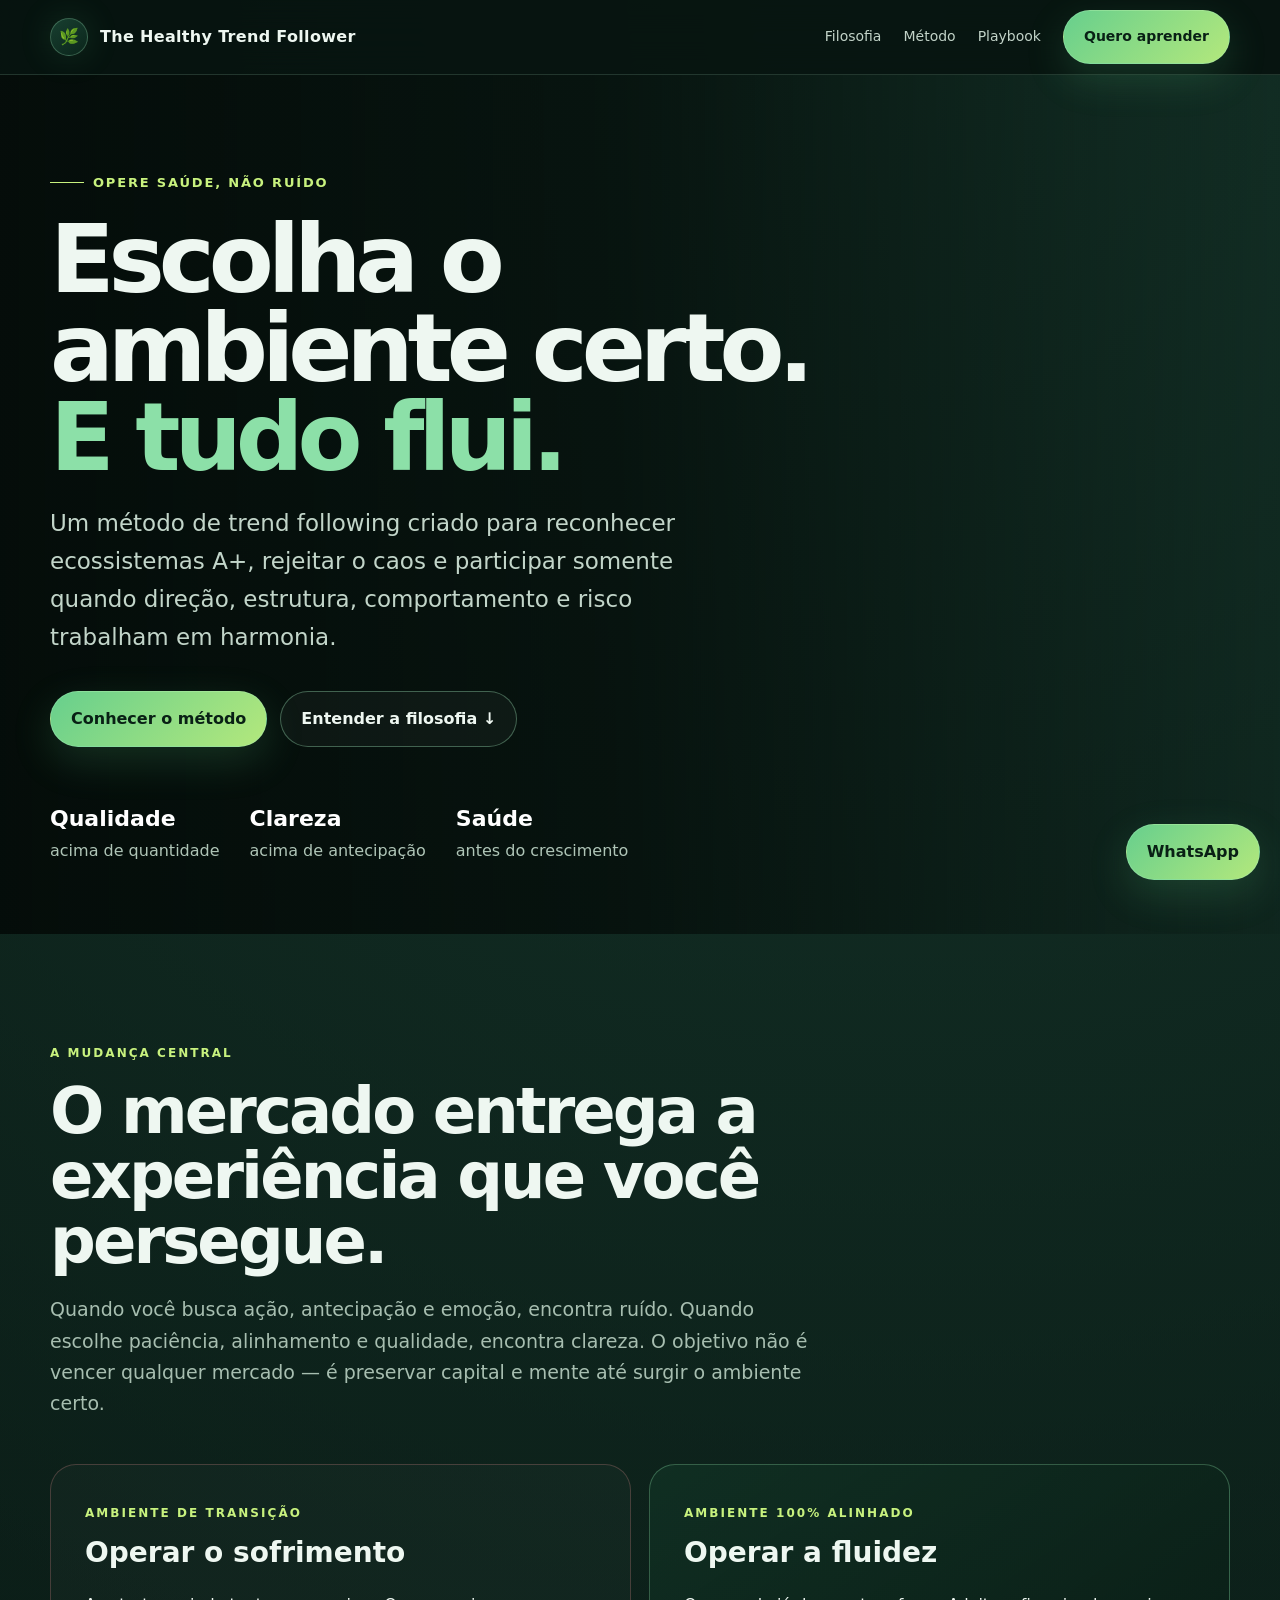
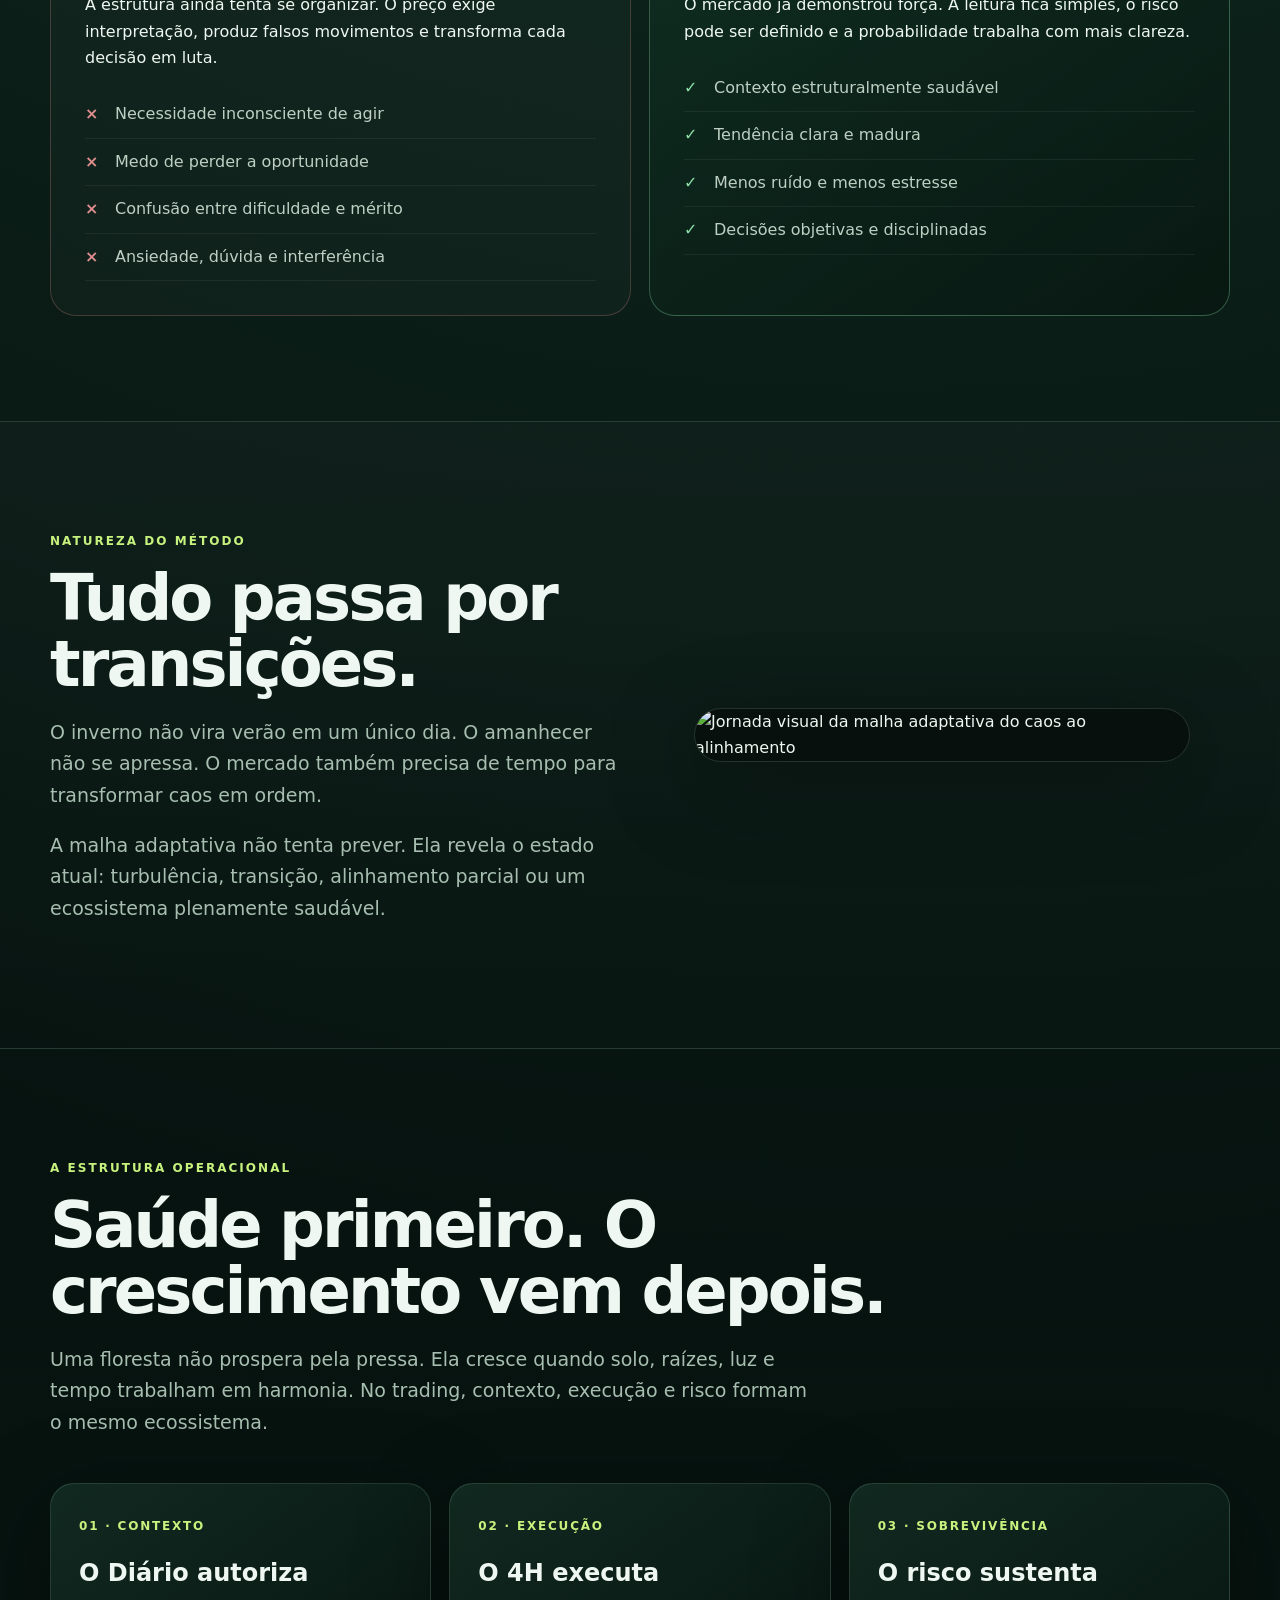
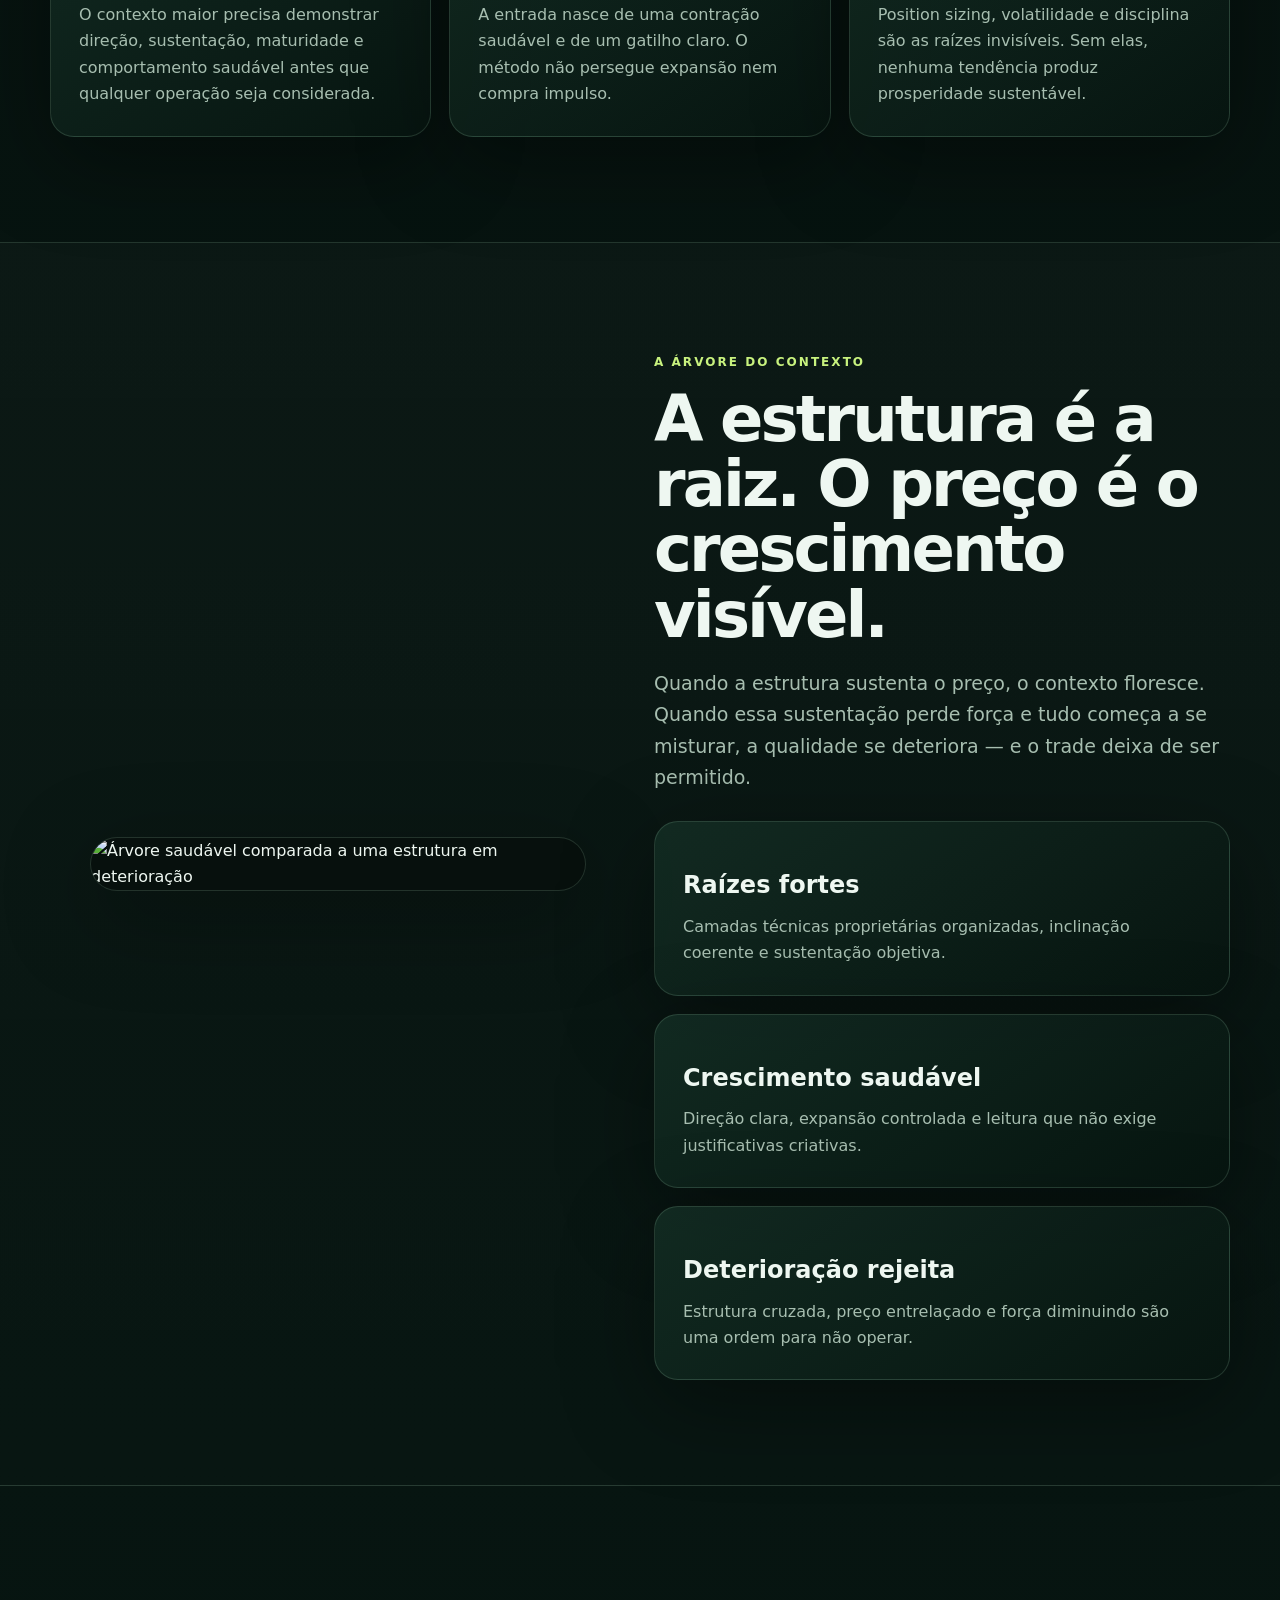
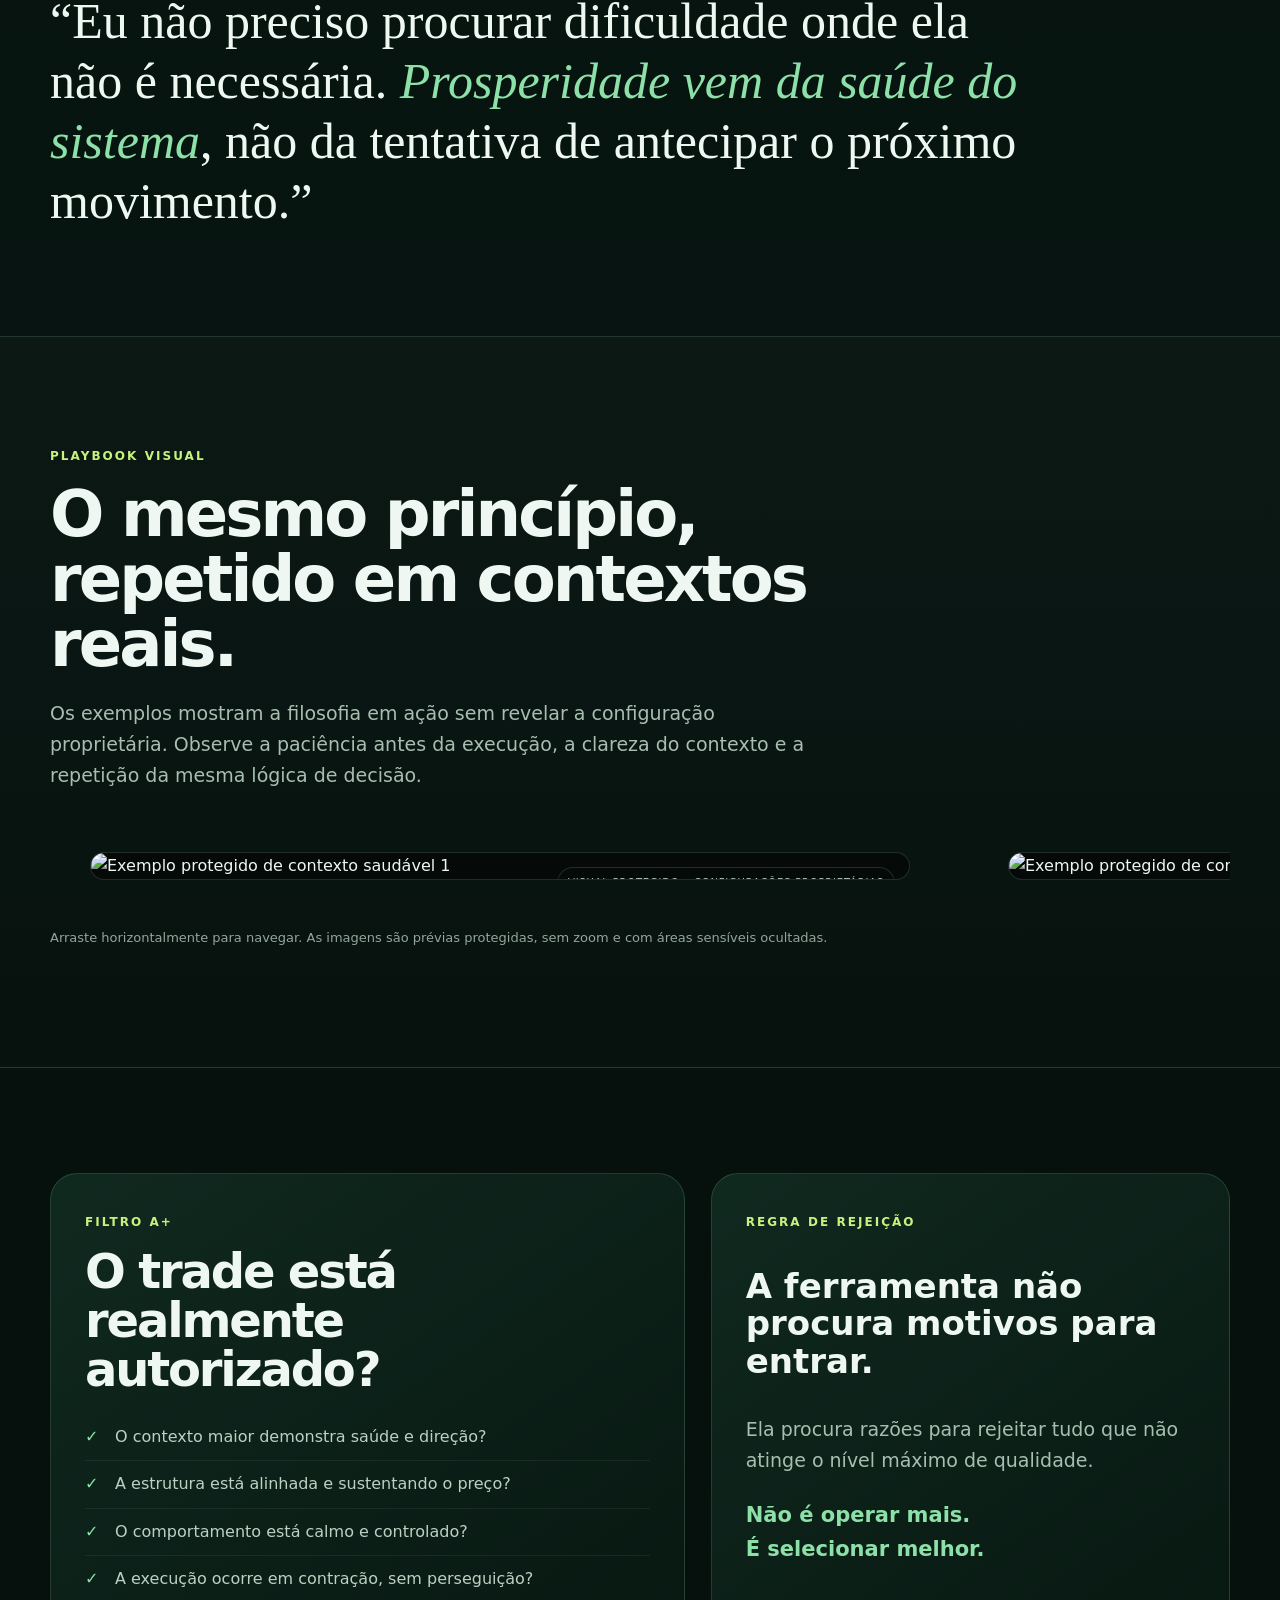
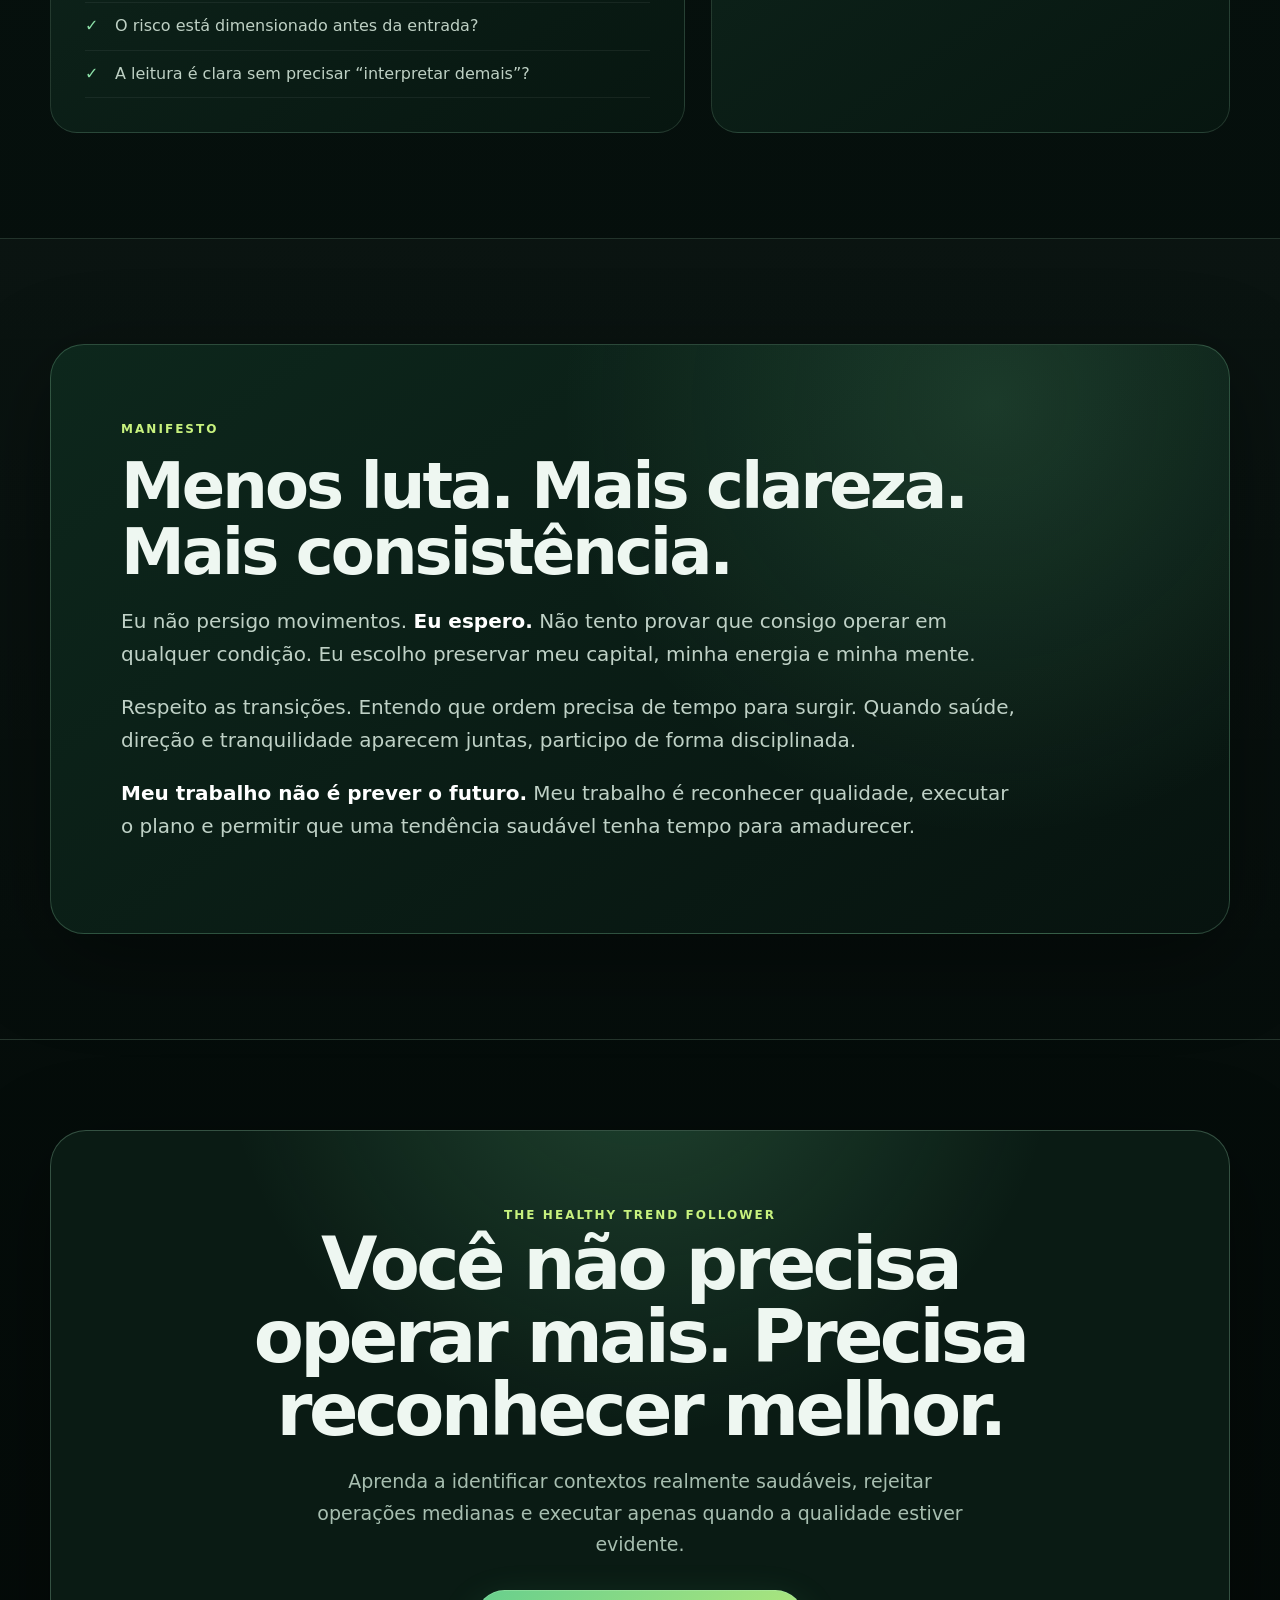
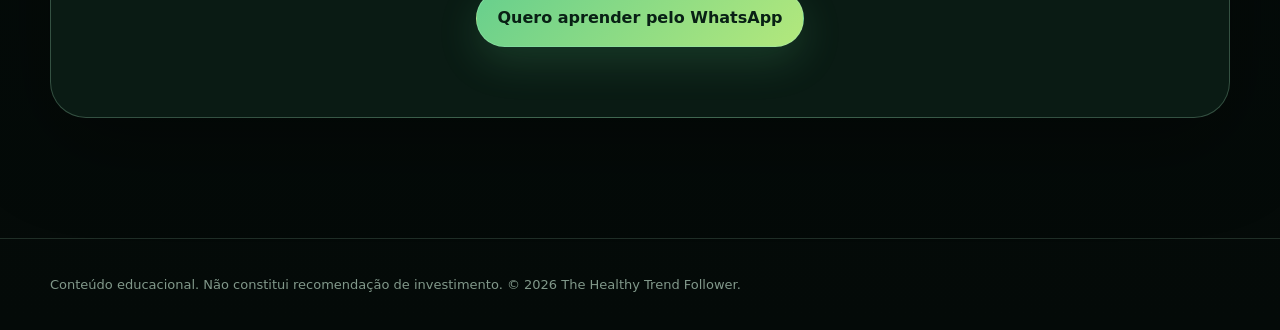
==== index.html @ 9e98adaa "Add files via upload" ====
<!doctype html>
<html lang="pt-BR">
<head>
<meta charset="utf-8"><meta name="viewport" content="width=device-width,initial-scale=1">
<title>The Healthy Trend Follower | Opere saúde, não ruído</title>
<meta name="description" content="Uma filosofia e um método de trend following baseado em contexto saudável, qualidade A+, paciência e gestão de risco.">
<style>
:root{--bg:#06100d;--bg2:#091914;--card:#0d201a;--line:rgba(158,211,178,.18);--text:#eef7f1;--muted:#a7beb0;--green:#8ce0a8;--lime:#c8f27e;--gold:#d7bd79;--danger:#df8d8d;--shadow:0 24px 90px rgba(0,0,0,.38)}
*{box-sizing:border-box}html{scroll-behavior:smooth}body{margin:0;background:radial-gradient(circle at 70% 0,#15352a 0,transparent 34%),linear-gradient(180deg,#06100d,#071511 56%,#040a08);color:var(--text);font:16px/1.65 Inter,ui-sans-serif,system-ui,-apple-system,Segoe UI,sans-serif;overflow-x:hidden}a{color:inherit}.wrap{width:min(1180px,calc(100% - 40px));margin:auto}.nav{position:sticky;top:0;z-index:30;background:rgba(5,14,11,.78);backdrop-filter:blur(18px);border-bottom:1px solid var(--line)}.navin{height:74px;display:flex;align-items:center;justify-content:space-between;gap:22px}.brand{display:flex;align-items:center;gap:12px;text-decoration:none;font-weight:900;letter-spacing:.02em;white-space:nowrap}.mark{width:38px;height:38px;border-radius:50%;display:grid;place-items:center;background:linear-gradient(145deg,#183f30,#0b251b);border:1px solid rgba(166,235,190,.28);box-shadow:0 0 35px rgba(98,220,142,.15)}.links{display:flex;gap:22px;align-items:center;font-size:14px;color:#c2d3c8}.links a{text-decoration:none}.btn{display:inline-flex;align-items:center;justify-content:center;gap:9px;padding:14px 20px;border-radius:999px;border:1px solid rgba(161,236,188,.35);text-decoration:none;font-weight:850;background:linear-gradient(135deg,#67cf8d,#b3e87c);color:#092015;box-shadow:0 14px 40px rgba(93,207,135,.18);transition:.25s}.btn:hover{transform:translateY(-2px);filter:brightness(1.06)}.btn.ghost{background:rgba(255,255,255,.035);color:var(--text);box-shadow:none}.hero{min-height:830px;display:grid;align-items:center;position:relative;padding:90px 0 70px}.hero:after{content:"";position:absolute;inset:0;background:linear-gradient(90deg,rgba(4,12,9,.97) 0%,rgba(4,12,9,.78) 48%,rgba(4,12,9,.1) 100%),url('assets/arvore-raizes.png') 84% 48%/auto 88% no-repeat;z-index:-1}.eyebrow{display:inline-flex;gap:9px;align-items:center;color:var(--lime);font-weight:800;font-size:13px;letter-spacing:.14em;text-transform:uppercase}.eyebrow:before{content:"";width:34px;height:1px;background:currentColor}.hero h1{font-size:clamp(52px,7.4vw,103px);line-height:.94;letter-spacing:-.065em;max-width:900px;margin:22px 0}.hero h1 span{display:block;color:var(--green)}.lead{max-width:700px;color:#c2d5c9;font-size:clamp(18px,2vw,23px)}.actions{display:flex;gap:13px;flex-wrap:wrap;margin-top:34px}.proof{display:flex;gap:30px;flex-wrap:wrap;margin-top:54px;color:#afc5b7}.proof b{display:block;color:#fff;font-size:22px}.section{padding:105px 0}.section.alt{background:linear-gradient(180deg,rgba(255,255,255,.018),rgba(255,255,255,.004));border-top:1px solid var(--line);border-bottom:1px solid var(--line)}.kicker{color:var(--lime);font-size:12px;font-weight:900;letter-spacing:.17em;text-transform:uppercase}.title{font-size:clamp(36px,5vw,66px);line-height:1.02;letter-spacing:-.045em;margin:13px 0 20px;max-width:900px}.sub{font-size:19px;color:var(--muted);max-width:770px}.grid2{display:grid;grid-template-columns:1fr 1fr;gap:28px;align-items:center}.cards{display:grid;grid-template-columns:repeat(3,1fr);gap:18px;margin-top:45px}.card{padding:28px;border:1px solid var(--line);border-radius:24px;background:linear-gradient(145deg,rgba(20,47,37,.8),rgba(7,21,16,.8));box-shadow:var(--shadow)}.card .num{font-size:12px;color:var(--lime);font-weight:900;letter-spacing:.15em}.card h3{font-size:24px;margin:16px 0 8px}.card p{color:var(--muted);margin:0}.visual{border-radius:28px;overflow:hidden;border:1px solid var(--line);background:#07100d;box-shadow:var(--shadow)}.visual img{display:block;width:100%;height:auto;user-select:none;pointer-events:none}.contrast{display:grid;grid-template-columns:1fr 1fr;gap:18px;margin-top:44px}.side{border-radius:26px;padding:34px;border:1px solid var(--line);background:rgba(255,255,255,.025)}.side.bad{border-color:rgba(223,141,141,.26)}.side.good{border-color:rgba(140,224,168,.32);background:linear-gradient(145deg,rgba(20,61,43,.46),rgba(7,22,16,.7))}.side h3{font-size:28px;margin:5px 0 14px}.side ul,.check ul{padding:0;margin:20px 0 0;list-style:none}.side li,.check li{padding:10px 0 10px 30px;position:relative;color:#bed0c4;border-bottom:1px solid rgba(255,255,255,.06)}.side li:before,.check li:before{content:'✓';position:absolute;left:0;color:var(--green);font-weight:900}.bad li:before{content:'×';color:var(--danger)}.quote{font-family:Georgia,serif;font-size:clamp(28px,4vw,50px);line-height:1.2;max-width:980px;color:#eef8f1;margin:0}.quote em{color:var(--green)}.gallery{margin-top:44px;overflow:hidden}.track{display:flex;gap:18px;overflow-x:auto;scroll-snap-type:x mandatory;padding:0 0 18px;scrollbar-width:thin}.trade{min-width:min(820px,88vw);scroll-snap-align:center;border:1px solid var(--line);border-radius:21px;overflow:hidden;background:#050a08;position:relative}.trade img{display:block;width:100%;pointer-events:none;user-select:none;-webkit-user-drag:none}.trade:after{content:'Visual protegido • configurações proprietárias';position:absolute;right:14px;top:14px;background:rgba(4,11,8,.82);border:1px solid var(--line);padding:7px 10px;border-radius:99px;font-size:10px;color:#b8c9be;text-transform:uppercase;letter-spacing:.08em}.gallery-note{color:#91a79a;font-size:13px}.check{display:grid;grid-template-columns:1.1fr .9fr;gap:26px;align-items:stretch}.checkpanel{padding:34px;border-radius:27px;border:1px solid var(--line);background:linear-gradient(145deg,#10291f,#071610)}.manifesto{padding:70px;border-radius:34px;background:radial-gradient(circle at 80% 10%,rgba(122,226,159,.15),transparent 40%),linear-gradient(145deg,#0d271c,#07130f);border:1px solid rgba(156,228,182,.23);box-shadow:var(--shadow)}.manifesto p{font-size:20px;color:#bfd1c6;max-width:900px}.manifesto strong{color:#fff}.cta{padding:90px 0 120px;text-align:center}.cta-box{padding:70px 30px;border-radius:36px;border:1px solid rgba(175,236,197,.26);background:radial-gradient(circle at 50% -20%,rgba(113,220,151,.22),transparent 46%),#0a1b14;box-shadow:var(--shadow)}.cta-box h2{font-size:clamp(40px,6vw,73px);line-height:1;letter-spacing:-.05em;margin:0 auto 20px;max-width:850px}.cta-box p{color:var(--muted);max-width:680px;margin:0 auto 30px;font-size:19px}.footer{border-top:1px solid var(--line);padding:35px 0;color:#81988a;font-size:13px}.floating{position:fixed;right:20px;bottom:20px;z-index:40}.mobile-only{display:none}
@media(max-width:900px){.links a:not(.btn){display:none}.hero{min-height:760px}.hero:after{background:linear-gradient(180deg,rgba(4,12,9,.78),rgba(4,12,9,.98)),url('assets/arvore-raizes.png') 50% 35%/auto 72% no-repeat}.cards{grid-template-columns:1fr}.grid2,.contrast,.check{grid-template-columns:1fr}.manifesto{padding:36px 25px}.section{padding:76px 0}.proof{gap:18px}.floating{display:none}.mobile-only{display:inline-flex}.brand span:last-child{font-size:14px}}
@media(max-width:560px){.wrap{width:min(100% - 26px,1180px)}.navin{height:66px}.links .btn{display:none}.hero h1{font-size:50px}.hero{padding-top:65px}.actions .btn{width:100%}.title{font-size:39px}.side,.card,.checkpanel{padding:24px}.trade{min-width:94vw}.cta-box{padding:55px 18px}}
</style>
</head>
<body>
<nav class="nav"><div class="wrap navin"><a class="brand" href="#top"><span class="mark">🌿</span><span>The Healthy Trend Follower</span></a><div class="links"><a href="#filosofia">Filosofia</a><a href="#metodo">Método</a><a href="#playbook">Playbook</a><a class="btn js-whatsapp" href="#contato">Quero aprender</a></div></div></nav>
<header class="hero" id="top"><div class="wrap"><div class="eyebrow">Opere saúde, não ruído</div><h1>Escolha o ambiente certo.<span>E tudo flui.</span></h1><p class="lead">Um método de trend following criado para reconhecer ecossistemas A+, rejeitar o caos e participar somente quando direção, estrutura, comportamento e risco trabalham em harmonia.</p><div class="actions"><a class="btn js-whatsapp" href="#contato">Conhecer o método</a><a class="btn ghost" href="#filosofia">Entender a filosofia ↓</a></div><div class="proof"><div><b>Qualidade</b>acima de quantidade</div><div><b>Clareza</b>acima de antecipação</div><div><b>Saúde</b>antes do crescimento</div></div></div></header>
<main>
<section class="section" id="filosofia"><div class="wrap"><span class="kicker">A mudança central</span><h2 class="title">O mercado entrega a experiência que você persegue.</h2><p class="sub">Quando você busca ação, antecipação e emoção, encontra ruído. Quando escolhe paciência, alinhamento e qualidade, encontra clareza. O objetivo não é vencer qualquer mercado — é preservar capital e mente até surgir o ambiente certo.</p><div class="contrast"><article class="side bad"><span class="kicker">Ambiente de transição</span><h3>Operar o sofrimento</h3><p>A estrutura ainda tenta se organizar. O preço exige interpretação, produz falsos movimentos e transforma cada decisão em luta.</p><ul><li>Necessidade inconsciente de agir</li><li>Medo de perder a oportunidade</li><li>Confusão entre dificuldade e mérito</li><li>Ansiedade, dúvida e interferência</li></ul></article><article class="side good"><span class="kicker">Ambiente 100% alinhado</span><h3>Operar a fluidez</h3><p>O mercado já demonstrou força. A leitura fica simples, o risco pode ser definido e a probabilidade trabalha com mais clareza.</p><ul><li>Contexto estruturalmente saudável</li><li>Tendência clara e madura</li><li>Menos ruído e menos estresse</li><li>Decisões objetivas e disciplinadas</li></ul></article></div></div></section>
<section class="section alt"><div class="wrap grid2"><div><span class="kicker">Natureza do método</span><h2 class="title">Tudo passa por transições.</h2><p class="sub">O inverno não vira verão em um único dia. O amanhecer não se apressa. O mercado também precisa de tempo para transformar caos em ordem.</p><p class="sub">A malha adaptativa não tenta prever. Ela revela o estado atual: turbulência, transição, alinhamento parcial ou um ecossistema plenamente saudável.</p></div><figure class="visual"><img src="assets/malha-adaptativa.png" alt="Jornada visual da malha adaptativa do caos ao alinhamento"></figure></div></section>
<section class="section" id="metodo"><div class="wrap"><span class="kicker">A estrutura operacional</span><h2 class="title">Saúde primeiro. O crescimento vem depois.</h2><p class="sub">Uma floresta não prospera pela pressa. Ela cresce quando solo, raízes, luz e tempo trabalham em harmonia. No trading, contexto, execução e risco formam o mesmo ecossistema.</p><div class="cards"><article class="card"><span class="num">01 · CONTEXTO</span><h3>O Diário autoriza</h3><p>O contexto maior precisa demonstrar direção, sustentação, maturidade e comportamento saudável antes que qualquer operação seja considerada.</p></article><article class="card"><span class="num">02 · EXECUÇÃO</span><h3>O 4H executa</h3><p>A entrada nasce de uma contração saudável e de um gatilho claro. O método não persegue expansão nem compra impulso.</p></article><article class="card"><span class="num">03 · SOBREVIVÊNCIA</span><h3>O risco sustenta</h3><p>Position sizing, volatilidade e disciplina são as raízes invisíveis. Sem elas, nenhuma tendência produz prosperidade sustentável.</p></article></div></div></section>
<section class="section alt"><div class="wrap grid2"><figure class="visual"><img src="assets/arvore-contexto.png" alt="Árvore saudável comparada a uma estrutura em deterioração"></figure><div><span class="kicker">A árvore do contexto</span><h2 class="title">A estrutura é a raiz. O preço é o crescimento visível.</h2><p class="sub">Quando a estrutura sustenta o preço, o contexto floresce. Quando essa sustentação perde força e tudo começa a se misturar, a qualidade se deteriora — e o trade deixa de ser permitido.</p><div class="cards" style="grid-template-columns:1fr;margin-top:28px"><article class="card"><h3>Raízes fortes</h3><p>Camadas técnicas proprietárias organizadas, inclinação coerente e sustentação objetiva.</p></article><article class="card"><h3>Crescimento saudável</h3><p>Direção clara, expansão controlada e leitura que não exige justificativas criativas.</p></article><article class="card"><h3>Deterioração rejeita</h3><p>Estrutura cruzada, preço entrelaçado e força diminuindo são uma ordem para não operar.</p></article></div></div></div></section>
<section class="section"><div class="wrap"><p class="quote">“Eu não preciso procurar dificuldade onde ela não é necessária. <em>Prosperidade vem da saúde do sistema</em>, não da tentativa de antecipar o próximo movimento.”</p></div></section>
<section class="section alt" id="playbook"><div class="wrap"><span class="kicker">Playbook visual</span><h2 class="title">O mesmo princípio, repetido em contextos reais.</h2><p class="sub">Os exemplos mostram a filosofia em ação sem revelar a configuração proprietária. Observe a paciência antes da execução, a clareza do contexto e a repetição da mesma lógica de decisão.</p><div class="gallery"><div class="track"><figure class="trade"><img src="assets/trades/trade-01.webp" alt="Exemplo protegido de contexto saudável 1" loading="lazy"></figure><figure class="trade"><img src="assets/trades/trade-02.webp" alt="Exemplo protegido de contexto saudável 2" loading="lazy"></figure><figure class="trade"><img src="assets/trades/trade-03.webp" alt="Exemplo protegido de contexto saudável 3" loading="lazy"></figure><figure class="trade"><img src="assets/trades/trade-04.webp" alt="Exemplo protegido de contexto saudável 4" loading="lazy"></figure><figure class="trade"><img src="assets/trades/trade-05.webp" alt="Exemplo protegido de contexto saudável 5" loading="lazy"></figure><figure class="trade"><img src="assets/trades/trade-06.webp" alt="Exemplo protegido de contexto saudável 6" loading="lazy"></figure><figure class="trade"><img src="assets/trades/trade-07.webp" alt="Exemplo protegido de contexto saudável 7" loading="lazy"></figure><figure class="trade"><img src="assets/trades/trade-08.webp" alt="Exemplo protegido de contexto saudável 8" loading="lazy"></figure><figure class="trade"><img src="assets/trades/trade-09.webp" alt="Exemplo protegido de contexto saudável 9" loading="lazy"></figure><figure class="trade"><img src="assets/trades/trade-10.webp" alt="Exemplo protegido de contexto saudável 10" loading="lazy"></figure><figure class="trade"><img src="assets/trades/trade-11.webp" alt="Exemplo protegido de contexto saudável 11" loading="lazy"></figure><figure class="trade"><img src="assets/trades/trade-12.webp" alt="Exemplo protegido de contexto saudável 12" loading="lazy"></figure></div><p class="gallery-note">Arraste horizontalmente para navegar. As imagens são prévias protegidas, sem zoom e com áreas sensíveis ocultadas.</p></div></div></section>
<section class="section"><div class="wrap check"><div class="checkpanel"><span class="kicker">Filtro A+</span><h2 class="title" style="font-size:48px">O trade está realmente autorizado?</h2><ul><li>O contexto maior demonstra saúde e direção?</li><li>A estrutura está alinhada e sustentando o preço?</li><li>O comportamento está calmo e controlado?</li><li>A execução ocorre em contração, sem perseguição?</li><li>O risco está dimensionado antes da entrada?</li><li>A leitura é clara sem precisar “interpretar demais”?</li></ul></div><div class="checkpanel"><span class="kicker">Regra de rejeição</span><h3 style="font-size:34px;line-height:1.1">A ferramenta não procura motivos para entrar.</h3><p class="sub">Ela procura razões para rejeitar tudo que não atinge o nível máximo de qualidade.</p><p style="color:var(--green);font-weight:900;font-size:21px">Não é operar mais.<br>É selecionar melhor.</p></div></div></section>
<section class="section alt"><div class="wrap"><div class="manifesto"><span class="kicker">Manifesto</span><h2 class="title">Menos luta. Mais clareza. Mais consistência.</h2><p>Eu não persigo movimentos. <strong>Eu espero.</strong> Não tento provar que consigo operar em qualquer condição. Eu escolho preservar meu capital, minha energia e minha mente.</p><p>Respeito as transições. Entendo que ordem precisa de tempo para surgir. Quando saúde, direção e tranquilidade aparecem juntas, participo de forma disciplinada.</p><p><strong>Meu trabalho não é prever o futuro.</strong> Meu trabalho é reconhecer qualidade, executar o plano e permitir que uma tendência saudável tenha tempo para amadurecer.</p></div></div></section>
<section class="cta" id="contato"><div class="wrap"><div class="cta-box"><span class="kicker">The Healthy Trend Follower</span><h2>Você não precisa operar mais. Precisa reconhecer melhor.</h2><p>Aprenda a identificar contextos realmente saudáveis, rejeitar operações medianas e executar apenas quando a qualidade estiver evidente.</p><a class="btn js-whatsapp" href="#">Quero aprender pelo WhatsApp</a></div></div></section>
</main>
<a class="btn floating js-whatsapp" href="#" aria-label="Falar pelo WhatsApp">WhatsApp</a>
<footer class="footer"><div class="wrap">Conteúdo educacional. Não constitui recomendação de investimento. © 2026 The Healthy Trend Follower.</div></footer>
<script>
const HEALTHY_TREND_WHATSAPP='';
const MESSAGE='Olá, Daniel! Conheci o The Healthy Trend Follower e quero saber mais sobre o método.';
document.querySelectorAll('.js-whatsapp').forEach(a=>a.addEventListener('click',e=>{e.preventDefault();const n=HEALTHY_TREND_WHATSAPP.replace(/\D/g,'');const url=n?`https://wa.me/${n}?text=${encodeURIComponent(MESSAGE)}`:`https://api.whatsapp.com/send?text=${encodeURIComponent(MESSAGE)}`;window.open(url,'_blank','noopener');}));
</script>
</body></html>
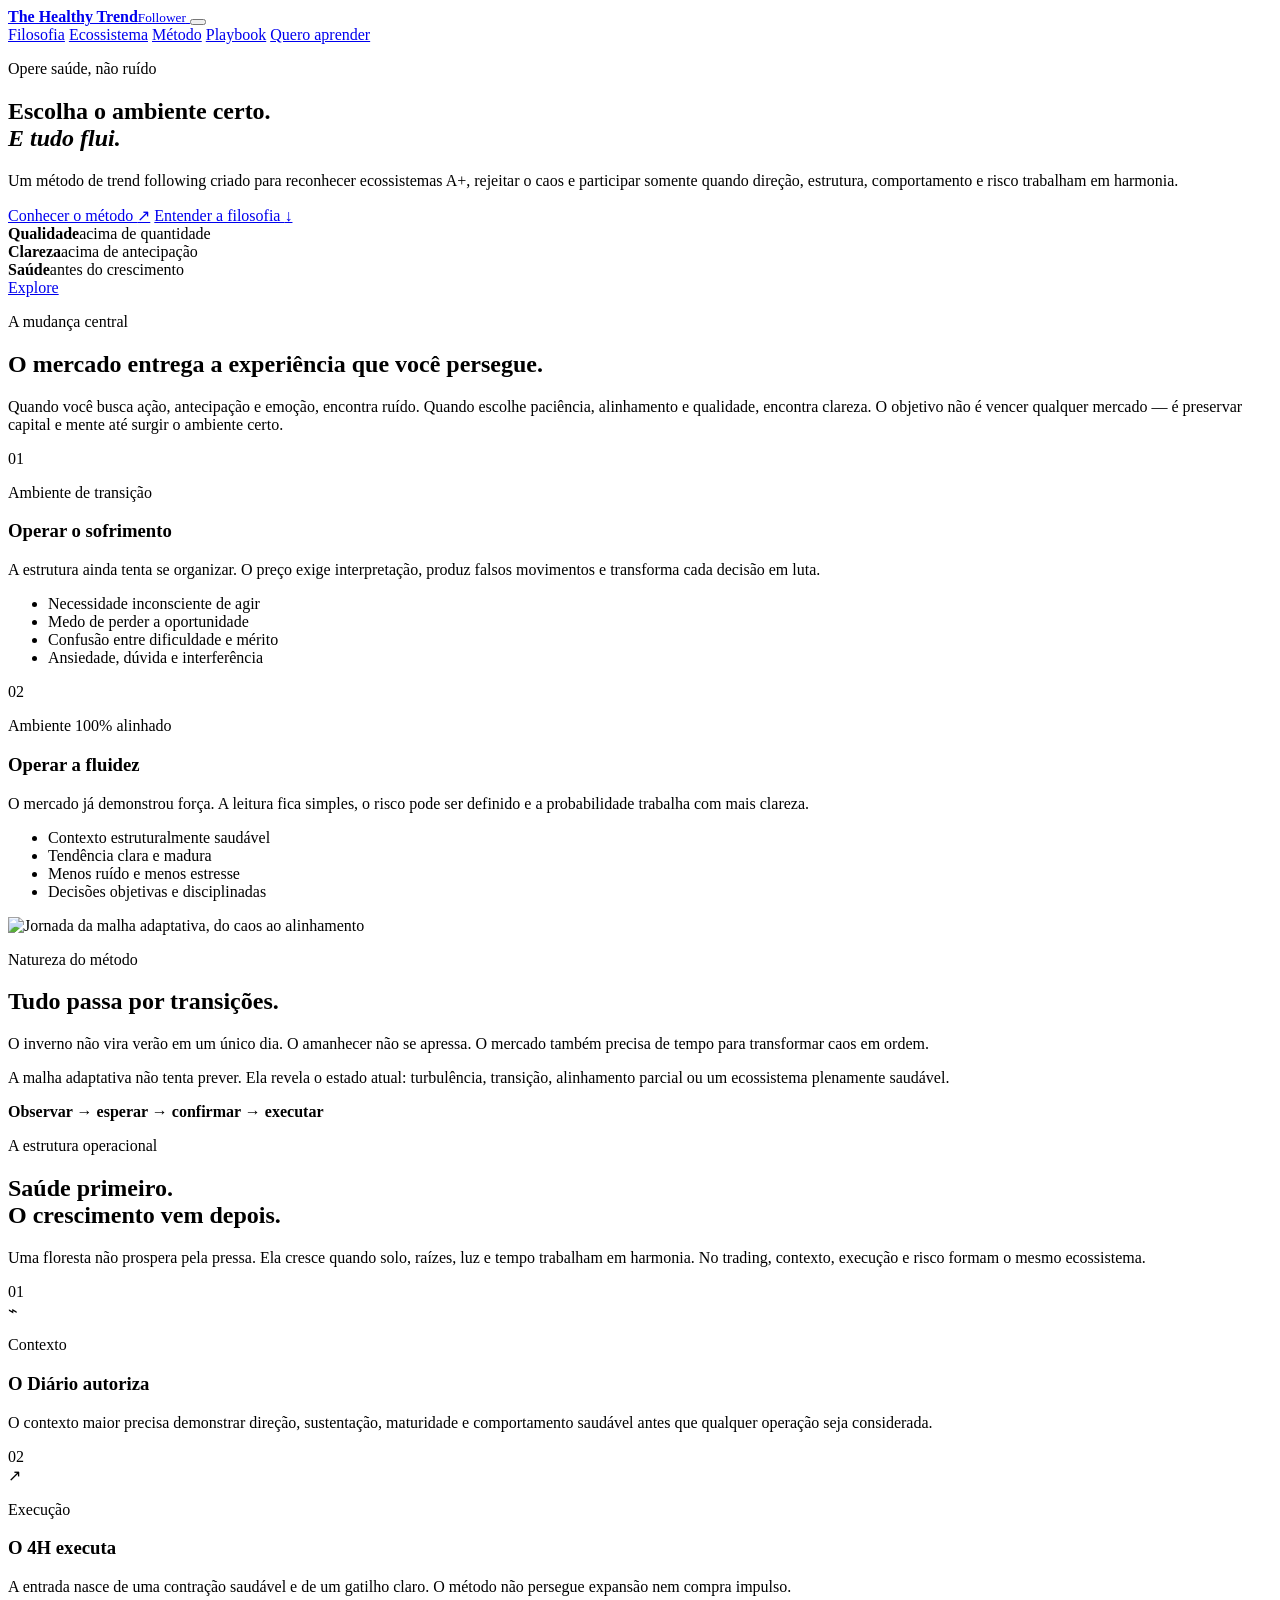
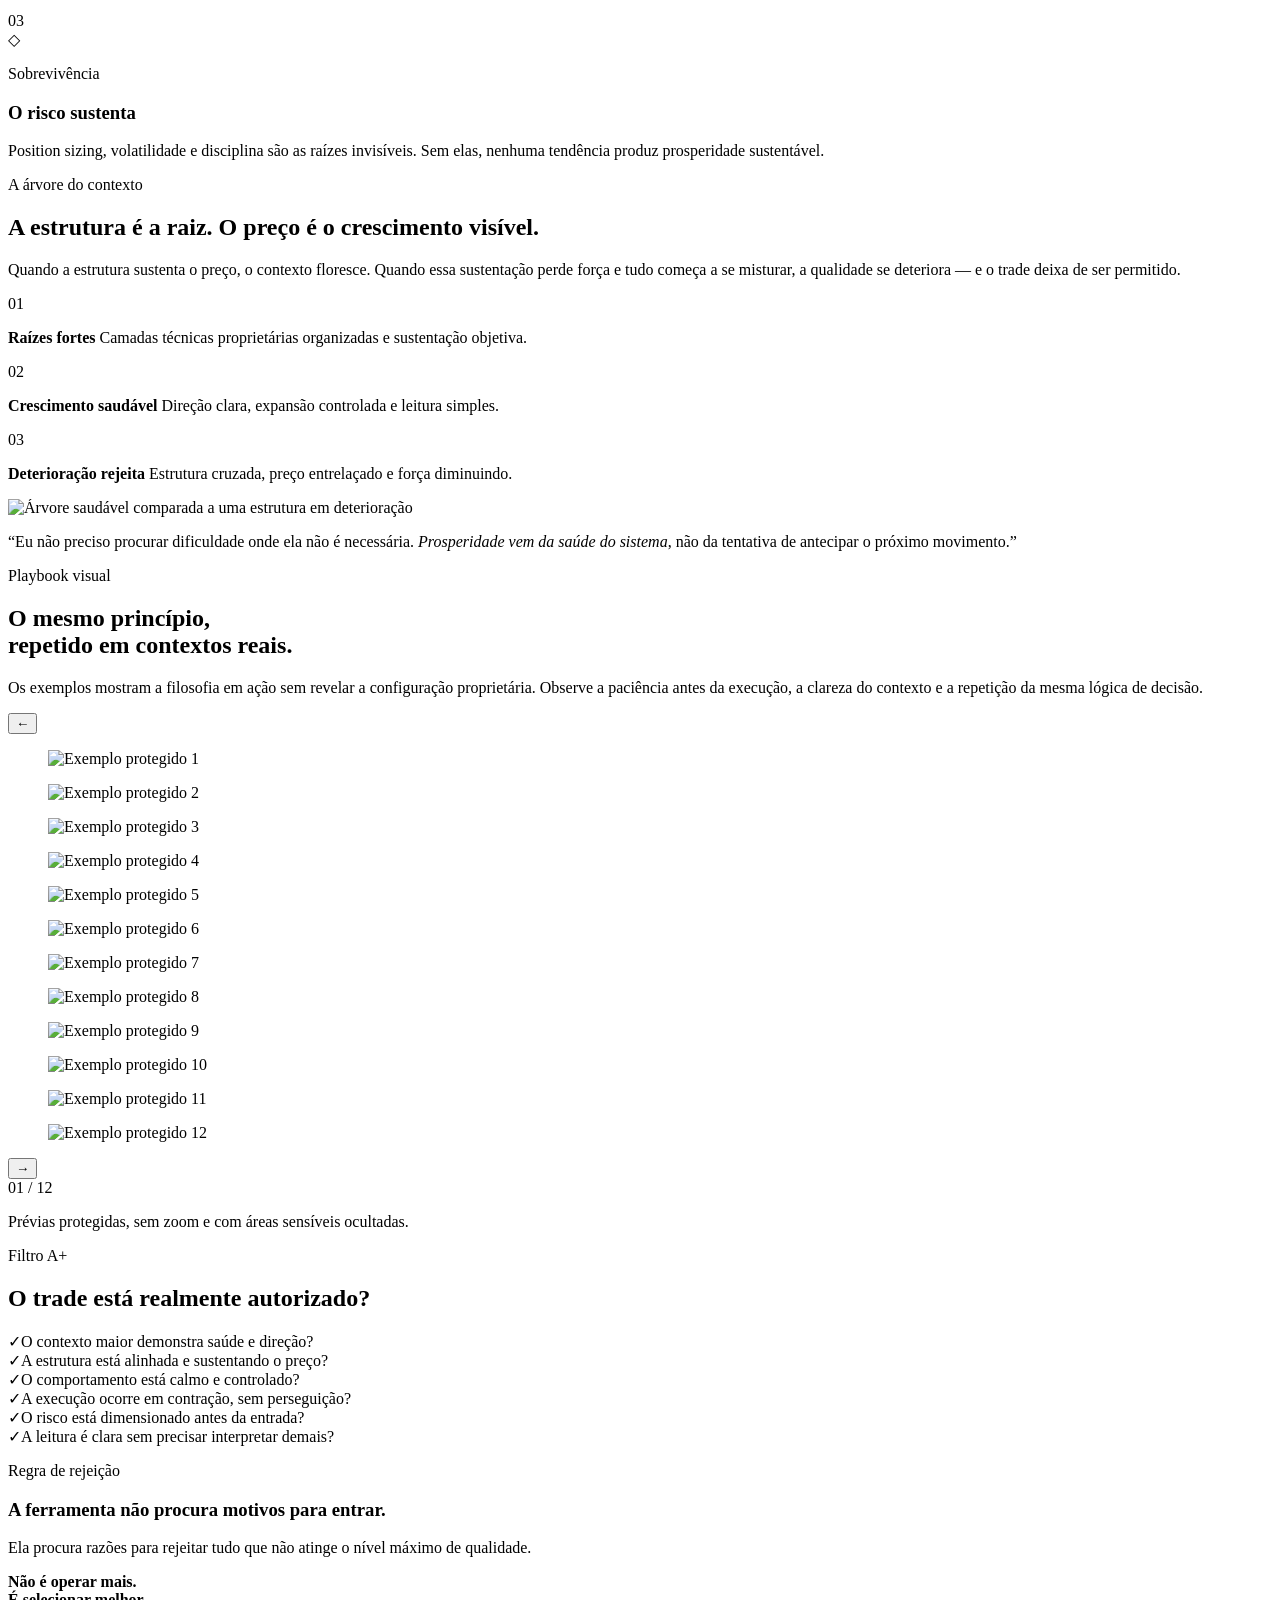
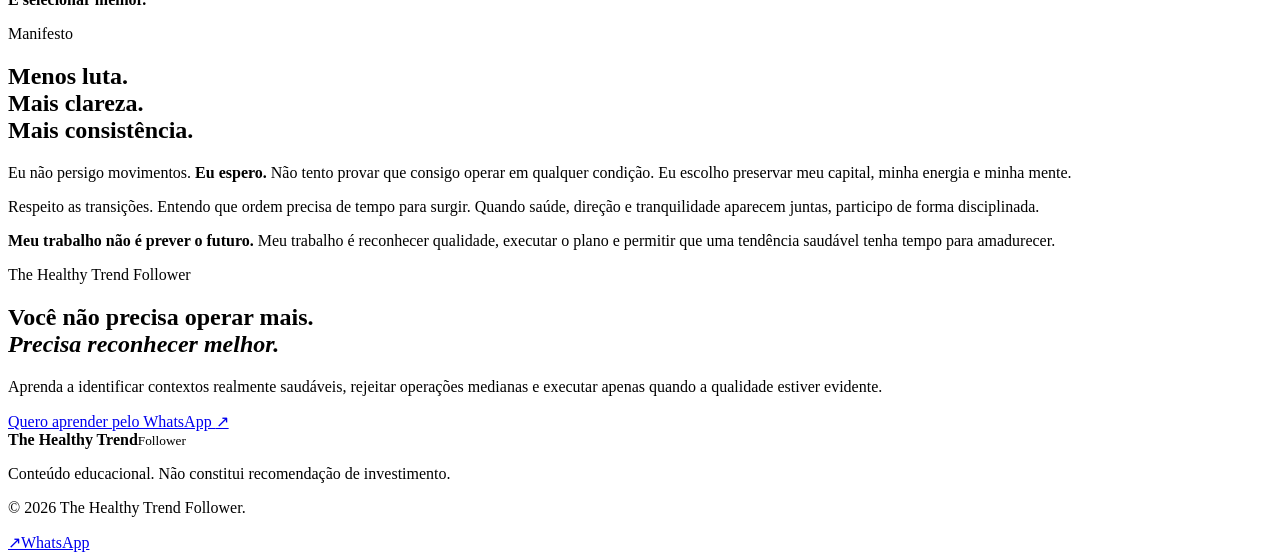
==== commit 81a85cf7: "Add files via upload" ====
--- a/index.html
+++ b/index.html
@@ -1,35 +1,162 @@
 <!doctype html>
 <html lang="pt-BR">
 <head>
-<meta charset="utf-8"><meta name="viewport" content="width=device-width,initial-scale=1">
-<title>The Healthy Trend Follower | Opere saúde, não ruído</title>
-<meta name="description" content="Uma filosofia e um método de trend following baseado em contexto saudável, qualidade A+, paciência e gestão de risco.">
-<style>
-:root{--bg:#06100d;--bg2:#091914;--card:#0d201a;--line:rgba(158,211,178,.18);--text:#eef7f1;--muted:#a7beb0;--green:#8ce0a8;--lime:#c8f27e;--gold:#d7bd79;--danger:#df8d8d;--shadow:0 24px 90px rgba(0,0,0,.38)}
-*{box-sizing:border-box}html{scroll-behavior:smooth}body{margin:0;background:radial-gradient(circle at 70% 0,#15352a 0,transparent 34%),linear-gradient(180deg,#06100d,#071511 56%,#040a08);color:var(--text);font:16px/1.65 Inter,ui-sans-serif,system-ui,-apple-system,Segoe UI,sans-serif;overflow-x:hidden}a{color:inherit}.wrap{width:min(1180px,calc(100% - 40px));margin:auto}.nav{position:sticky;top:0;z-index:30;background:rgba(5,14,11,.78);backdrop-filter:blur(18px);border-bottom:1px solid var(--line)}.navin{height:74px;display:flex;align-items:center;justify-content:space-between;gap:22px}.brand{display:flex;align-items:center;gap:12px;text-decoration:none;font-weight:900;letter-spacing:.02em;white-space:nowrap}.mark{width:38px;height:38px;border-radius:50%;display:grid;place-items:center;background:linear-gradient(145deg,#183f30,#0b251b);border:1px solid rgba(166,235,190,.28);box-shadow:0 0 35px rgba(98,220,142,.15)}.links{display:flex;gap:22px;align-items:center;font-size:14px;color:#c2d3c8}.links a{text-decoration:none}.btn{display:inline-flex;align-items:center;justify-content:center;gap:9px;padding:14px 20px;border-radius:999px;border:1px solid rgba(161,236,188,.35);text-decoration:none;font-weight:850;background:linear-gradient(135deg,#67cf8d,#b3e87c);color:#092015;box-shadow:0 14px 40px rgba(93,207,135,.18);transition:.25s}.btn:hover{transform:translateY(-2px);filter:brightness(1.06)}.btn.ghost{background:rgba(255,255,255,.035);color:var(--text);box-shadow:none}.hero{min-height:830px;display:grid;align-items:center;position:relative;padding:90px 0 70px}.hero:after{content:"";position:absolute;inset:0;background:linear-gradient(90deg,rgba(4,12,9,.97) 0%,rgba(4,12,9,.78) 48%,rgba(4,12,9,.1) 100%),url('assets/arvore-raizes.png') 84% 48%/auto 88% no-repeat;z-index:-1}.eyebrow{display:inline-flex;gap:9px;align-items:center;color:var(--lime);font-weight:800;font-size:13px;letter-spacing:.14em;text-transform:uppercase}.eyebrow:before{content:"";width:34px;height:1px;background:currentColor}.hero h1{font-size:clamp(52px,7.4vw,103px);line-height:.94;letter-spacing:-.065em;max-width:900px;margin:22px 0}.hero h1 span{display:block;color:var(--green)}.lead{max-width:700px;color:#c2d5c9;font-size:clamp(18px,2vw,23px)}.actions{display:flex;gap:13px;flex-wrap:wrap;margin-top:34px}.proof{display:flex;gap:30px;flex-wrap:wrap;margin-top:54px;color:#afc5b7}.proof b{display:block;color:#fff;font-size:22px}.section{padding:105px 0}.section.alt{background:linear-gradient(180deg,rgba(255,255,255,.018),rgba(255,255,255,.004));border-top:1px solid var(--line);border-bottom:1px solid var(--line)}.kicker{color:var(--lime);font-size:12px;font-weight:900;letter-spacing:.17em;text-transform:uppercase}.title{font-size:clamp(36px,5vw,66px);line-height:1.02;letter-spacing:-.045em;margin:13px 0 20px;max-width:900px}.sub{font-size:19px;color:var(--muted);max-width:770px}.grid2{display:grid;grid-template-columns:1fr 1fr;gap:28px;align-items:center}.cards{display:grid;grid-template-columns:repeat(3,1fr);gap:18px;margin-top:45px}.card{padding:28px;border:1px solid var(--line);border-radius:24px;background:linear-gradient(145deg,rgba(20,47,37,.8),rgba(7,21,16,.8));box-shadow:var(--shadow)}.card .num{font-size:12px;color:var(--lime);font-weight:900;letter-spacing:.15em}.card h3{font-size:24px;margin:16px 0 8px}.card p{color:var(--muted);margin:0}.visual{border-radius:28px;overflow:hidden;border:1px solid var(--line);background:#07100d;box-shadow:var(--shadow)}.visual img{display:block;width:100%;height:auto;user-select:none;pointer-events:none}.contrast{display:grid;grid-template-columns:1fr 1fr;gap:18px;margin-top:44px}.side{border-radius:26px;padding:34px;border:1px solid var(--line);background:rgba(255,255,255,.025)}.side.bad{border-color:rgba(223,141,141,.26)}.side.good{border-color:rgba(140,224,168,.32);background:linear-gradient(145deg,rgba(20,61,43,.46),rgba(7,22,16,.7))}.side h3{font-size:28px;margin:5px 0 14px}.side ul,.check ul{padding:0;margin:20px 0 0;list-style:none}.side li,.check li{padding:10px 0 10px 30px;position:relative;color:#bed0c4;border-bottom:1px solid rgba(255,255,255,.06)}.side li:before,.check li:before{content:'✓';position:absolute;left:0;color:var(--green);font-weight:900}.bad li:before{content:'×';color:var(--danger)}.quote{font-family:Georgia,serif;font-size:clamp(28px,4vw,50px);line-height:1.2;max-width:980px;color:#eef8f1;margin:0}.quote em{color:var(--green)}.gallery{margin-top:44px;overflow:hidden}.track{display:flex;gap:18px;overflow-x:auto;scroll-snap-type:x mandatory;padding:0 0 18px;scrollbar-width:thin}.trade{min-width:min(820px,88vw);scroll-snap-align:center;border:1px solid var(--line);border-radius:21px;overflow:hidden;background:#050a08;position:relative}.trade img{display:block;width:100%;pointer-events:none;user-select:none;-webkit-user-drag:none}.trade:after{content:'Visual protegido • configurações proprietárias';position:absolute;right:14px;top:14px;background:rgba(4,11,8,.82);border:1px solid var(--line);padding:7px 10px;border-radius:99px;font-size:10px;color:#b8c9be;text-transform:uppercase;letter-spacing:.08em}.gallery-note{color:#91a79a;font-size:13px}.check{display:grid;grid-template-columns:1.1fr .9fr;gap:26px;align-items:stretch}.checkpanel{padding:34px;border-radius:27px;border:1px solid var(--line);background:linear-gradient(145deg,#10291f,#071610)}.manifesto{padding:70px;border-radius:34px;background:radial-gradient(circle at 80% 10%,rgba(122,226,159,.15),transparent 40%),linear-gradient(145deg,#0d271c,#07130f);border:1px solid rgba(156,228,182,.23);box-shadow:var(--shadow)}.manifesto p{font-size:20px;color:#bfd1c6;max-width:900px}.manifesto strong{color:#fff}.cta{padding:90px 0 120px;text-align:center}.cta-box{padding:70px 30px;border-radius:36px;border:1px solid rgba(175,236,197,.26);background:radial-gradient(circle at 50% -20%,rgba(113,220,151,.22),transparent 46%),#0a1b14;box-shadow:var(--shadow)}.cta-box h2{font-size:clamp(40px,6vw,73px);line-height:1;letter-spacing:-.05em;margin:0 auto 20px;max-width:850px}.cta-box p{color:var(--muted);max-width:680px;margin:0 auto 30px;font-size:19px}.footer{border-top:1px solid var(--line);padding:35px 0;color:#81988a;font-size:13px}.floating{position:fixed;right:20px;bottom:20px;z-index:40}.mobile-only{display:none}
-@media(max-width:900px){.links a:not(.btn){display:none}.hero{min-height:760px}.hero:after{background:linear-gradient(180deg,rgba(4,12,9,.78),rgba(4,12,9,.98)),url('assets/arvore-raizes.png') 50% 35%/auto 72% no-repeat}.cards{grid-template-columns:1fr}.grid2,.contrast,.check{grid-template-columns:1fr}.manifesto{padding:36px 25px}.section{padding:76px 0}.proof{gap:18px}.floating{display:none}.mobile-only{display:inline-flex}.brand span:last-child{font-size:14px}}
-@media(max-width:560px){.wrap{width:min(100% - 26px,1180px)}.navin{height:66px}.links .btn{display:none}.hero h1{font-size:50px}.hero{padding-top:65px}.actions .btn{width:100%}.title{font-size:39px}.side,.card,.checkpanel{padding:24px}.trade{min-width:94vw}.cta-box{padding:55px 18px}}
-</style>
+  <meta charset="utf-8">
+  <meta name="viewport" content="width=device-width, initial-scale=1, viewport-fit=cover">
+  <meta name="theme-color" content="#06110d">
+  <meta name="robots" content="index, follow">
+  <title>The Healthy Trend Follower | Opere saúde, não ruído</title>
+  <meta name="description" content="Uma filosofia premium de trend following baseada em contexto saudável, qualidade A+, paciência, clareza e gestão de risco.">
+  <meta property="og:type" content="website">
+  <meta property="og:title" content="The Healthy Trend Follower">
+  <meta property="og:description" content="Escolha o ambiente certo. E tudo flui.">
+  <meta property="og:image" content="assets/images/manifesto-visual.png">
+  <link rel="preload" as="image" href="assets/images/arvore-raizes.png">
+  <link rel="stylesheet" href="css/styles.css">
 </head>
 <body>
-<nav class="nav"><div class="wrap navin"><a class="brand" href="#top"><span class="mark">🌿</span><span>The Healthy Trend Follower</span></a><div class="links"><a href="#filosofia">Filosofia</a><a href="#metodo">Método</a><a href="#playbook">Playbook</a><a class="btn js-whatsapp" href="#contato">Quero aprender</a></div></div></nav>
-<header class="hero" id="top"><div class="wrap"><div class="eyebrow">Opere saúde, não ruído</div><h1>Escolha o ambiente certo.<span>E tudo flui.</span></h1><p class="lead">Um método de trend following criado para reconhecer ecossistemas A+, rejeitar o caos e participar somente quando direção, estrutura, comportamento e risco trabalham em harmonia.</p><div class="actions"><a class="btn js-whatsapp" href="#contato">Conhecer o método</a><a class="btn ghost" href="#filosofia">Entender a filosofia ↓</a></div><div class="proof"><div><b>Qualidade</b>acima de quantidade</div><div><b>Clareza</b>acima de antecipação</div><div><b>Saúde</b>antes do crescimento</div></div></div></header>
-<main>
-<section class="section" id="filosofia"><div class="wrap"><span class="kicker">A mudança central</span><h2 class="title">O mercado entrega a experiência que você persegue.</h2><p class="sub">Quando você busca ação, antecipação e emoção, encontra ruído. Quando escolhe paciência, alinhamento e qualidade, encontra clareza. O objetivo não é vencer qualquer mercado — é preservar capital e mente até surgir o ambiente certo.</p><div class="contrast"><article class="side bad"><span class="kicker">Ambiente de transição</span><h3>Operar o sofrimento</h3><p>A estrutura ainda tenta se organizar. O preço exige interpretação, produz falsos movimentos e transforma cada decisão em luta.</p><ul><li>Necessidade inconsciente de agir</li><li>Medo de perder a oportunidade</li><li>Confusão entre dificuldade e mérito</li><li>Ansiedade, dúvida e interferência</li></ul></article><article class="side good"><span class="kicker">Ambiente 100% alinhado</span><h3>Operar a fluidez</h3><p>O mercado já demonstrou força. A leitura fica simples, o risco pode ser definido e a probabilidade trabalha com mais clareza.</p><ul><li>Contexto estruturalmente saudável</li><li>Tendência clara e madura</li><li>Menos ruído e menos estresse</li><li>Decisões objetivas e disciplinadas</li></ul></article></div></div></section>
-<section class="section alt"><div class="wrap grid2"><div><span class="kicker">Natureza do método</span><h2 class="title">Tudo passa por transições.</h2><p class="sub">O inverno não vira verão em um único dia. O amanhecer não se apressa. O mercado também precisa de tempo para transformar caos em ordem.</p><p class="sub">A malha adaptativa não tenta prever. Ela revela o estado atual: turbulência, transição, alinhamento parcial ou um ecossistema plenamente saudável.</p></div><figure class="visual"><img src="assets/malha-adaptativa.png" alt="Jornada visual da malha adaptativa do caos ao alinhamento"></figure></div></section>
-<section class="section" id="metodo"><div class="wrap"><span class="kicker">A estrutura operacional</span><h2 class="title">Saúde primeiro. O crescimento vem depois.</h2><p class="sub">Uma floresta não prospera pela pressa. Ela cresce quando solo, raízes, luz e tempo trabalham em harmonia. No trading, contexto, execução e risco formam o mesmo ecossistema.</p><div class="cards"><article class="card"><span class="num">01 · CONTEXTO</span><h3>O Diário autoriza</h3><p>O contexto maior precisa demonstrar direção, sustentação, maturidade e comportamento saudável antes que qualquer operação seja considerada.</p></article><article class="card"><span class="num">02 · EXECUÇÃO</span><h3>O 4H executa</h3><p>A entrada nasce de uma contração saudável e de um gatilho claro. O método não persegue expansão nem compra impulso.</p></article><article class="card"><span class="num">03 · SOBREVIVÊNCIA</span><h3>O risco sustenta</h3><p>Position sizing, volatilidade e disciplina são as raízes invisíveis. Sem elas, nenhuma tendência produz prosperidade sustentável.</p></article></div></div></section>
-<section class="section alt"><div class="wrap grid2"><figure class="visual"><img src="assets/arvore-contexto.png" alt="Árvore saudável comparada a uma estrutura em deterioração"></figure><div><span class="kicker">A árvore do contexto</span><h2 class="title">A estrutura é a raiz. O preço é o crescimento visível.</h2><p class="sub">Quando a estrutura sustenta o preço, o contexto floresce. Quando essa sustentação perde força e tudo começa a se misturar, a qualidade se deteriora — e o trade deixa de ser permitido.</p><div class="cards" style="grid-template-columns:1fr;margin-top:28px"><article class="card"><h3>Raízes fortes</h3><p>Camadas técnicas proprietárias organizadas, inclinação coerente e sustentação objetiva.</p></article><article class="card"><h3>Crescimento saudável</h3><p>Direção clara, expansão controlada e leitura que não exige justificativas criativas.</p></article><article class="card"><h3>Deterioração rejeita</h3><p>Estrutura cruzada, preço entrelaçado e força diminuindo são uma ordem para não operar.</p></article></div></div></div></section>
-<section class="section"><div class="wrap"><p class="quote">“Eu não preciso procurar dificuldade onde ela não é necessária. <em>Prosperidade vem da saúde do sistema</em>, não da tentativa de antecipar o próximo movimento.”</p></div></section>
-<section class="section alt" id="playbook"><div class="wrap"><span class="kicker">Playbook visual</span><h2 class="title">O mesmo princípio, repetido em contextos reais.</h2><p class="sub">Os exemplos mostram a filosofia em ação sem revelar a configuração proprietária. Observe a paciência antes da execução, a clareza do contexto e a repetição da mesma lógica de decisão.</p><div class="gallery"><div class="track"><figure class="trade"><img src="assets/trades/trade-01.webp" alt="Exemplo protegido de contexto saudável 1" loading="lazy"></figure><figure class="trade"><img src="assets/trades/trade-02.webp" alt="Exemplo protegido de contexto saudável 2" loading="lazy"></figure><figure class="trade"><img src="assets/trades/trade-03.webp" alt="Exemplo protegido de contexto saudável 3" loading="lazy"></figure><figure class="trade"><img src="assets/trades/trade-04.webp" alt="Exemplo protegido de contexto saudável 4" loading="lazy"></figure><figure class="trade"><img src="assets/trades/trade-05.webp" alt="Exemplo protegido de contexto saudável 5" loading="lazy"></figure><figure class="trade"><img src="assets/trades/trade-06.webp" alt="Exemplo protegido de contexto saudável 6" loading="lazy"></figure><figure class="trade"><img src="assets/trades/trade-07.webp" alt="Exemplo protegido de contexto saudável 7" loading="lazy"></figure><figure class="trade"><img src="assets/trades/trade-08.webp" alt="Exemplo protegido de contexto saudável 8" loading="lazy"></figure><figure class="trade"><img src="assets/trades/trade-09.webp" alt="Exemplo protegido de contexto saudável 9" loading="lazy"></figure><figure class="trade"><img src="assets/trades/trade-10.webp" alt="Exemplo protegido de contexto saudável 10" loading="lazy"></figure><figure class="trade"><img src="assets/trades/trade-11.webp" alt="Exemplo protegido de contexto saudável 11" loading="lazy"></figure><figure class="trade"><img src="assets/trades/trade-12.webp" alt="Exemplo protegido de contexto saudável 12" loading="lazy"></figure></div><p class="gallery-note">Arraste horizontalmente para navegar. As imagens são prévias protegidas, sem zoom e com áreas sensíveis ocultadas.</p></div></div></section>
-<section class="section"><div class="wrap check"><div class="checkpanel"><span class="kicker">Filtro A+</span><h2 class="title" style="font-size:48px">O trade está realmente autorizado?</h2><ul><li>O contexto maior demonstra saúde e direção?</li><li>A estrutura está alinhada e sustentando o preço?</li><li>O comportamento está calmo e controlado?</li><li>A execução ocorre em contração, sem perseguição?</li><li>O risco está dimensionado antes da entrada?</li><li>A leitura é clara sem precisar “interpretar demais”?</li></ul></div><div class="checkpanel"><span class="kicker">Regra de rejeição</span><h3 style="font-size:34px;line-height:1.1">A ferramenta não procura motivos para entrar.</h3><p class="sub">Ela procura razões para rejeitar tudo que não atinge o nível máximo de qualidade.</p><p style="color:var(--green);font-weight:900;font-size:21px">Não é operar mais.<br>É selecionar melhor.</p></div></div></section>
-<section class="section alt"><div class="wrap"><div class="manifesto"><span class="kicker">Manifesto</span><h2 class="title">Menos luta. Mais clareza. Mais consistência.</h2><p>Eu não persigo movimentos. <strong>Eu espero.</strong> Não tento provar que consigo operar em qualquer condição. Eu escolho preservar meu capital, minha energia e minha mente.</p><p>Respeito as transições. Entendo que ordem precisa de tempo para surgir. Quando saúde, direção e tranquilidade aparecem juntas, participo de forma disciplinada.</p><p><strong>Meu trabalho não é prever o futuro.</strong> Meu trabalho é reconhecer qualidade, executar o plano e permitir que uma tendência saudável tenha tempo para amadurecer.</p></div></div></section>
-<section class="cta" id="contato"><div class="wrap"><div class="cta-box"><span class="kicker">The Healthy Trend Follower</span><h2>Você não precisa operar mais. Precisa reconhecer melhor.</h2><p>Aprenda a identificar contextos realmente saudáveis, rejeitar operações medianas e executar apenas quando a qualidade estiver evidente.</p><a class="btn js-whatsapp" href="#">Quero aprender pelo WhatsApp</a></div></div></section>
-</main>
-<a class="btn floating js-whatsapp" href="#" aria-label="Falar pelo WhatsApp">WhatsApp</a>
-<footer class="footer"><div class="wrap">Conteúdo educacional. Não constitui recomendação de investimento. © 2026 The Healthy Trend Follower.</div></footer>
-<script>
-const HEALTHY_TREND_WHATSAPP='';
-const MESSAGE='Olá, Daniel! Conheci o The Healthy Trend Follower e quero saber mais sobre o método.';
-document.querySelectorAll('.js-whatsapp').forEach(a=>a.addEventListener('click',e=>{e.preventDefault();const n=HEALTHY_TREND_WHATSAPP.replace(/\D/g,'');const url=n?`https://wa.me/${n}?text=${encodeURIComponent(MESSAGE)}`:`https://api.whatsapp.com/send?text=${encodeURIComponent(MESSAGE)}`;window.open(url,'_blank','noopener');}));
-</script>
-</body></html>+  <div class="noise" aria-hidden="true"></div>
+  <header class="site-header" id="top">
+    <nav class="nav shell" aria-label="Navegação principal">
+      <a class="brand" href="#top" aria-label="Início">
+        <span class="brand-mark" aria-hidden="true"><span></span></span>
+        <span class="brand-copy"><strong>The Healthy Trend</strong><small>Follower</small></span>
+      </a>
+      <button class="menu-toggle" aria-label="Abrir menu" aria-expanded="false"><span></span><span></span></button>
+      <div class="nav-links">
+        <a href="#filosofia">Filosofia</a>
+        <a href="#ecossistema">Ecossistema</a>
+        <a href="#metodo">Método</a>
+        <a href="#playbook">Playbook</a>
+        <a class="button button-small js-whatsapp" href="#contato">Quero aprender</a>
+      </div>
+    </nav>
+  </header>
+
+  <main>
+    <section class="hero section-dark">
+      <div class="hero-image" aria-hidden="true"></div>
+      <div class="hero-glow" aria-hidden="true"></div>
+      <div class="shell hero-grid">
+        <div class="hero-copy reveal">
+          <p class="eyebrow">Opere saúde, não ruído</p>
+          <h1>Escolha o ambiente certo.<br><em>E tudo flui.</em></h1>
+          <p class="hero-lead">Um método de trend following criado para reconhecer ecossistemas A+, rejeitar o caos e participar somente quando direção, estrutura, comportamento e risco trabalham em harmonia.</p>
+          <div class="hero-actions">
+            <a class="button js-whatsapp" href="#contato">Conhecer o método <span>↗</span></a>
+            <a class="button button-ghost" href="#filosofia">Entender a filosofia <span>↓</span></a>
+          </div>
+          <div class="principles" aria-label="Princípios do método">
+            <div><strong>Qualidade</strong><span>acima de quantidade</span></div>
+            <div><strong>Clareza</strong><span>acima de antecipação</span></div>
+            <div><strong>Saúde</strong><span>antes do crescimento</span></div>
+          </div>
+        </div>
+      </div>
+      <a class="scroll-hint" href="#filosofia" aria-label="Continuar"><span></span>Explore</a>
+    </section>
+
+    <section class="section philosophy" id="filosofia">
+      <div class="shell">
+        <div class="section-intro reveal">
+          <p class="eyebrow">A mudança central</p>
+          <h2>O mercado entrega a experiência que você persegue.</h2>
+          <p>Quando você busca ação, antecipação e emoção, encontra ruído. Quando escolhe paciência, alinhamento e qualidade, encontra clareza. O objetivo não é vencer qualquer mercado — é preservar capital e mente até surgir o ambiente certo.</p>
+        </div>
+        <div class="dual-cards">
+          <article class="contrast-card contrast-bad reveal">
+            <span class="card-index">01</span>
+            <p class="micro-label">Ambiente de transição</p>
+            <h3>Operar o sofrimento</h3>
+            <p>A estrutura ainda tenta se organizar. O preço exige interpretação, produz falsos movimentos e transforma cada decisão em luta.</p>
+            <ul><li>Necessidade inconsciente de agir</li><li>Medo de perder a oportunidade</li><li>Confusão entre dificuldade e mérito</li><li>Ansiedade, dúvida e interferência</li></ul>
+          </article>
+          <article class="contrast-card contrast-good reveal">
+            <span class="card-index">02</span>
+            <p class="micro-label">Ambiente 100% alinhado</p>
+            <h3>Operar a fluidez</h3>
+            <p>O mercado já demonstrou força. A leitura fica simples, o risco pode ser definido e a probabilidade trabalha com mais clareza.</p>
+            <ul><li>Contexto estruturalmente saudável</li><li>Tendência clara e madura</li><li>Menos ruído e menos estresse</li><li>Decisões objetivas e disciplinadas</li></ul>
+          </article>
+        </div>
+      </div>
+    </section>
+
+    <section class="section visual-story section-dark" id="ecossistema">
+      <div class="shell split-layout">
+        <div class="visual-frame reveal"><img src="assets/images/malha-adaptativa.png" alt="Jornada da malha adaptativa, do caos ao alinhamento" loading="lazy"></div>
+        <div class="story-copy reveal">
+          <p class="eyebrow">Natureza do método</p>
+          <h2>Tudo passa por transições.</h2>
+          <p>O inverno não vira verão em um único dia. O amanhecer não se apressa. O mercado também precisa de tempo para transformar caos em ordem.</p>
+          <p>A malha adaptativa não tenta prever. Ela revela o estado atual: turbulência, transição, alinhamento parcial ou um ecossistema plenamente saudável.</p>
+          <div class="status-line"><span></span><strong>Observar → esperar → confirmar → executar</strong></div>
+        </div>
+      </div>
+    </section>
+
+    <section class="section method" id="metodo">
+      <div class="shell">
+        <div class="section-intro reveal">
+          <p class="eyebrow">A estrutura operacional</p>
+          <h2>Saúde primeiro.<br>O crescimento vem depois.</h2>
+          <p>Uma floresta não prospera pela pressa. Ela cresce quando solo, raízes, luz e tempo trabalham em harmonia. No trading, contexto, execução e risco formam o mesmo ecossistema.</p>
+        </div>
+        <div class="method-grid">
+          <article class="method-card reveal"><span>01</span><div class="method-icon">⌁</div><p class="micro-label">Contexto</p><h3>O Diário autoriza</h3><p>O contexto maior precisa demonstrar direção, sustentação, maturidade e comportamento saudável antes que qualquer operação seja considerada.</p></article>
+          <article class="method-card featured reveal"><span>02</span><div class="method-icon">↗</div><p class="micro-label">Execução</p><h3>O 4H executa</h3><p>A entrada nasce de uma contração saudável e de um gatilho claro. O método não persegue expansão nem compra impulso.</p></article>
+          <article class="method-card reveal"><span>03</span><div class="method-icon">◇</div><p class="micro-label">Sobrevivência</p><h3>O risco sustenta</h3><p>Position sizing, volatilidade e disciplina são as raízes invisíveis. Sem elas, nenhuma tendência produz prosperidade sustentável.</p></article>
+        </div>
+      </div>
+    </section>
+
+    <section class="section roots section-dark">
+      <div class="shell split-layout reverse">
+        <div class="story-copy reveal">
+          <p class="eyebrow">A árvore do contexto</p>
+          <h2>A estrutura é a raiz. O preço é o crescimento visível.</h2>
+          <p>Quando a estrutura sustenta o preço, o contexto floresce. Quando essa sustentação perde força e tudo começa a se misturar, a qualidade se deteriora — e o trade deixa de ser permitido.</p>
+          <div class="root-points"><div><span>01</span><p><strong>Raízes fortes</strong> Camadas técnicas proprietárias organizadas e sustentação objetiva.</p></div><div><span>02</span><p><strong>Crescimento saudável</strong> Direção clara, expansão controlada e leitura simples.</p></div><div><span>03</span><p><strong>Deterioração rejeita</strong> Estrutura cruzada, preço entrelaçado e força diminuindo.</p></div></div>
+        </div>
+        <div class="visual-frame reveal"><img src="assets/images/arvore-contexto.png" alt="Árvore saudável comparada a uma estrutura em deterioração" loading="lazy"></div>
+      </div>
+    </section>
+
+    <section class="statement section-dark"><div class="shell reveal"><p>“Eu não preciso procurar dificuldade onde ela não é necessária. <em>Prosperidade vem da saúde do sistema</em>, não da tentativa de antecipar o próximo movimento.”</p></div></section>
+
+    <section class="section playbook" id="playbook">
+      <div class="shell">
+        <div class="section-intro reveal"><p class="eyebrow">Playbook visual</p><h2>O mesmo princípio,<br>repetido em contextos reais.</h2><p>Os exemplos mostram a filosofia em ação sem revelar a configuração proprietária. Observe a paciência antes da execução, a clareza do contexto e a repetição da mesma lógica de decisão.</p></div>
+        <div class="carousel reveal" aria-label="Exemplos de trades">
+          <button class="carousel-button prev" aria-label="Exemplo anterior">←</button>
+          <div class="carousel-viewport"><div class="carousel-track">
+            <figure class="trade-card"><img src="assets/trades/trade-01.webp" alt="Exemplo protegido 1" loading="lazy"></figure><figure class="trade-card"><img src="assets/trades/trade-02.webp" alt="Exemplo protegido 2" loading="lazy"></figure><figure class="trade-card"><img src="assets/trades/trade-03.webp" alt="Exemplo protegido 3" loading="lazy"></figure><figure class="trade-card"><img src="assets/trades/trade-04.webp" alt="Exemplo protegido 4" loading="lazy"></figure><figure class="trade-card"><img src="assets/trades/trade-05.webp" alt="Exemplo protegido 5" loading="lazy"></figure><figure class="trade-card"><img src="assets/trades/trade-06.webp" alt="Exemplo protegido 6" loading="lazy"></figure><figure class="trade-card"><img src="assets/trades/trade-07.webp" alt="Exemplo protegido 7" loading="lazy"></figure><figure class="trade-card"><img src="assets/trades/trade-08.webp" alt="Exemplo protegido 8" loading="lazy"></figure><figure class="trade-card"><img src="assets/trades/trade-09.webp" alt="Exemplo protegido 9" loading="lazy"></figure><figure class="trade-card"><img src="assets/trades/trade-10.webp" alt="Exemplo protegido 10" loading="lazy"></figure><figure class="trade-card"><img src="assets/trades/trade-11.webp" alt="Exemplo protegido 11" loading="lazy"></figure><figure class="trade-card"><img src="assets/trades/trade-12.webp" alt="Exemplo protegido 12" loading="lazy"></figure>
+          </div></div>
+          <button class="carousel-button next" aria-label="Próximo exemplo">→</button>
+        </div>
+        <div class="carousel-meta"><span class="carousel-counter">01 / 12</span><p>Prévias protegidas, sem zoom e com áreas sensíveis ocultadas.</p></div>
+      </div>
+    </section>
+
+    <section class="section filter section-dark">
+      <div class="shell filter-grid">
+        <div class="filter-main reveal"><p class="eyebrow">Filtro A+</p><h2>O trade está realmente autorizado?</h2><div class="check-list"><div><span>✓</span>O contexto maior demonstra saúde e direção?</div><div><span>✓</span>A estrutura está alinhada e sustentando o preço?</div><div><span>✓</span>O comportamento está calmo e controlado?</div><div><span>✓</span>A execução ocorre em contração, sem perseguição?</div><div><span>✓</span>O risco está dimensionado antes da entrada?</div><div><span>✓</span>A leitura é clara sem precisar interpretar demais?</div></div></div>
+        <aside class="rejection-card reveal"><p class="micro-label">Regra de rejeição</p><h3>A ferramenta não procura motivos para entrar.</h3><p>Ela procura razões para rejeitar tudo que não atinge o nível máximo de qualidade.</p><strong>Não é operar mais.<br>É selecionar melhor.</strong></aside>
+      </div>
+    </section>
+
+    <section class="section manifesto">
+      <div class="shell"><div class="manifesto-panel reveal"><p class="eyebrow">Manifesto</p><h2>Menos luta.<br>Mais clareza.<br>Mais consistência.</h2><div class="manifesto-copy"><p>Eu não persigo movimentos. <strong>Eu espero.</strong> Não tento provar que consigo operar em qualquer condição. Eu escolho preservar meu capital, minha energia e minha mente.</p><p>Respeito as transições. Entendo que ordem precisa de tempo para surgir. Quando saúde, direção e tranquilidade aparecem juntas, participo de forma disciplinada.</p><p><strong>Meu trabalho não é prever o futuro.</strong> Meu trabalho é reconhecer qualidade, executar o plano e permitir que uma tendência saudável tenha tempo para amadurecer.</p></div></div></div>
+    </section>
+
+    <section class="cta section-dark" id="contato">
+      <div class="cta-bg" aria-hidden="true"></div>
+      <div class="shell cta-inner reveal"><p class="eyebrow">The Healthy Trend Follower</p><h2>Você não precisa operar mais.<br><em>Precisa reconhecer melhor.</em></h2><p>Aprenda a identificar contextos realmente saudáveis, rejeitar operações medianas e executar apenas quando a qualidade estiver evidente.</p><a class="button js-whatsapp" href="#">Quero aprender pelo WhatsApp <span>↗</span></a></div>
+    </section>
+  </main>
+
+  <footer><div class="shell footer-grid"><div class="brand footer-brand"><span class="brand-mark"><span></span></span><span class="brand-copy"><strong>The Healthy Trend</strong><small>Follower</small></span></div><p>Conteúdo educacional. Não constitui recomendação de investimento.</p><p>© 2026 The Healthy Trend Follower.</p></div></footer>
+  <a class="floating-whatsapp js-whatsapp" href="#" aria-label="Falar pelo WhatsApp"><span>↗</span>WhatsApp</a>
+  <script src="js/main.js"></script>
+</body>
+</html>
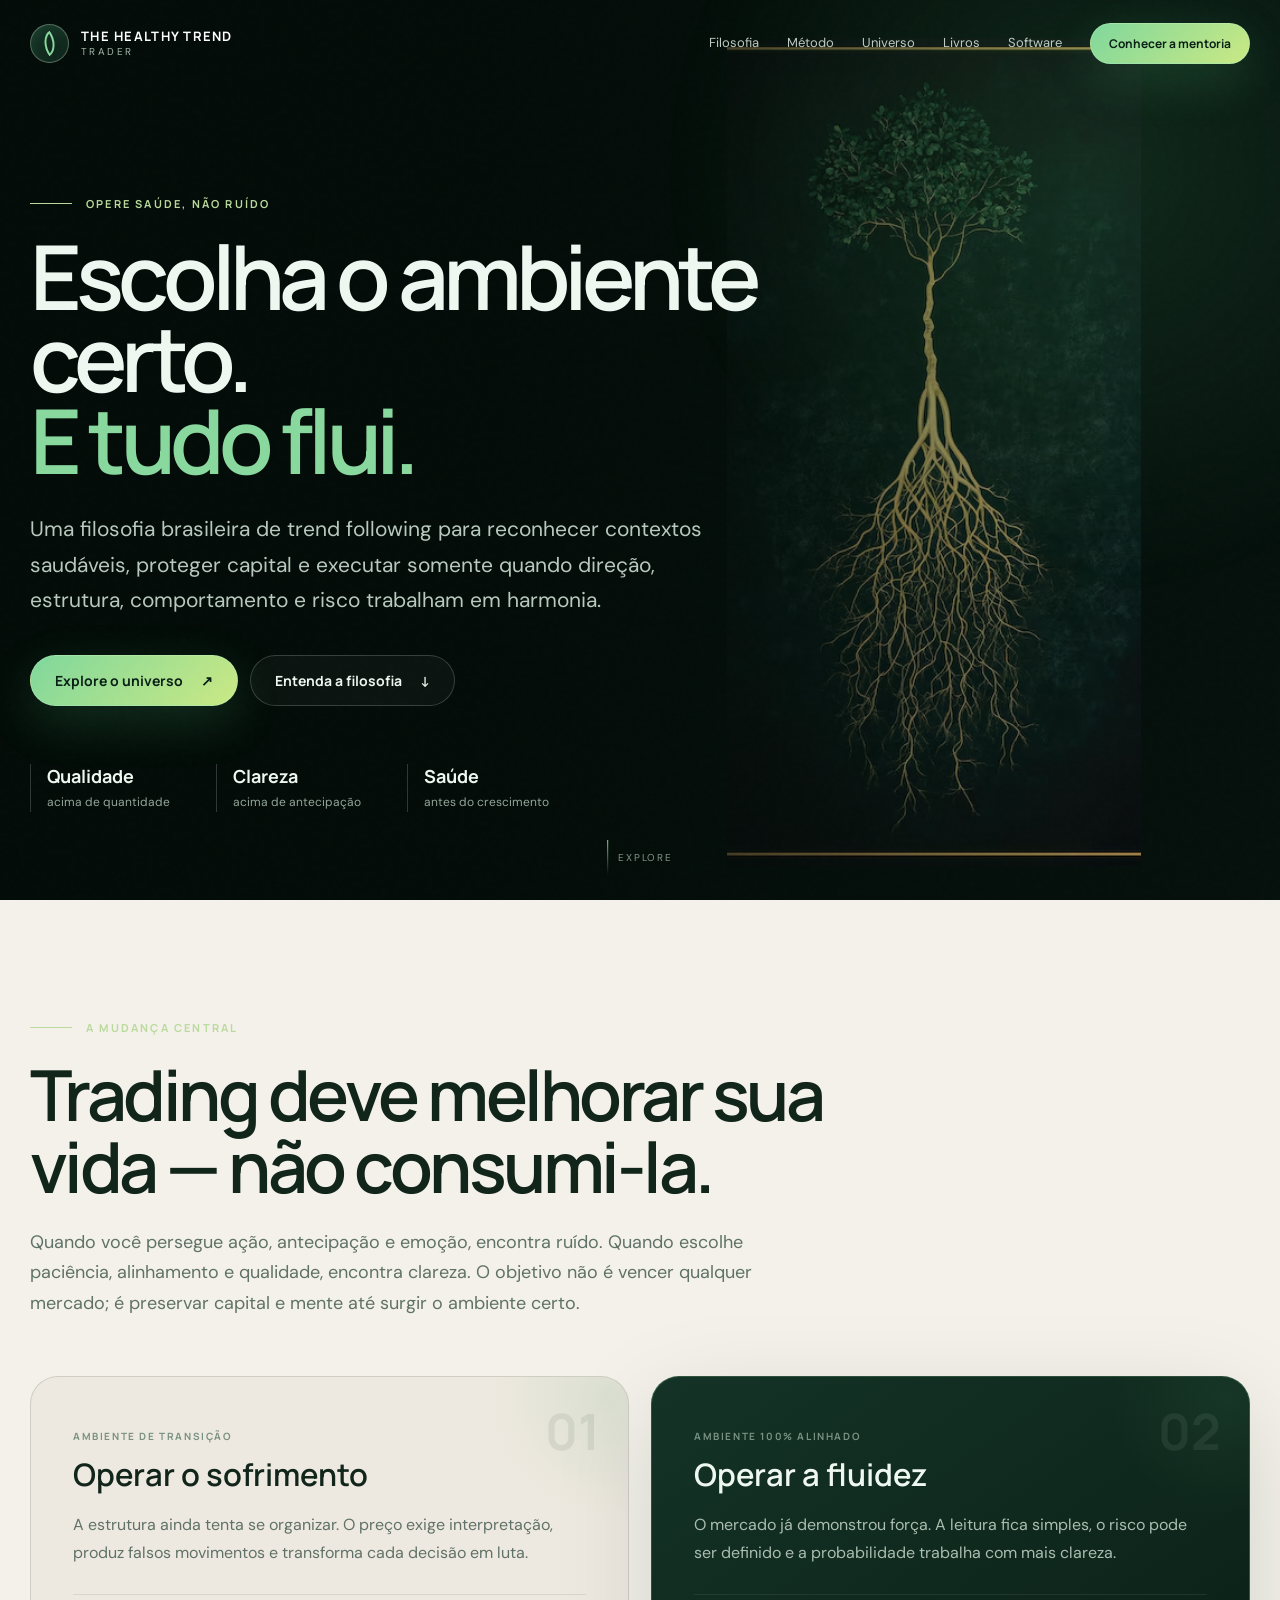
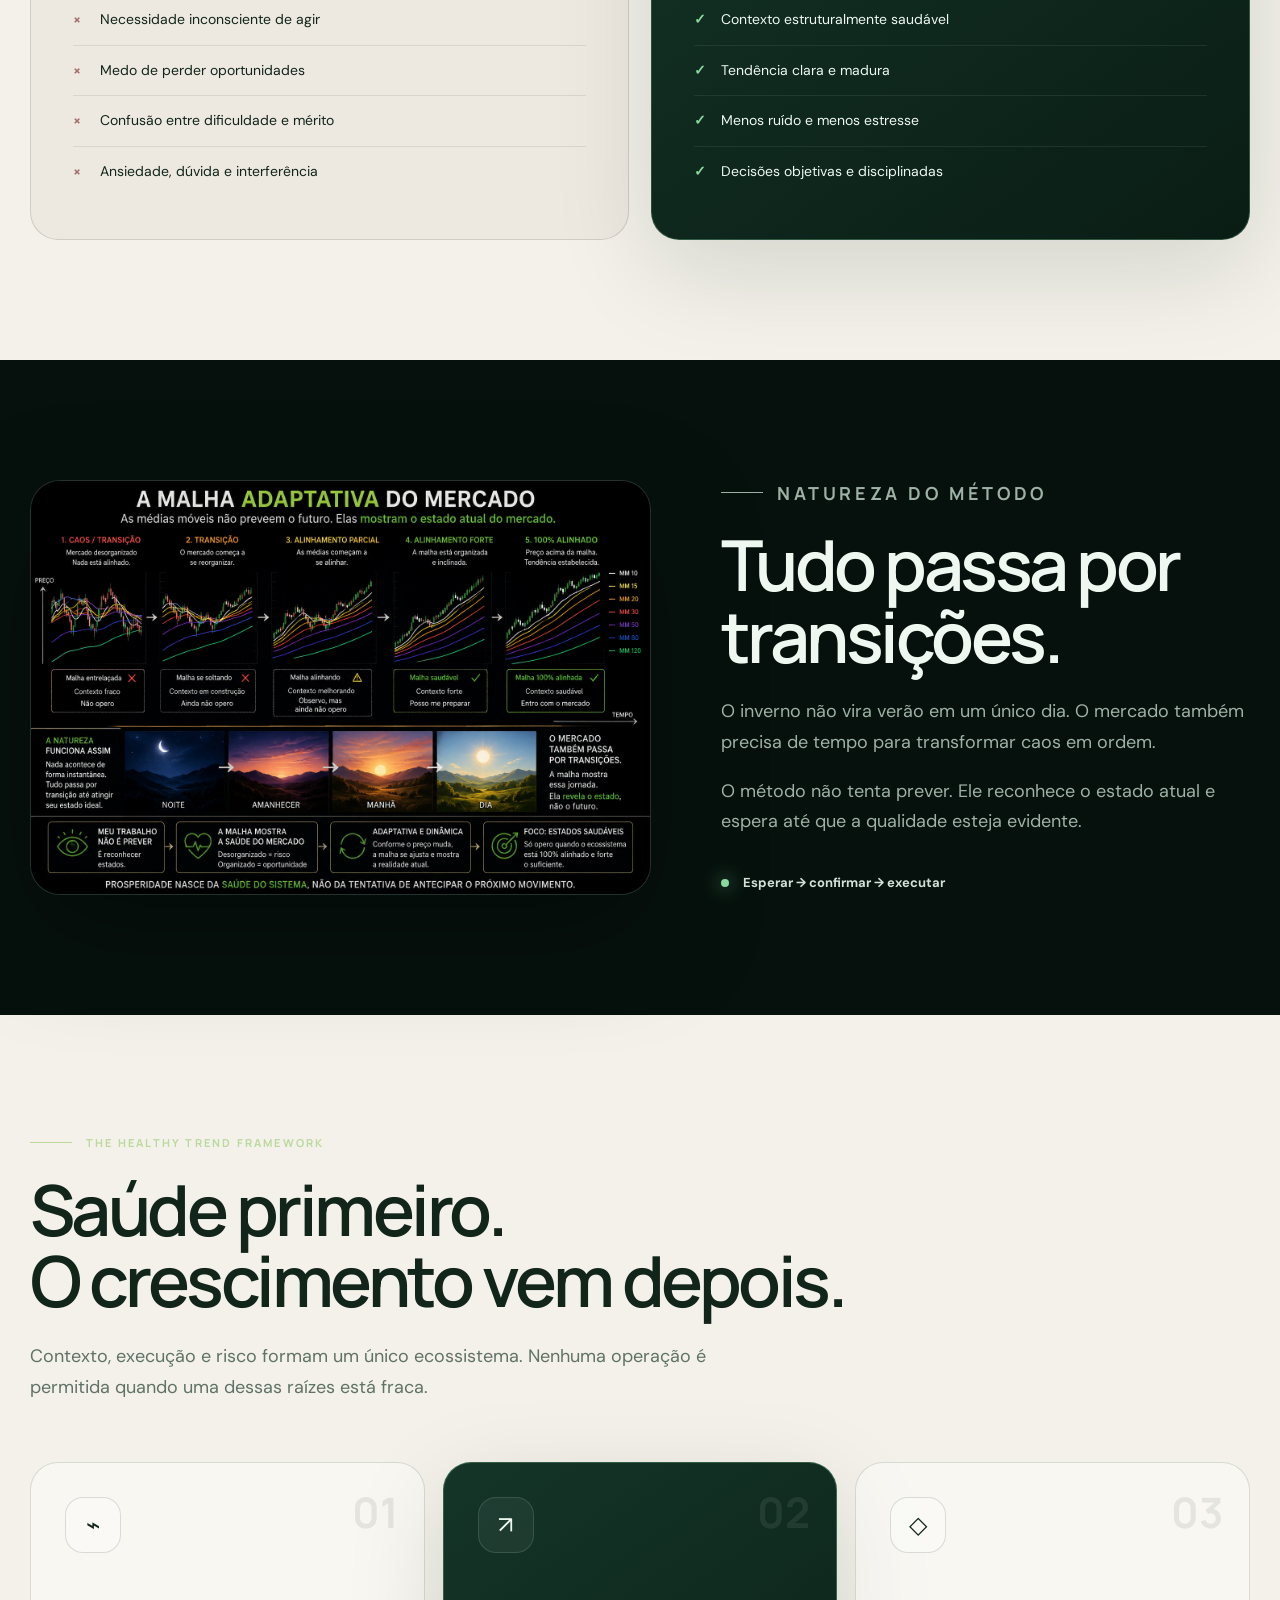
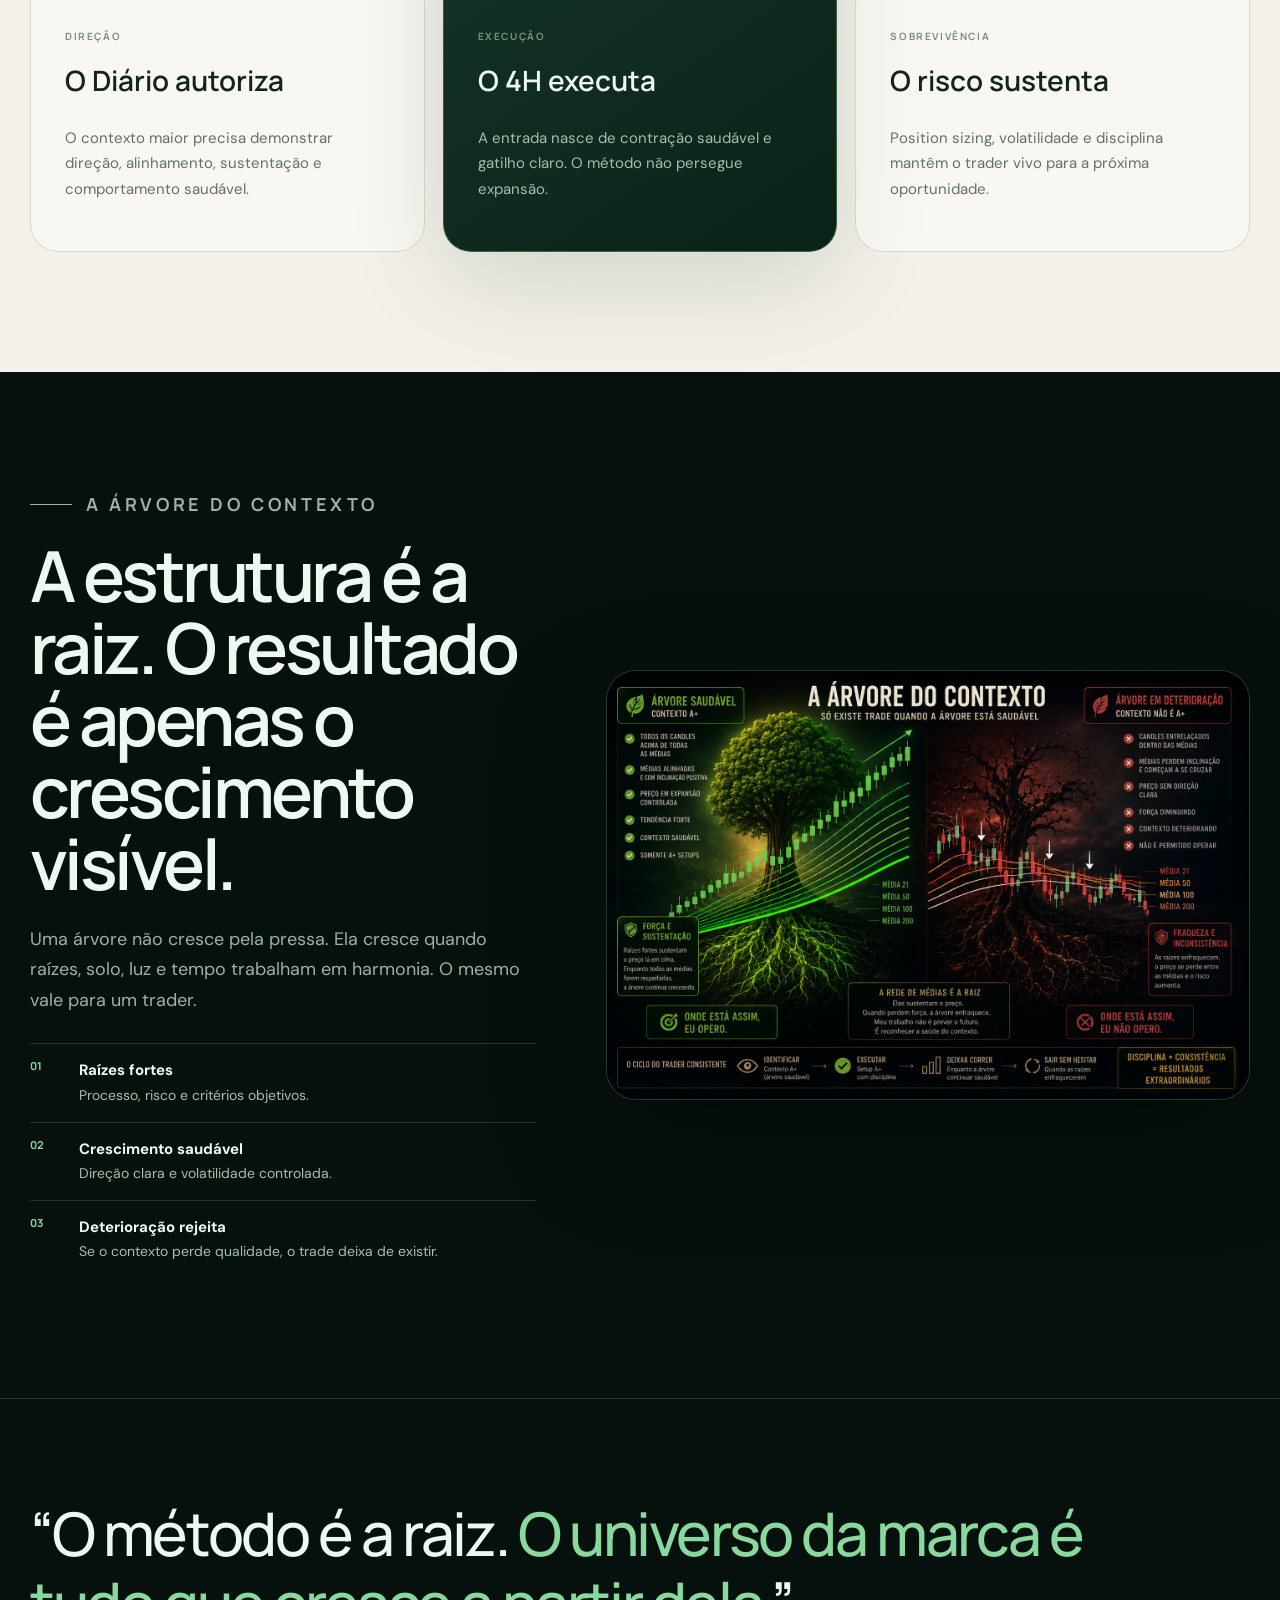
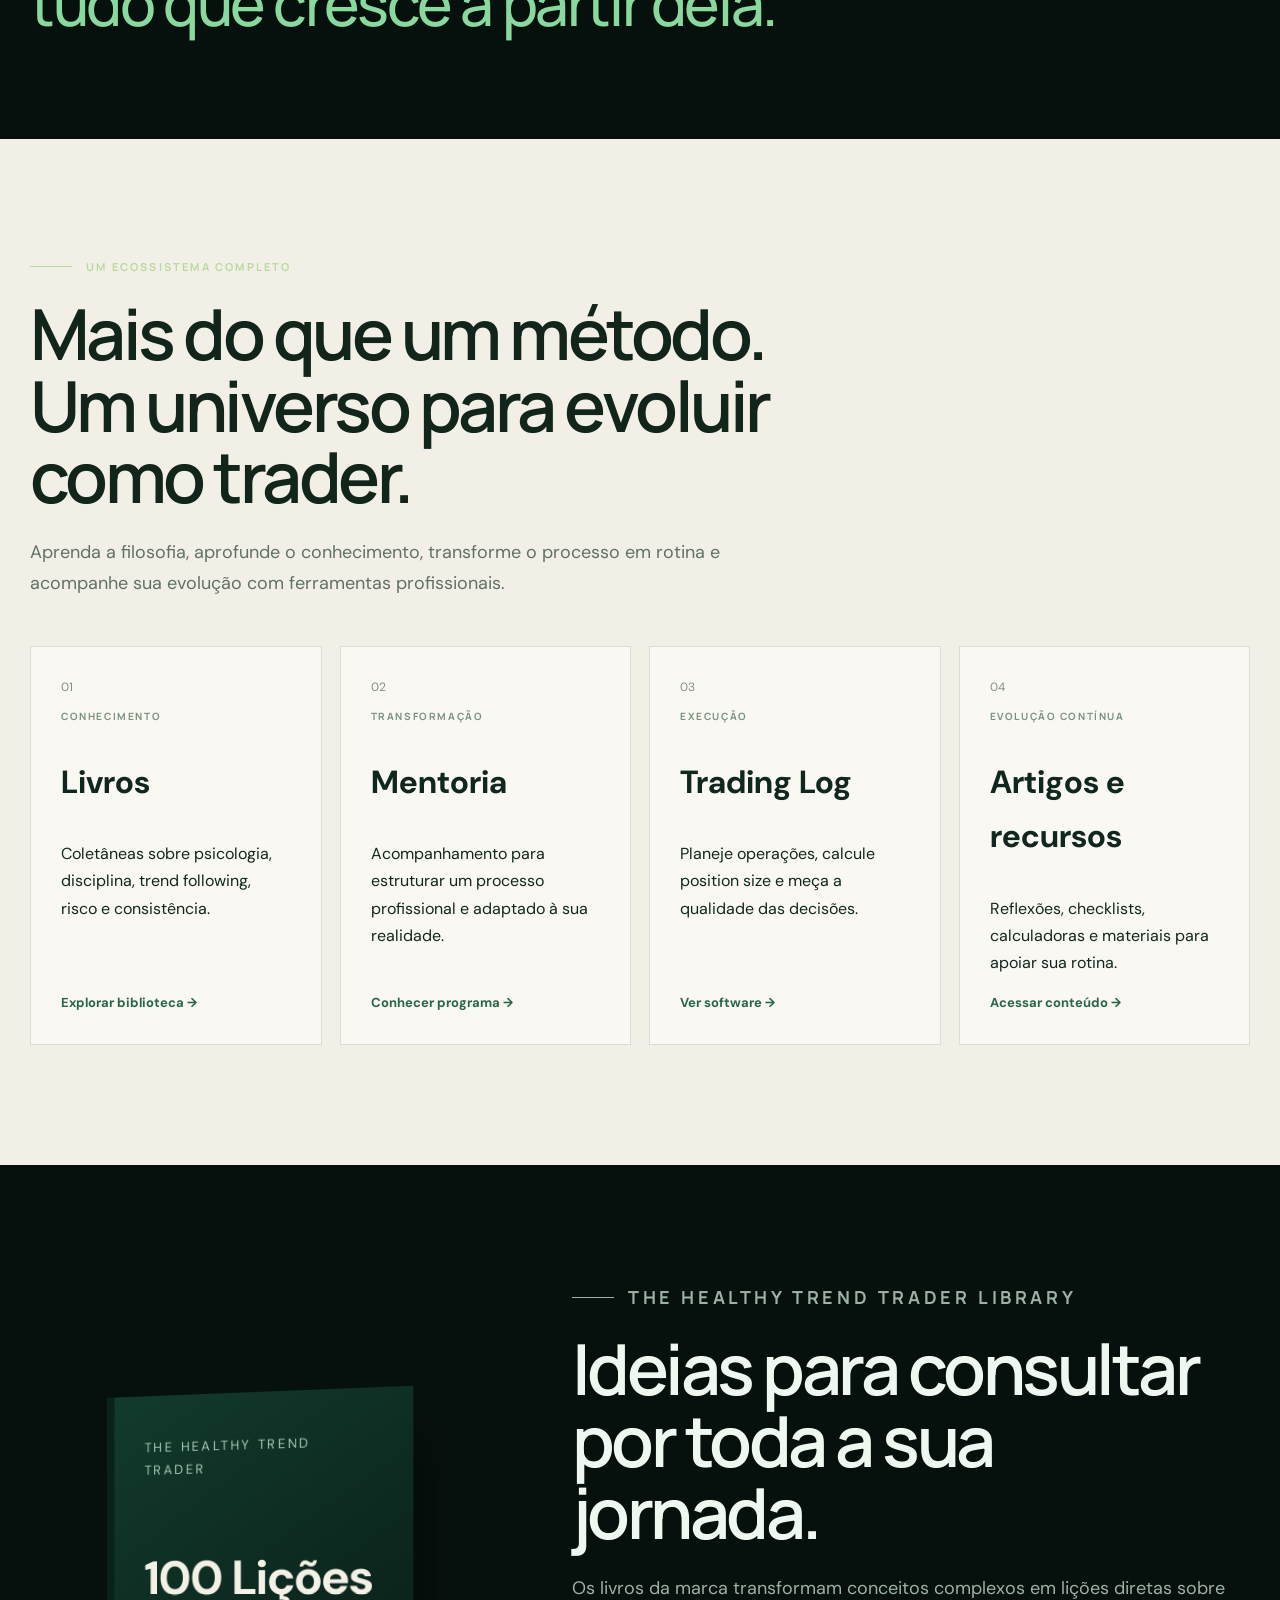
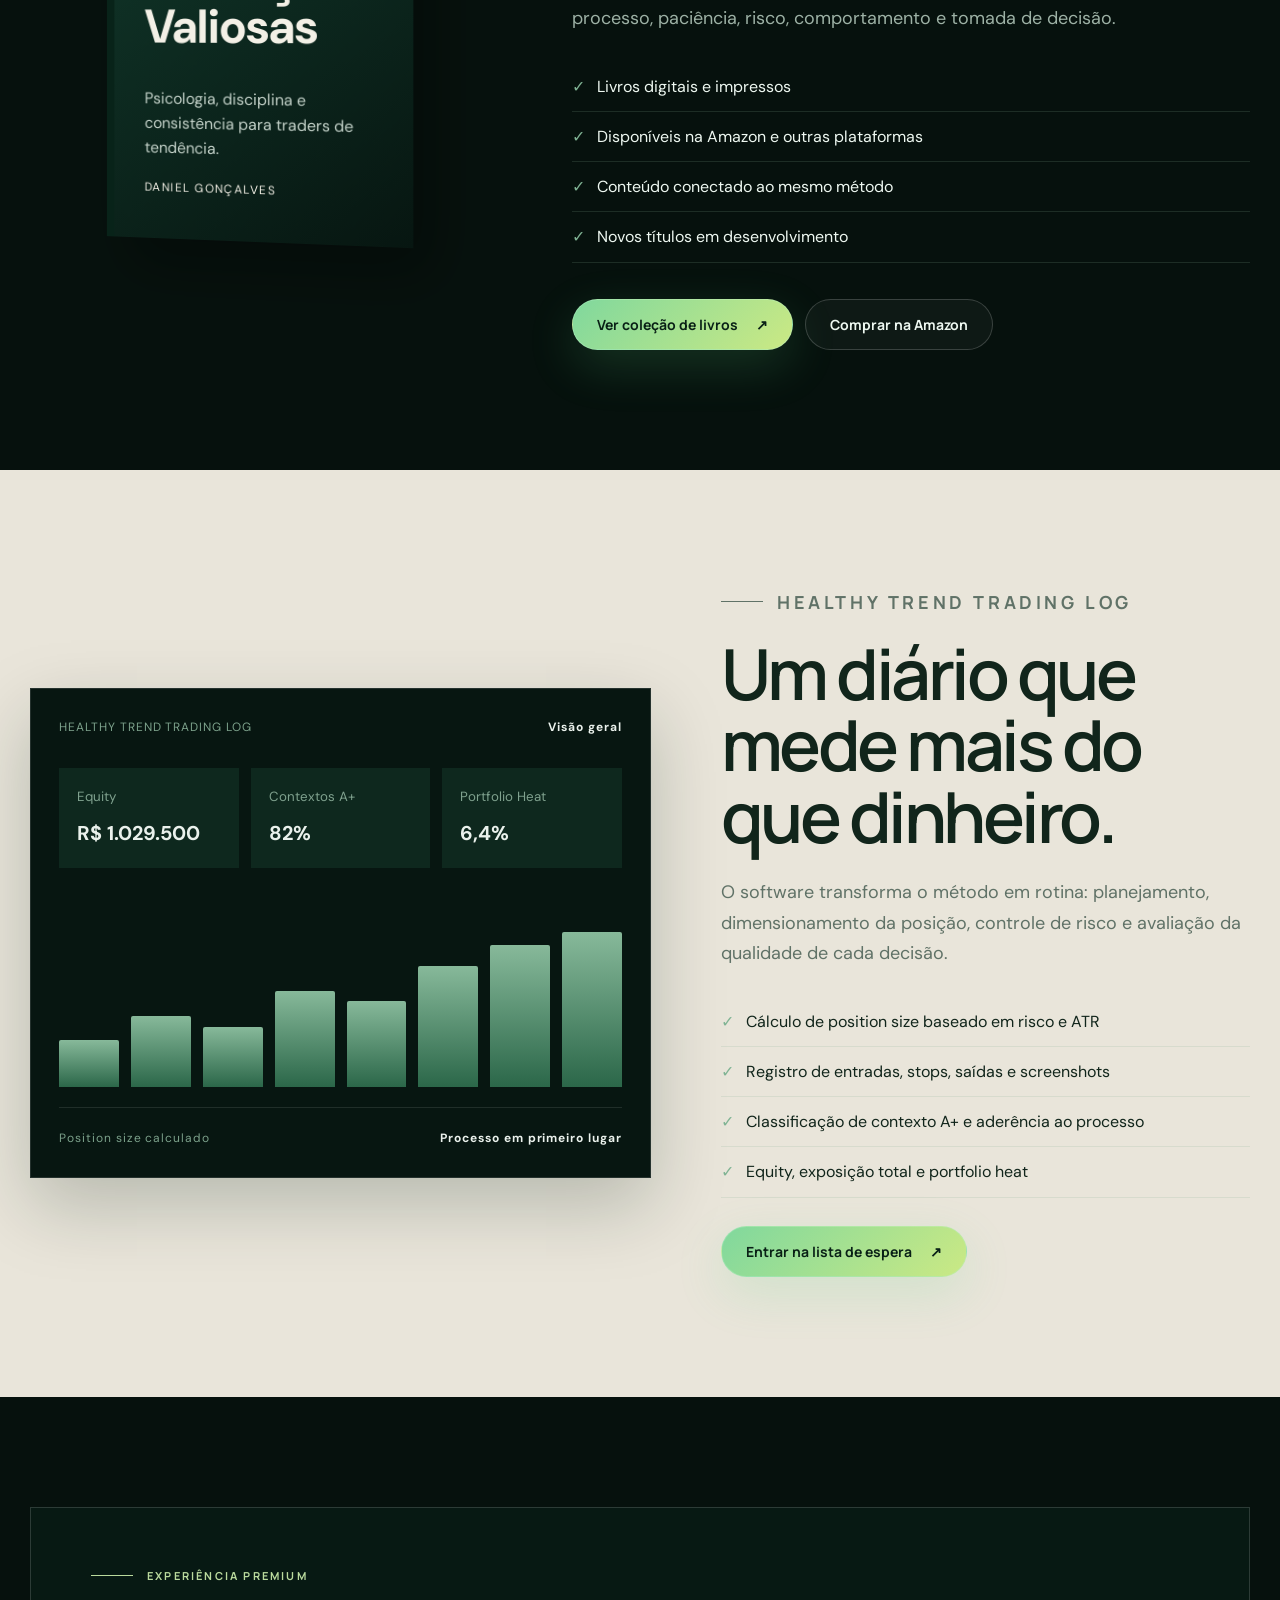
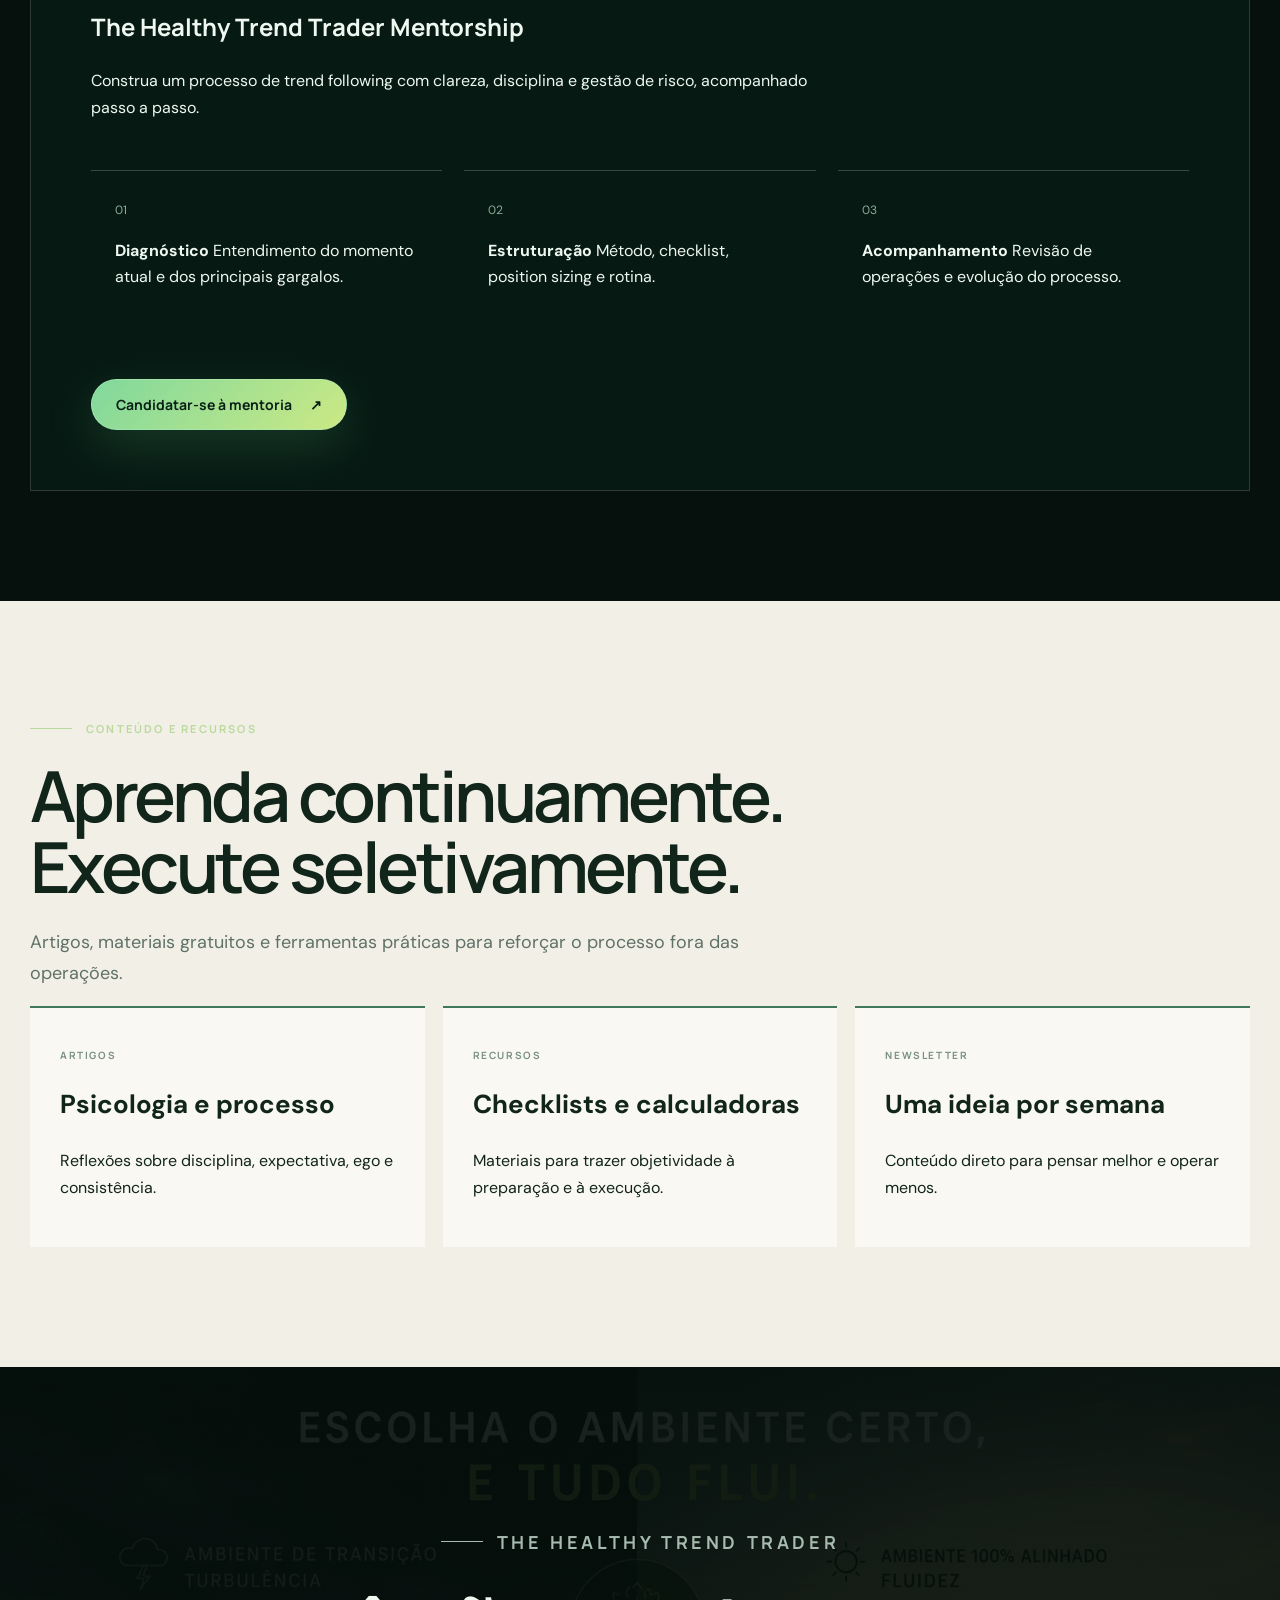
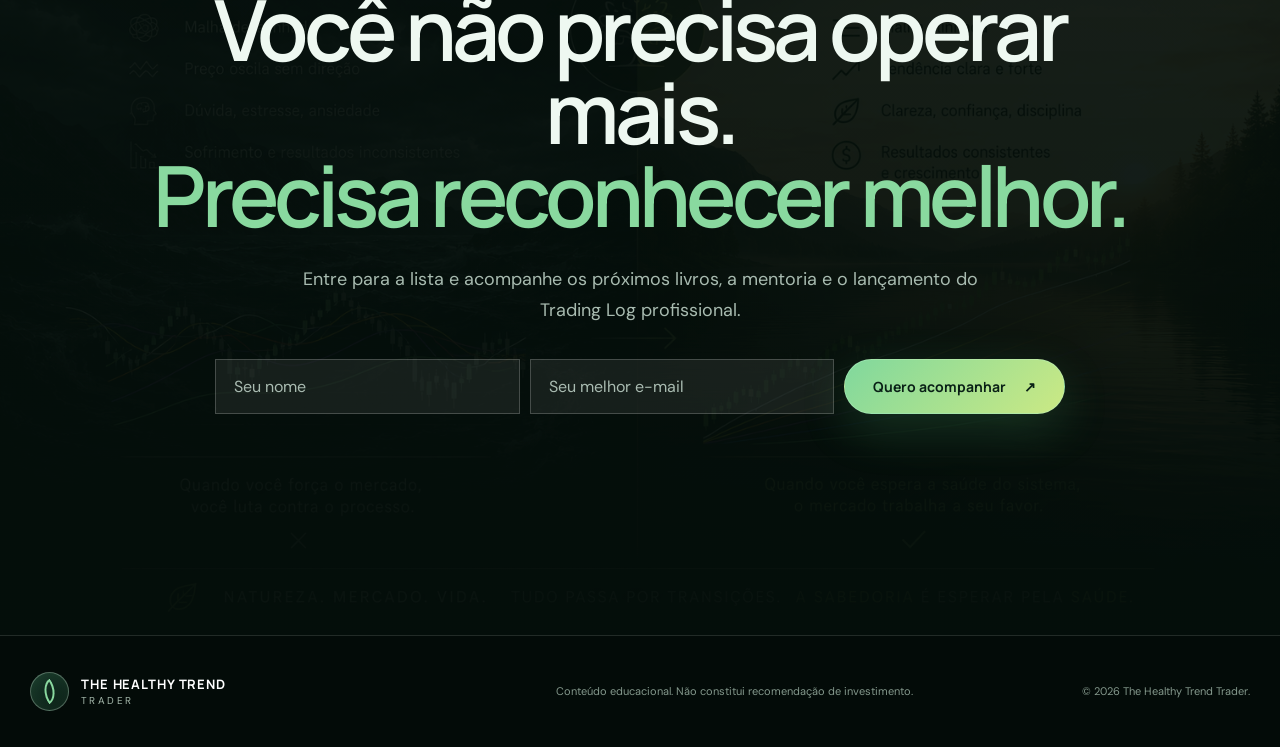
==== commit a5e85032: "V2 Adjustments" ====
--- a/index.html
+++ b/index.html
@@ -4,159 +4,110 @@
   <meta charset="utf-8">
   <meta name="viewport" content="width=device-width, initial-scale=1, viewport-fit=cover">
   <meta name="theme-color" content="#06110d">
-  <meta name="robots" content="index, follow">
-  <title>The Healthy Trend Follower | Opere saúde, não ruído</title>
-  <meta name="description" content="Uma filosofia premium de trend following baseada em contexto saudável, qualidade A+, paciência, clareza e gestão de risco.">
+  <title>The Healthy Trend Trader | Opere saúde, não ruído</title>
+  <meta name="description" content="Um ecossistema brasileiro de trend following baseado em contexto saudável, paciência, gestão de risco e consistência.">
   <meta property="og:type" content="website">
-  <meta property="og:title" content="The Healthy Trend Follower">
+  <meta property="og:title" content="The Healthy Trend Trader">
   <meta property="og:description" content="Escolha o ambiente certo. E tudo flui.">
   <meta property="og:image" content="assets/images/manifesto-visual.png">
   <link rel="preload" as="image" href="assets/images/arvore-raizes.png">
-  <link rel="stylesheet" href="css/styles.css">
+  <link rel="stylesheet" href="styles.css">
 </head>
 <body>
-  <div class="noise" aria-hidden="true"></div>
-  <header class="site-header" id="top">
-    <nav class="nav shell" aria-label="Navegação principal">
-      <a class="brand" href="#top" aria-label="Início">
-        <span class="brand-mark" aria-hidden="true"><span></span></span>
-        <span class="brand-copy"><strong>The Healthy Trend</strong><small>Follower</small></span>
-      </a>
-      <button class="menu-toggle" aria-label="Abrir menu" aria-expanded="false"><span></span><span></span></button>
-      <div class="nav-links">
-        <a href="#filosofia">Filosofia</a>
-        <a href="#ecossistema">Ecossistema</a>
-        <a href="#metodo">Método</a>
-        <a href="#playbook">Playbook</a>
-        <a class="button button-small js-whatsapp" href="#contato">Quero aprender</a>
-      </div>
-    </nav>
-  </header>
+<div class="noise" aria-hidden="true"></div>
+<header class="site-header" id="top">
+  <nav class="nav shell" aria-label="Navegação principal">
+    <a class="brand" href="#top" aria-label="Início">
+      <span class="brand-mark" aria-hidden="true"><span></span></span>
+      <span class="brand-copy"><strong>The Healthy Trend</strong><small>Trader</small></span>
+    </a>
+    <button class="menu-toggle" aria-label="Abrir menu" aria-expanded="false"><span></span><span></span></button>
+    <div class="nav-links">
+      <a href="#filosofia">Filosofia</a><a href="#metodo">Método</a><a href="#universo">Universo</a><a href="#livros">Livros</a><a href="#software">Software</a>
+      <a class="button button-small" href="#mentoria">Conhecer a mentoria</a>
+    </div>
+  </nav>
+</header>
+<main>
+<section class="hero section-dark">
+  <div class="hero-image" aria-hidden="true"></div><div class="hero-glow" aria-hidden="true"></div>
+  <div class="shell hero-grid"><div class="hero-copy reveal">
+    <p class="eyebrow">Opere saúde, não ruído</p>
+    <h1>Escolha o ambiente certo.<br><em>E tudo flui.</em></h1>
+    <p class="hero-lead">Uma filosofia brasileira de trend following para reconhecer contextos saudáveis, proteger capital e executar somente quando direção, estrutura, comportamento e risco trabalham em harmonia.</p>
+    <div class="hero-actions"><a class="button" href="#universo">Explore o universo <span>↗</span></a><a class="button button-ghost" href="#filosofia">Entenda a filosofia <span>↓</span></a></div>
+    <div class="principles"><div><strong>Qualidade</strong><span>acima de quantidade</span></div><div><strong>Clareza</strong><span>acima de antecipação</span></div><div><strong>Saúde</strong><span>antes do crescimento</span></div></div>
+  </div></div>
+  <a class="scroll-hint" href="#filosofia"><span></span>Explore</a>
+</section>
 
-  <main>
-    <section class="hero section-dark">
-      <div class="hero-image" aria-hidden="true"></div>
-      <div class="hero-glow" aria-hidden="true"></div>
-      <div class="shell hero-grid">
-        <div class="hero-copy reveal">
-          <p class="eyebrow">Opere saúde, não ruído</p>
-          <h1>Escolha o ambiente certo.<br><em>E tudo flui.</em></h1>
-          <p class="hero-lead">Um método de trend following criado para reconhecer ecossistemas A+, rejeitar o caos e participar somente quando direção, estrutura, comportamento e risco trabalham em harmonia.</p>
-          <div class="hero-actions">
-            <a class="button js-whatsapp" href="#contato">Conhecer o método <span>↗</span></a>
-            <a class="button button-ghost" href="#filosofia">Entender a filosofia <span>↓</span></a>
-          </div>
-          <div class="principles" aria-label="Princípios do método">
-            <div><strong>Qualidade</strong><span>acima de quantidade</span></div>
-            <div><strong>Clareza</strong><span>acima de antecipação</span></div>
-            <div><strong>Saúde</strong><span>antes do crescimento</span></div>
-          </div>
-        </div>
-      </div>
-      <a class="scroll-hint" href="#filosofia" aria-label="Continuar"><span></span>Explore</a>
-    </section>
+<section class="section philosophy" id="filosofia"><div class="shell">
+  <div class="section-intro reveal"><p class="eyebrow">A mudança central</p><h2>Trading deve melhorar sua vida — não consumi-la.</h2><p>Quando você persegue ação, antecipação e emoção, encontra ruído. Quando escolhe paciência, alinhamento e qualidade, encontra clareza. O objetivo não é vencer qualquer mercado; é preservar capital e mente até surgir o ambiente certo.</p></div>
+  <div class="dual-cards">
+    <article class="contrast-card contrast-bad reveal"><span class="card-index">01</span><p class="micro-label">Ambiente de transição</p><h3>Operar o sofrimento</h3><p>A estrutura ainda tenta se organizar. O preço exige interpretação, produz falsos movimentos e transforma cada decisão em luta.</p><ul><li>Necessidade inconsciente de agir</li><li>Medo de perder oportunidades</li><li>Confusão entre dificuldade e mérito</li><li>Ansiedade, dúvida e interferência</li></ul></article>
+    <article class="contrast-card contrast-good reveal"><span class="card-index">02</span><p class="micro-label">Ambiente 100% alinhado</p><h3>Operar a fluidez</h3><p>O mercado já demonstrou força. A leitura fica simples, o risco pode ser definido e a probabilidade trabalha com mais clareza.</p><ul><li>Contexto estruturalmente saudável</li><li>Tendência clara e madura</li><li>Menos ruído e menos estresse</li><li>Decisões objetivas e disciplinadas</li></ul></article>
+  </div>
+</div></section>
 
-    <section class="section philosophy" id="filosofia">
-      <div class="shell">
-        <div class="section-intro reveal">
-          <p class="eyebrow">A mudança central</p>
-          <h2>O mercado entrega a experiência que você persegue.</h2>
-          <p>Quando você busca ação, antecipação e emoção, encontra ruído. Quando escolhe paciência, alinhamento e qualidade, encontra clareza. O objetivo não é vencer qualquer mercado — é preservar capital e mente até surgir o ambiente certo.</p>
-        </div>
-        <div class="dual-cards">
-          <article class="contrast-card contrast-bad reveal">
-            <span class="card-index">01</span>
-            <p class="micro-label">Ambiente de transição</p>
-            <h3>Operar o sofrimento</h3>
-            <p>A estrutura ainda tenta se organizar. O preço exige interpretação, produz falsos movimentos e transforma cada decisão em luta.</p>
-            <ul><li>Necessidade inconsciente de agir</li><li>Medo de perder a oportunidade</li><li>Confusão entre dificuldade e mérito</li><li>Ansiedade, dúvida e interferência</li></ul>
-          </article>
-          <article class="contrast-card contrast-good reveal">
-            <span class="card-index">02</span>
-            <p class="micro-label">Ambiente 100% alinhado</p>
-            <h3>Operar a fluidez</h3>
-            <p>O mercado já demonstrou força. A leitura fica simples, o risco pode ser definido e a probabilidade trabalha com mais clareza.</p>
-            <ul><li>Contexto estruturalmente saudável</li><li>Tendência clara e madura</li><li>Menos ruído e menos estresse</li><li>Decisões objetivas e disciplinadas</li></ul>
-          </article>
-        </div>
-      </div>
-    </section>
+<section class="section visual-story section-dark"><div class="shell split-layout">
+  <div class="visual-frame reveal"><img src="assets/images/malha-adaptativa.png" alt="Jornada do caos ao alinhamento"></div>
+  <div class="story-copy reveal"><p class="eyebrow">Natureza do método</p><h2>Tudo passa por transições.</h2><p>O inverno não vira verão em um único dia. O mercado também precisa de tempo para transformar caos em ordem.</p><p>O método não tenta prever. Ele reconhece o estado atual e espera até que a qualidade esteja evidente.</p><div class="status-line"><span></span><strong>Esperar → confirmar → executar</strong></div></div>
+</div></section>
 
-    <section class="section visual-story section-dark" id="ecossistema">
-      <div class="shell split-layout">
-        <div class="visual-frame reveal"><img src="assets/images/malha-adaptativa.png" alt="Jornada da malha adaptativa, do caos ao alinhamento" loading="lazy"></div>
-        <div class="story-copy reveal">
-          <p class="eyebrow">Natureza do método</p>
-          <h2>Tudo passa por transições.</h2>
-          <p>O inverno não vira verão em um único dia. O amanhecer não se apressa. O mercado também precisa de tempo para transformar caos em ordem.</p>
-          <p>A malha adaptativa não tenta prever. Ela revela o estado atual: turbulência, transição, alinhamento parcial ou um ecossistema plenamente saudável.</p>
-          <div class="status-line"><span></span><strong>Observar → esperar → confirmar → executar</strong></div>
-        </div>
-      </div>
-    </section>
+<section class="section method" id="metodo"><div class="shell">
+  <div class="section-intro reveal"><p class="eyebrow">The Healthy Trend Framework</p><h2>Saúde primeiro.<br>O crescimento vem depois.</h2><p>Contexto, execução e risco formam um único ecossistema. Nenhuma operação é permitida quando uma dessas raízes está fraca.</p></div>
+  <div class="method-grid">
+    <article class="method-card reveal"><span>01</span><div class="method-icon">⌁</div><p class="micro-label">Direção</p><h3>O Diário autoriza</h3><p>O contexto maior precisa demonstrar direção, alinhamento, sustentação e comportamento saudável.</p></article>
+    <article class="method-card featured reveal"><span>02</span><div class="method-icon">↗</div><p class="micro-label">Execução</p><h3>O 4H executa</h3><p>A entrada nasce de contração saudável e gatilho claro. O método não persegue expansão.</p></article>
+    <article class="method-card reveal"><span>03</span><div class="method-icon">◇</div><p class="micro-label">Sobrevivência</p><h3>O risco sustenta</h3><p>Position sizing, volatilidade e disciplina mantêm o trader vivo para a próxima oportunidade.</p></article>
+  </div>
+</div></section>
 
-    <section class="section method" id="metodo">
-      <div class="shell">
-        <div class="section-intro reveal">
-          <p class="eyebrow">A estrutura operacional</p>
-          <h2>Saúde primeiro.<br>O crescimento vem depois.</h2>
-          <p>Uma floresta não prospera pela pressa. Ela cresce quando solo, raízes, luz e tempo trabalham em harmonia. No trading, contexto, execução e risco formam o mesmo ecossistema.</p>
-        </div>
-        <div class="method-grid">
-          <article class="method-card reveal"><span>01</span><div class="method-icon">⌁</div><p class="micro-label">Contexto</p><h3>O Diário autoriza</h3><p>O contexto maior precisa demonstrar direção, sustentação, maturidade e comportamento saudável antes que qualquer operação seja considerada.</p></article>
-          <article class="method-card featured reveal"><span>02</span><div class="method-icon">↗</div><p class="micro-label">Execução</p><h3>O 4H executa</h3><p>A entrada nasce de uma contração saudável e de um gatilho claro. O método não persegue expansão nem compra impulso.</p></article>
-          <article class="method-card reveal"><span>03</span><div class="method-icon">◇</div><p class="micro-label">Sobrevivência</p><h3>O risco sustenta</h3><p>Position sizing, volatilidade e disciplina são as raízes invisíveis. Sem elas, nenhuma tendência produz prosperidade sustentável.</p></article>
-        </div>
-      </div>
-    </section>
+<section class="section roots section-dark"><div class="shell split-layout reverse">
+  <div class="story-copy reveal"><p class="eyebrow">A árvore do contexto</p><h2>A estrutura é a raiz. O resultado é apenas o crescimento visível.</h2><p>Uma árvore não cresce pela pressa. Ela cresce quando raízes, solo, luz e tempo trabalham em harmonia. O mesmo vale para um trader.</p><div class="root-points"><div><span>01</span><p><strong>Raízes fortes</strong> Processo, risco e critérios objetivos.</p></div><div><span>02</span><p><strong>Crescimento saudável</strong> Direção clara e volatilidade controlada.</p></div><div><span>03</span><p><strong>Deterioração rejeita</strong> Se o contexto perde qualidade, o trade deixa de existir.</p></div></div></div>
+  <div class="visual-frame reveal"><img src="assets/images/arvore-contexto.png" alt="Árvore representando contexto saudável"></div>
+</div></section>
 
-    <section class="section roots section-dark">
-      <div class="shell split-layout reverse">
-        <div class="story-copy reveal">
-          <p class="eyebrow">A árvore do contexto</p>
-          <h2>A estrutura é a raiz. O preço é o crescimento visível.</h2>
-          <p>Quando a estrutura sustenta o preço, o contexto floresce. Quando essa sustentação perde força e tudo começa a se misturar, a qualidade se deteriora — e o trade deixa de ser permitido.</p>
-          <div class="root-points"><div><span>01</span><p><strong>Raízes fortes</strong> Camadas técnicas proprietárias organizadas e sustentação objetiva.</p></div><div><span>02</span><p><strong>Crescimento saudável</strong> Direção clara, expansão controlada e leitura simples.</p></div><div><span>03</span><p><strong>Deterioração rejeita</strong> Estrutura cruzada, preço entrelaçado e força diminuindo.</p></div></div>
-        </div>
-        <div class="visual-frame reveal"><img src="assets/images/arvore-contexto.png" alt="Árvore saudável comparada a uma estrutura em deterioração" loading="lazy"></div>
-      </div>
-    </section>
+<section class="statement section-dark"><div class="shell reveal"><p>“O método é a raiz. <em>O universo da marca é tudo que cresce a partir dela.</em>”</p></div></section>
 
-    <section class="statement section-dark"><div class="shell reveal"><p>“Eu não preciso procurar dificuldade onde ela não é necessária. <em>Prosperidade vem da saúde do sistema</em>, não da tentativa de antecipar o próximo movimento.”</p></div></section>
+<section class="section ecosystem-v2" id="universo"><div class="shell">
+  <div class="section-intro reveal"><p class="eyebrow">Um ecossistema completo</p><h2>Mais do que um método.<br>Um universo para evoluir como trader.</h2><p>Aprenda a filosofia, aprofunde o conhecimento, transforme o processo em rotina e acompanhe sua evolução com ferramentas profissionais.</p></div>
+  <div class="ecosystem-grid">
+    <a class="ecosystem-card reveal" href="#livros"><span>01</span><p class="micro-label">Conhecimento</p><h3>Livros</h3><p>Coletâneas sobre psicologia, disciplina, trend following, risco e consistência.</p><strong>Explorar biblioteca →</strong></a>
+    <a class="ecosystem-card reveal" href="#mentoria"><span>02</span><p class="micro-label">Transformação</p><h3>Mentoria</h3><p>Acompanhamento para estruturar um processo profissional e adaptado à sua realidade.</p><strong>Conhecer programa →</strong></a>
+    <a class="ecosystem-card reveal" href="#software"><span>03</span><p class="micro-label">Execução</p><h3>Trading Log</h3><p>Planeje operações, calcule position size e meça a qualidade das decisões.</p><strong>Ver software →</strong></a>
+    <a class="ecosystem-card reveal" href="#conteudo"><span>04</span><p class="micro-label">Evolução contínua</p><h3>Artigos e recursos</h3><p>Reflexões, checklists, calculadoras e materiais para apoiar sua rotina.</p><strong>Acessar conteúdo →</strong></a>
+  </div>
+</div></section>
 
-    <section class="section playbook" id="playbook">
-      <div class="shell">
-        <div class="section-intro reveal"><p class="eyebrow">Playbook visual</p><h2>O mesmo princípio,<br>repetido em contextos reais.</h2><p>Os exemplos mostram a filosofia em ação sem revelar a configuração proprietária. Observe a paciência antes da execução, a clareza do contexto e a repetição da mesma lógica de decisão.</p></div>
-        <div class="carousel reveal" aria-label="Exemplos de trades">
-          <button class="carousel-button prev" aria-label="Exemplo anterior">←</button>
-          <div class="carousel-viewport"><div class="carousel-track">
-            <figure class="trade-card"><img src="assets/trades/trade-01.webp" alt="Exemplo protegido 1" loading="lazy"></figure><figure class="trade-card"><img src="assets/trades/trade-02.webp" alt="Exemplo protegido 2" loading="lazy"></figure><figure class="trade-card"><img src="assets/trades/trade-03.webp" alt="Exemplo protegido 3" loading="lazy"></figure><figure class="trade-card"><img src="assets/trades/trade-04.webp" alt="Exemplo protegido 4" loading="lazy"></figure><figure class="trade-card"><img src="assets/trades/trade-05.webp" alt="Exemplo protegido 5" loading="lazy"></figure><figure class="trade-card"><img src="assets/trades/trade-06.webp" alt="Exemplo protegido 6" loading="lazy"></figure><figure class="trade-card"><img src="assets/trades/trade-07.webp" alt="Exemplo protegido 7" loading="lazy"></figure><figure class="trade-card"><img src="assets/trades/trade-08.webp" alt="Exemplo protegido 8" loading="lazy"></figure><figure class="trade-card"><img src="assets/trades/trade-09.webp" alt="Exemplo protegido 9" loading="lazy"></figure><figure class="trade-card"><img src="assets/trades/trade-10.webp" alt="Exemplo protegido 10" loading="lazy"></figure><figure class="trade-card"><img src="assets/trades/trade-11.webp" alt="Exemplo protegido 11" loading="lazy"></figure><figure class="trade-card"><img src="assets/trades/trade-12.webp" alt="Exemplo protegido 12" loading="lazy"></figure>
-          </div></div>
-          <button class="carousel-button next" aria-label="Próximo exemplo">→</button>
-        </div>
-        <div class="carousel-meta"><span class="carousel-counter">01 / 12</span><p>Prévias protegidas, sem zoom e com áreas sensíveis ocultadas.</p></div>
-      </div>
-    </section>
+<section class="section library section-dark" id="livros"><div class="shell library-grid">
+  <div class="book-visual reveal"><div class="book-cover"><small>THE HEALTHY TREND TRADER</small><h3>100 Lições<br>Valiosas</h3><p>Psicologia, disciplina e consistência para traders de tendência.</p><span>DANIEL GONÇALVES</span></div></div>
+  <div class="story-copy reveal"><p class="eyebrow">The Healthy Trend Trader Library</p><h2>Ideias para consultar por toda a sua jornada.</h2><p>Os livros da marca transformam conceitos complexos em lições diretas sobre processo, paciência, risco, comportamento e tomada de decisão.</p><ul class="feature-list"><li>Livros digitais e impressos</li><li>Disponíveis na Amazon e outras plataformas</li><li>Conteúdo conectado ao mesmo método</li><li>Novos títulos em desenvolvimento</li></ul><div class="hero-actions"><a class="button" href="#">Ver coleção de livros <span>↗</span></a><a class="button button-ghost" href="#">Comprar na Amazon</a></div></div>
+</div></section>
 
-    <section class="section filter section-dark">
-      <div class="shell filter-grid">
-        <div class="filter-main reveal"><p class="eyebrow">Filtro A+</p><h2>O trade está realmente autorizado?</h2><div class="check-list"><div><span>✓</span>O contexto maior demonstra saúde e direção?</div><div><span>✓</span>A estrutura está alinhada e sustentando o preço?</div><div><span>✓</span>O comportamento está calmo e controlado?</div><div><span>✓</span>A execução ocorre em contração, sem perseguição?</div><div><span>✓</span>O risco está dimensionado antes da entrada?</div><div><span>✓</span>A leitura é clara sem precisar interpretar demais?</div></div></div>
-        <aside class="rejection-card reveal"><p class="micro-label">Regra de rejeição</p><h3>A ferramenta não procura motivos para entrar.</h3><p>Ela procura razões para rejeitar tudo que não atinge o nível máximo de qualidade.</p><strong>Não é operar mais.<br>É selecionar melhor.</strong></aside>
-      </div>
-    </section>
+<section class="section software-v2" id="software"><div class="shell split-layout">
+  <div class="software-dashboard reveal">
+    <div class="dash-head"><span>HEALTHY TREND TRADING LOG</span><strong>Visão geral</strong></div>
+    <div class="dash-metrics"><div><small>Equity</small><b>R$ 1.029.500</b></div><div><small>Contextos A+</small><b>82%</b></div><div><small>Portfolio Heat</small><b>6,4%</b></div></div>
+    <div class="dash-chart"><span style="height:28%"></span><span style="height:42%"></span><span style="height:36%"></span><span style="height:57%"></span><span style="height:51%"></span><span style="height:72%"></span><span style="height:84%"></span><span style="height:92%"></span></div>
+    <div class="dash-footer"><span>Position size calculado</span><strong>Processo em primeiro lugar</strong></div>
+  </div>
+  <div class="story-copy reveal"><p class="eyebrow">Healthy Trend Trading Log</p><h2>Um diário que mede mais do que dinheiro.</h2><p>O software transforma o método em rotina: planejamento, dimensionamento da posição, controle de risco e avaliação da qualidade de cada decisão.</p><ul class="feature-list"><li>Cálculo de position size baseado em risco e ATR</li><li>Registro de entradas, stops, saídas e screenshots</li><li>Classificação de contexto A+ e aderência ao processo</li><li>Equity, exposição total e portfolio heat</li></ul><a class="button" href="#lista">Entrar na lista de espera <span>↗</span></a></div>
+</div></section>
 
-    <section class="section manifesto">
-      <div class="shell"><div class="manifesto-panel reveal"><p class="eyebrow">Manifesto</p><h2>Menos luta.<br>Mais clareza.<br>Mais consistência.</h2><div class="manifesto-copy"><p>Eu não persigo movimentos. <strong>Eu espero.</strong> Não tento provar que consigo operar em qualquer condição. Eu escolho preservar meu capital, minha energia e minha mente.</p><p>Respeito as transições. Entendo que ordem precisa de tempo para surgir. Quando saúde, direção e tranquilidade aparecem juntas, participo de forma disciplinada.</p><p><strong>Meu trabalho não é prever o futuro.</strong> Meu trabalho é reconhecer qualidade, executar o plano e permitir que uma tendência saudável tenha tempo para amadurecer.</p></div></div></div>
-    </section>
+<section class="section mentorship section-dark" id="mentoria"><div class="shell mentorship-panel reveal">
+  <div><p class="eyebrow">Experiência premium</p><h2>The Healthy Trend Trader Mentorship</h2><p>Construa um processo de trend following com clareza, disciplina e gestão de risco, acompanhado passo a passo.</p></div>
+  <div class="mentorship-details"><div><span>01</span><p><strong>Diagnóstico</strong> Entendimento do momento atual e dos principais gargalos.</p></div><div><span>02</span><p><strong>Estruturação</strong> Método, checklist, position sizing e rotina.</p></div><div><span>03</span><p><strong>Acompanhamento</strong> Revisão de operações e evolução do processo.</p></div></div>
+  <a class="button" href="#lista">Candidatar-se à mentoria <span>↗</span></a>
+</div></section>
 
-    <section class="cta section-dark" id="contato">
-      <div class="cta-bg" aria-hidden="true"></div>
-      <div class="shell cta-inner reveal"><p class="eyebrow">The Healthy Trend Follower</p><h2>Você não precisa operar mais.<br><em>Precisa reconhecer melhor.</em></h2><p>Aprenda a identificar contextos realmente saudáveis, rejeitar operações medianas e executar apenas quando a qualidade estiver evidente.</p><a class="button js-whatsapp" href="#">Quero aprender pelo WhatsApp <span>↗</span></a></div>
-    </section>
-  </main>
+<section class="section content-hub" id="conteudo"><div class="shell">
+  <div class="section-intro reveal"><p class="eyebrow">Conteúdo e recursos</p><h2>Aprenda continuamente.<br>Execute seletivamente.</h2><p>Artigos, materiais gratuitos e ferramentas práticas para reforçar o processo fora das operações.</p></div>
+  <div class="content-grid"><article class="content-card reveal"><p class="micro-label">Artigos</p><h3>Psicologia e processo</h3><p>Reflexões sobre disciplina, expectativa, ego e consistência.</p></article><article class="content-card reveal"><p class="micro-label">Recursos</p><h3>Checklists e calculadoras</h3><p>Materiais para trazer objetividade à preparação e à execução.</p></article><article class="content-card reveal"><p class="micro-label">Newsletter</p><h3>Uma ideia por semana</h3><p>Conteúdo direto para pensar melhor e operar menos.</p></article></div>
+</div></section>
 
-  <footer><div class="shell footer-grid"><div class="brand footer-brand"><span class="brand-mark"><span></span></span><span class="brand-copy"><strong>The Healthy Trend</strong><small>Follower</small></span></div><p>Conteúdo educacional. Não constitui recomendação de investimento.</p><p>© 2026 The Healthy Trend Follower.</p></div></footer>
-  <a class="floating-whatsapp js-whatsapp" href="#" aria-label="Falar pelo WhatsApp"><span>↗</span>WhatsApp</a>
-  <script src="js/main.js"></script>
-</body>
-</html>
+<section class="cta section-dark" id="lista"><div class="cta-bg" aria-hidden="true"></div><div class="shell cta-inner reveal"><p class="eyebrow">The Healthy Trend Trader</p><h2>Você não precisa operar mais.<br><em>Precisa reconhecer melhor.</em></h2><p>Entre para a lista e acompanhe os próximos livros, a mentoria e o lançamento do Trading Log profissional.</p><form class="lead-form" id="leadForm"><input type="text" placeholder="Seu nome" required><input type="email" placeholder="Seu melhor e-mail" required><button class="button" type="submit">Quero acompanhar <span>↗</span></button></form><p class="form-message" id="formMessage" aria-live="polite"></p></div></section>
+</main>
+<footer><div class="shell footer-grid"><div class="brand footer-brand"><span class="brand-mark"><span></span></span><span class="brand-copy"><strong>The Healthy Trend</strong><small>Trader</small></span></div><p>Conteúdo educacional. Não constitui recomendação de investimento.</p><p>© 2026 The Healthy Trend Trader.</p></div></footer>
+<script src="script.js"></script>
+</body></html>
--- a/styles.css
+++ b/styles.css
@@ -0,0 +1,18 @@
+@import url('https://fonts.googleapis.com/css2?family=DM+Sans:wght@400;500;600;700&family=Manrope:wght@400;500;600;700;800&display=swap');
+:root{--bg:#f3f1e9;--ink:#11251b;--muted:#607267;--deep:#06110d;--deep2:#0b1c14;--green:#89d99f;--lime:#d4f08a;--gold:#d9be78;--line:rgba(17,37,27,.14);--line-dark:rgba(218,242,225,.14);--shell:min(1220px,calc(100% - 44px));--radius:28px;--shadow:0 30px 100px rgba(5,20,13,.13)}
+*{box-sizing:border-box}html{scroll-behavior:smooth}body{margin:0;background:var(--bg);color:var(--ink);font:16px/1.7 'DM Sans',sans-serif;overflow-x:hidden}body.menu-open{overflow:hidden}a{color:inherit}.shell{width:var(--shell);margin:auto}.section{padding:120px 0}.section-dark{background:var(--deep);color:#eef8f1}.noise{position:fixed;inset:0;z-index:100;pointer-events:none;opacity:.027;background-image:url("data:image/svg+xml,%3Csvg viewBox='0 0 180 180' xmlns='http://www.w3.org/2000/svg'%3E%3Cfilter id='n'%3E%3CfeTurbulence type='fractalNoise' baseFrequency='.9' numOctaves='3' stitchTiles='stitch'/%3E%3C/filter%3E%3Crect width='100%25' height='100%25' filter='url(%23n)' opacity='.55'/%3E%3C/svg%3E")}.site-header{position:fixed;top:0;left:0;width:100%;z-index:50;border-bottom:1px solid transparent;transition:.35s}.site-header.scrolled{background:rgba(6,17,13,.82);backdrop-filter:blur(20px);border-color:var(--line-dark)}.nav{height:86px;display:flex;align-items:center;justify-content:space-between}.brand{display:inline-flex;align-items:center;gap:12px;text-decoration:none;color:white}.brand-mark{width:39px;height:39px;border:1px solid rgba(207,239,216,.34);border-radius:50%;display:grid;place-items:center;background:linear-gradient(145deg,#163628,#091b13);box-shadow:inset 0 0 18px rgba(138,224,167,.08)}.brand-mark span{display:block;width:15px;height:21px;border:2px solid var(--green);border-radius:100% 0 100% 0;transform:rotate(-35deg)}.brand-copy{display:flex;flex-direction:column;line-height:1.04;text-transform:uppercase;letter-spacing:.08em}.brand-copy strong{font:700 13px/1.1 'Manrope',sans-serif}.brand-copy small{font-size:10px;color:#a4b8ab;letter-spacing:.24em;margin-top:4px}.nav-links{display:flex;align-items:center;gap:28px}.nav-links>a:not(.button){font-size:13px;color:#becdc3;text-decoration:none;transition:.2s}.nav-links>a:not(.button):hover{color:white}.menu-toggle{display:none;border:0;background:none;width:42px;height:42px}.menu-toggle span{display:block;width:24px;height:1px;background:#fff;margin:7px auto}.button{display:inline-flex;align-items:center;justify-content:center;gap:18px;border:1px solid rgba(180,239,198,.42);border-radius:999px;padding:15px 24px;background:linear-gradient(135deg,#80d89d,#cbe984);color:#092016;text-decoration:none;font:700 14px 'Manrope',sans-serif;box-shadow:0 16px 48px rgba(95,213,134,.18);transition:.25s}.button:hover{transform:translateY(-2px);filter:brightness(1.05)}.button-small{padding:11px 18px;font-size:12px}.button-ghost{background:rgba(255,255,255,.035);color:#eef8f1;box-shadow:none;border-color:rgba(255,255,255,.18)}
+.hero{position:relative;min-height:100svh;display:grid;align-items:center;overflow:hidden}.hero-image{position:absolute;inset:0;background:linear-gradient(90deg,rgba(3,12,8,.99) 0%,rgba(3,12,8,.94) 38%,rgba(3,12,8,.55) 66%,rgba(3,12,8,.08) 100%),url('../assets/images/arvore-raizes.png') 84% 53%/auto 92% no-repeat}.hero-glow{position:absolute;width:900px;height:900px;border-radius:50%;right:-260px;top:-280px;background:radial-gradient(circle,rgba(87,196,125,.14),transparent 66%);filter:blur(16px)}.hero-grid{position:relative;z-index:2;padding-top:108px}.hero-copy{max-width:880px}.eyebrow{margin:0 0 24px;display:flex;align-items:center;gap:14px;text-transform:uppercase;letter-spacing:.2em;font:700 11px 'Manrope',sans-serif;color:#bada9d}.eyebrow:before{content:"";width:42px;height:1px;background:currentColor}.hero h1,.section h2,.story-copy h2,.statement p,.cta h2{font-family:'Manrope',sans-serif}.hero h1{font-size:clamp(54px,7vw,104px);line-height:.92;letter-spacing:-.065em;margin:0;max-width:1000px;font-weight:600}.hero h1 em,.cta h2 em{display:inline-block;color:var(--green);font-style:normal}.hero-lead{max-width:690px;color:#b9c9bf;font-size:clamp(17px,1.65vw,21px);margin:30px 0 0}.hero-actions{display:flex;gap:12px;flex-wrap:wrap;margin-top:36px}.principles{display:flex;gap:46px;margin-top:58px}.principles div{display:flex;flex-direction:column;border-left:1px solid rgba(255,255,255,.18);padding-left:16px}.principles strong{font:700 18px 'Manrope',sans-serif}.principles span{color:#93a69a;font-size:12px;margin-top:4px}.scroll-hint{position:absolute;left:50%;bottom:25px;transform:translateX(-50%);z-index:3;text-decoration:none;color:#82968a;font-size:10px;text-transform:uppercase;letter-spacing:.18em;display:flex;gap:10px;align-items:center}.scroll-hint span{width:1px;height:35px;background:linear-gradient(to bottom,var(--green),transparent)}
+.section-intro{max-width:900px}.section-intro h2,.story-copy h2{font-size:clamp(42px,5.5vw,72px);line-height:1.02;letter-spacing:-.05em;margin:0 0 24px;font-weight:600}.section-intro>p:last-child,.story-copy>p{max-width:760px;color:var(--muted);font-size:18px}.dual-cards{display:grid;grid-template-columns:1fr 1fr;gap:22px;margin-top:58px}.contrast-card{position:relative;padding:42px;border:1px solid var(--line);border-radius:var(--radius);background:rgba(255,255,255,.48);overflow:hidden}.contrast-card:after{content:"";position:absolute;width:240px;height:240px;border-radius:50%;right:-100px;top:-100px;background:radial-gradient(circle,rgba(80,153,107,.12),transparent 70%)}.contrast-bad{background:#eee9e0}.contrast-good{background:linear-gradient(145deg,#143326,#0a1d14);color:#eef8f1;border-color:rgba(142,221,167,.24);box-shadow:var(--shadow)}.card-index{position:absolute;right:28px;top:20px;font:700 50px 'Manrope',sans-serif;opacity:.08}.micro-label{text-transform:uppercase;letter-spacing:.16em;font:700 10px 'Manrope',sans-serif;color:#789181}.contrast-card h3{font:600 31px 'Manrope',sans-serif;margin:10px 0 10px}.contrast-card>p:not(.micro-label){color:var(--muted)}.contrast-good>p:not(.micro-label){color:#aabdb0}.contrast-card ul{list-style:none;padding:0;margin:28px 0 0}.contrast-card li{border-top:1px solid currentColor;border-color:rgba(112,133,120,.18);padding:13px 0 13px 27px;position:relative;font-size:14px}.contrast-card li:before{content:"×";position:absolute;left:0;color:#a66f6f;font-weight:bold}.contrast-good li:before{content:"✓";color:var(--green)}
+.split-layout{display:grid;grid-template-columns:1.08fr .92fr;gap:70px;align-items:center}.split-layout.reverse{grid-template-columns:.88fr 1.12fr}.visual-frame{border-radius:30px;overflow:hidden;border:1px solid var(--line-dark);background:#07120d;box-shadow:0 40px 110px rgba(0,0,0,.34)}.visual-frame img{display:block;width:100%;height:auto;pointer-events:none;user-select:none}.section-dark .story-copy>p{color:#9db1a5}.status-line{display:flex;align-items:center;gap:14px;margin-top:35px;color:#d2e1d7;font-size:13px}.status-line span{width:8px;height:8px;border-radius:50%;background:var(--green);box-shadow:0 0 18px var(--green)}
+.method-grid{display:grid;grid-template-columns:repeat(3,1fr);gap:18px;margin-top:60px}.method-card{position:relative;padding:34px;min-height:390px;border:1px solid var(--line);border-radius:var(--radius);background:rgba(255,255,255,.42);display:flex;flex-direction:column}.method-card.featured{background:linear-gradient(145deg,#153529,#0b2117);color:#eef8f1;transform:translateY(-16px);box-shadow:var(--shadow);border-color:rgba(137,217,159,.3)}.method-card>span{position:absolute;right:26px;top:20px;font:700 42px 'Manrope',sans-serif;opacity:.08}.method-icon{width:56px;height:56px;border-radius:18px;display:grid;place-items:center;border:1px solid var(--line);font-size:24px;margin-bottom:auto;background:rgba(255,255,255,.32)}.featured .method-icon{border-color:var(--line-dark);background:rgba(255,255,255,.05)}.method-card h3{font:600 28px 'Manrope',sans-serif;margin:8px 0 12px}.method-card>p:last-child{color:var(--muted);font-size:15px}.featured>p:last-child{color:#a9bdb0}.roots .visual-frame{border-color:rgba(216,239,223,.16)}.root-points{margin-top:28px}.root-points div{display:grid;grid-template-columns:35px 1fr;gap:14px;padding:14px 0;border-top:1px solid var(--line-dark)}.root-points span{color:var(--green);font:700 11px 'Manrope',sans-serif}.root-points p{margin:0;color:#aabdb1;font-size:14px}.root-points strong{display:block;color:#eff8f2;font-size:15px}.statement{padding:100px 0;border-top:1px solid var(--line-dark)}.statement p{font-size:clamp(34px,4.7vw,65px);line-height:1.16;letter-spacing:-.04em;margin:0;max-width:1100px;font-weight:500}.statement em{font-style:normal;color:var(--green)}
+.carousel{position:relative;margin-top:60px}.carousel-viewport{overflow:hidden;border-radius:28px}.carousel-track{display:flex;transition:transform .65s cubic-bezier(.22,.75,.25,1)}.trade-card{flex:0 0 100%;margin:0;position:relative;background:#06100c}.trade-card:after{content:"Visual protegido · configurações proprietárias";position:absolute;right:17px;top:17px;background:rgba(3,12,8,.83);color:#bed0c4;border:1px solid rgba(255,255,255,.15);padding:7px 12px;border-radius:99px;text-transform:uppercase;letter-spacing:.09em;font-size:9px}.trade-card img{display:block;width:100%;pointer-events:none;user-select:none}.carousel-button{position:absolute;top:50%;z-index:3;width:50px;height:50px;border:0;border-radius:50%;background:rgba(6,17,13,.87);color:white;font-size:20px;cursor:pointer;transform:translateY(-50%);backdrop-filter:blur(10px)}.carousel-button.prev{left:18px}.carousel-button.next{right:18px}.carousel-meta{display:flex;justify-content:space-between;align-items:center;margin-top:18px;color:var(--muted);font-size:12px}.carousel-counter{font:700 12px 'Manrope',sans-serif;letter-spacing:.15em;color:var(--ink)}
+.filter-grid{display:grid;grid-template-columns:1.2fr .8fr;gap:28px}.filter-main,.rejection-card{border:1px solid var(--line-dark);border-radius:32px;padding:45px;background:rgba(255,255,255,.025)}.filter-main h2{font-size:clamp(40px,5vw,62px);line-height:1.03;letter-spacing:-.045em;margin:0 0 30px}.check-list div{display:flex;gap:14px;padding:15px 0;border-top:1px solid var(--line-dark);color:#c1d1c7}.check-list span{color:var(--green);font-weight:bold}.rejection-card{background:radial-gradient(circle at 100% 0,rgba(137,217,159,.14),transparent 42%),#0c2117;display:flex;flex-direction:column;justify-content:center}.rejection-card h3{font:600 35px/1.1 'Manrope',sans-serif;margin:10px 0 18px}.rejection-card p:not(.micro-label){color:#9db1a4}.rejection-card strong{color:var(--green);font:700 23px/1.3 'Manrope',sans-serif;margin-top:18px}.manifesto-panel{border-radius:36px;padding:70px;background:radial-gradient(circle at 100% 0,rgba(137,217,159,.2),transparent 35%),linear-gradient(145deg,#123125,#071711);color:#eef8f1;display:grid;grid-template-columns:.8fr 1.2fr;gap:70px;box-shadow:var(--shadow)}.manifesto-panel h2{font-size:clamp(45px,5.4vw,70px);line-height:1.02;letter-spacing:-.05em;margin:0}.manifesto-copy p{color:#b5c7bb;font-size:18px;margin:0 0 25px}.manifesto-copy strong{color:white}
+.cta{position:relative;padding:135px 0;text-align:center;overflow:hidden}.cta-bg{position:absolute;inset:0;background:linear-gradient(rgba(3,12,8,.84),rgba(3,12,8,.94)),url('../assets/images/ambiente-certo.png') center 42%/cover no-repeat;opacity:.55}.cta-inner{position:relative;z-index:2}.cta .eyebrow{justify-content:center}.cta h2{font-size:clamp(48px,6.6vw,86px);line-height:.98;letter-spacing:-.055em;margin:0 auto;max-width:1050px;font-weight:600}.cta p{color:#a8bbb0;max-width:680px;margin:28px auto 34px;font-size:18px}.cta .button{padding:17px 28px}footer{background:#030b08;color:#84988c;padding:35px 0;border-top:1px solid var(--line-dark)}.footer-grid{display:grid;grid-template-columns:1fr 1fr auto;align-items:center;gap:25px;font-size:11px}.footer-brand{color:white}.floating-whatsapp{position:fixed;right:22px;bottom:20px;z-index:35;display:flex;align-items:center;gap:9px;padding:12px 16px;border-radius:99px;background:#d0ec89;color:#092016;text-decoration:none;font:700 12px 'Manrope',sans-serif;box-shadow:0 18px 55px rgba(0,0,0,.24)}
+.reveal{opacity:0;transform:translateY(26px);transition:opacity .8s ease,transform .8s ease}.reveal.visible{opacity:1;transform:none}
+@media(max-width:900px){:root{--shell:min(100% - 28px,1220px)}.section{padding:86px 0}.menu-toggle{display:block;position:relative;z-index:60}.nav-links{position:fixed;inset:0;background:rgba(4,13,9,.98);display:flex;flex-direction:column;justify-content:center;gap:28px;opacity:0;visibility:hidden;transition:.3s}.menu-open .nav-links{opacity:1;visibility:visible}.nav-links>a:not(.button){font-size:24px}.hero-image{background:linear-gradient(180deg,rgba(3,12,8,.35),rgba(3,12,8,.9) 58%,rgba(3,12,8,1)),url('../assets/images/arvore-raizes.png') 58% 25%/auto 70% no-repeat}.hero-grid{padding-top:170px;padding-bottom:80px}.hero h1{font-size:clamp(50px,12vw,76px)}.principles{gap:18px;flex-wrap:wrap}.principles div{min-width:135px}.dual-cards,.split-layout,.split-layout.reverse,.method-grid,.filter-grid,.manifesto-panel{grid-template-columns:1fr}.method-card.featured{transform:none}.visual-story .visual-frame{order:2}.split-layout{gap:38px}.manifesto-panel{padding:42px 28px;gap:35px}.footer-grid{grid-template-columns:1fr;text-align:center}.footer-brand{margin:auto}.floating-whatsapp{display:none}.scroll-hint{display:none}}
+@media(max-width:560px){.section{padding:72px 0}.nav{height:72px}.brand-copy strong{font-size:11px}.hero{min-height:880px}.hero-grid{padding-top:145px}.hero-actions .button{width:100%}.principles{margin-top:38px}.section-intro h2,.story-copy h2{font-size:41px}.contrast-card,.method-card,.filter-main,.rejection-card{padding:27px}.method-card{min-height:330px}.statement{padding:74px 0}.carousel-button{width:42px;height:42px}.carousel-button.prev{left:8px}.carousel-button.next{right:8px}.trade-card:after{display:none}.carousel-meta{align-items:flex-start;gap:14px}.carousel-meta p{text-align:right;margin:0}.cta{padding:95px 0}.cta h2{font-size:48px}}
+@media(prefers-reduced-motion:reduce){html{scroll-behavior:auto}.reveal{opacity:1;transform:none;transition:none}.carousel-track{transition:none}.button{transition:none}}
+/* V2 — ecossistema da marca */
+.ecosystem-v2{background:#f2efe7}.ecosystem-grid{display:grid;grid-template-columns:repeat(4,1fr);gap:18px;margin-top:48px}.ecosystem-card{position:relative;min-height:310px;padding:30px;border:1px solid rgba(17,56,43,.14);background:#faf8f2;color:#10271f;text-decoration:none;display:flex;flex-direction:column;transition:.3s ease}.ecosystem-card:hover{transform:translateY(-8px);border-color:#8ab89b;box-shadow:0 24px 60px rgba(7,27,20,.11)}.ecosystem-card>span{font-size:12px;opacity:.5}.ecosystem-card h3{font-size:32px;margin:20px 0 15px}.ecosystem-card p{line-height:1.7}.ecosystem-card strong{margin-top:auto;color:#286648;font-size:13px}.library-grid{display:grid;grid-template-columns:.8fr 1.2fr;gap:90px;align-items:center}.book-visual{display:flex;justify-content:center;perspective:900px}.book-cover{width:310px;min-height:450px;padding:42px 32px;background:linear-gradient(145deg,#123b2d,#071611);box-shadow:22px 30px 55px rgba(0,0,0,.35);transform:rotateY(-9deg);border-left:8px solid #082319;color:#f3f0e6;display:flex;flex-direction:column}.book-cover small{letter-spacing:.18em;color:#a5cbb3}.book-cover h3{font-size:48px;line-height:1.02;margin:75px 0 20px}.book-cover p{color:#c5d3ca;line-height:1.55}.book-cover span{margin-top:auto;font-size:12px;letter-spacing:.12em}.feature-list{list-style:none;padding:0;margin:28px 0}.feature-list li{padding:11px 0;border-bottom:1px solid rgba(132,171,145,.18)}.feature-list li:before{content:'✓';margin-right:12px;color:#7fb393}.software-v2{background:#e9e5da}.software-dashboard{background:#071611;color:#eaf1ec;border:1px solid rgba(255,255,255,.12);padding:28px;box-shadow:0 28px 70px rgba(8,32,23,.22)}.dash-head,.dash-footer{display:flex;justify-content:space-between;gap:20px;font-size:12px;letter-spacing:.08em}.dash-head span,.dash-footer span{color:#7ca18b}.dash-metrics{display:grid;grid-template-columns:repeat(3,1fr);gap:12px;margin:30px 0}.dash-metrics div{padding:18px;background:#0e281e}.dash-metrics small{display:block;color:#7fa18e;margin-bottom:8px}.dash-metrics b{font-size:20px}.dash-chart{height:210px;display:flex;align-items:flex-end;gap:12px;padding:20px 0;border-bottom:1px solid rgba(255,255,255,.1)}.dash-chart span{flex:1;background:linear-gradient(#87b99a,#2b6749);border-radius:2px 2px 0 0}.dash-footer{margin-top:20px}.mentorship{padding:110px 0}.mentorship-panel{border:1px solid rgba(255,255,255,.15);padding:60px;background:rgba(8,28,21,.72)}.mentorship-panel>div:first-child{max-width:760px}.mentorship-details{display:grid;grid-template-columns:repeat(3,1fr);gap:22px;margin:48px 0}.mentorship-details div{padding:24px;border-top:1px solid rgba(255,255,255,.2)}.mentorship-details span{font-size:12px;color:#88ad98}.mentorship-details p{line-height:1.65}.content-hub{background:#f2efe7}.content-grid{display:grid;grid-template-columns:repeat(3,1fr);gap:18px}.content-card{padding:30px;min-height:230px;border-top:2px solid #40795a;background:#faf8f2}.content-card h3{font-size:26px;margin:20px 0}.lead-form{display:grid;grid-template-columns:1fr 1fr auto;gap:10px;max-width:850px;margin:32px auto 0}.lead-form input{min-height:54px;padding:0 18px;border:1px solid rgba(255,255,255,.2);background:rgba(255,255,255,.07);color:#fff;font:inherit}.lead-form input::placeholder{color:#a9bbb1}.form-message{min-height:24px;margin-top:16px;color:#a8ceb8}.hero-actions{flex-wrap:wrap}
+@media(max-width:1000px){.ecosystem-grid{grid-template-columns:repeat(2,1fr)}.library-grid{grid-template-columns:1fr;gap:55px}.mentorship-details,.content-grid{grid-template-columns:1fr}.lead-form{grid-template-columns:1fr}.dash-metrics{grid-template-columns:1fr}}
+@media(max-width:640px){.ecosystem-grid{grid-template-columns:1fr}.ecosystem-card{min-height:250px}.book-cover{width:260px;min-height:390px}.book-cover h3{font-size:40px;margin-top:55px}.mentorship-panel{padding:32px 22px}.software-dashboard{padding:18px}.dash-chart{gap:6px}.lead-form .button{width:100%}}
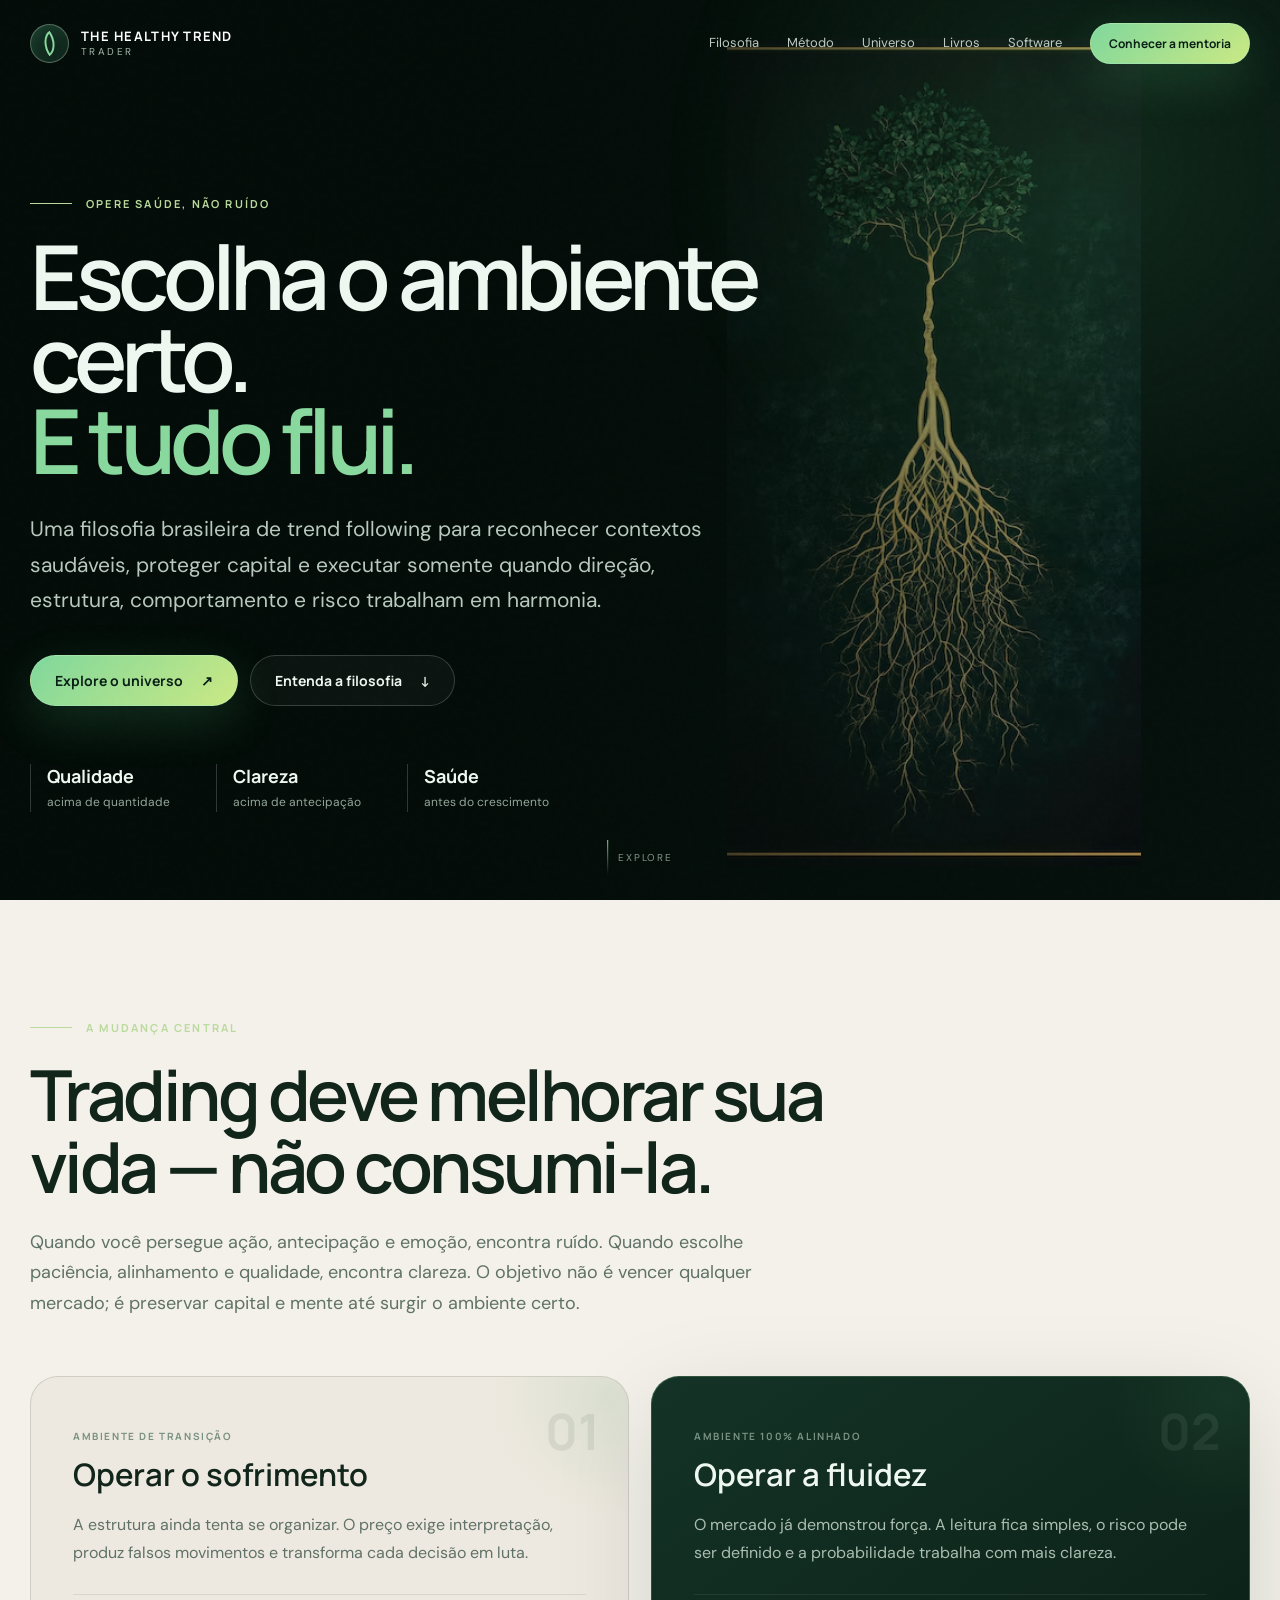
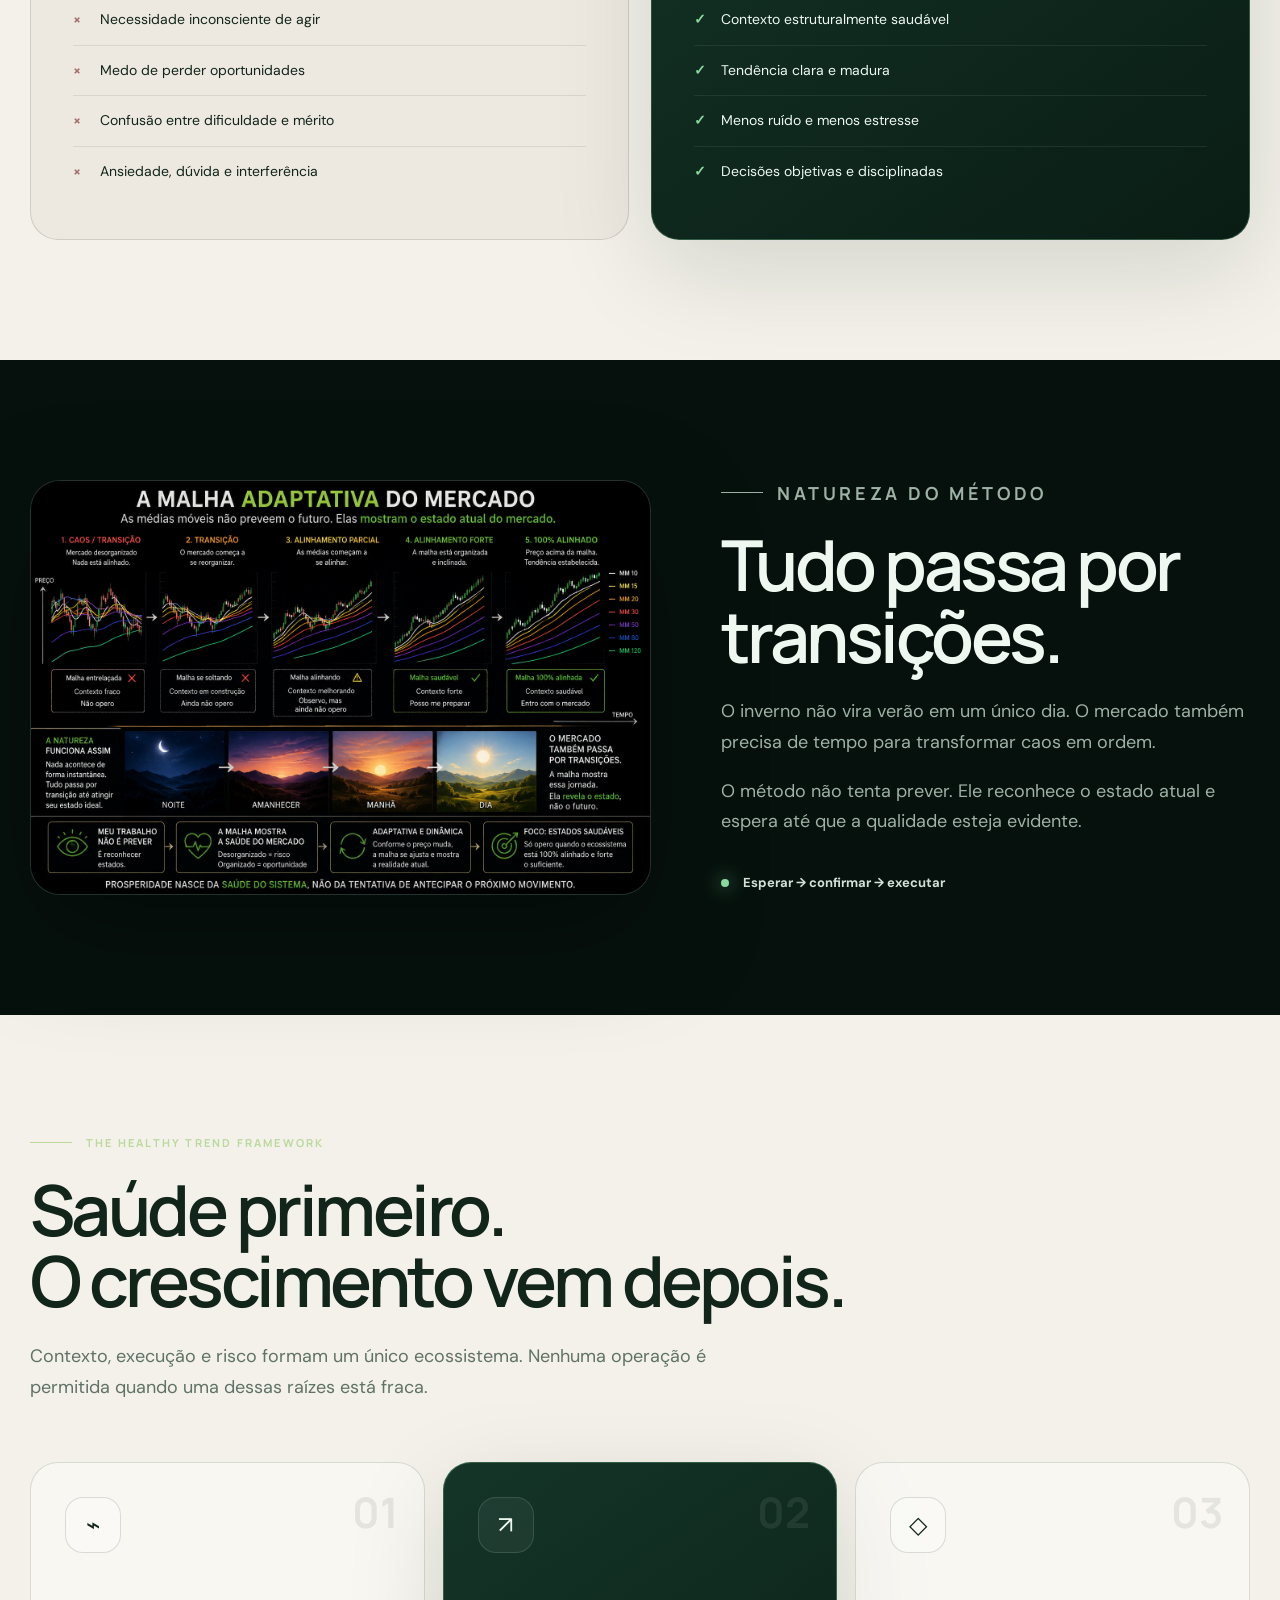
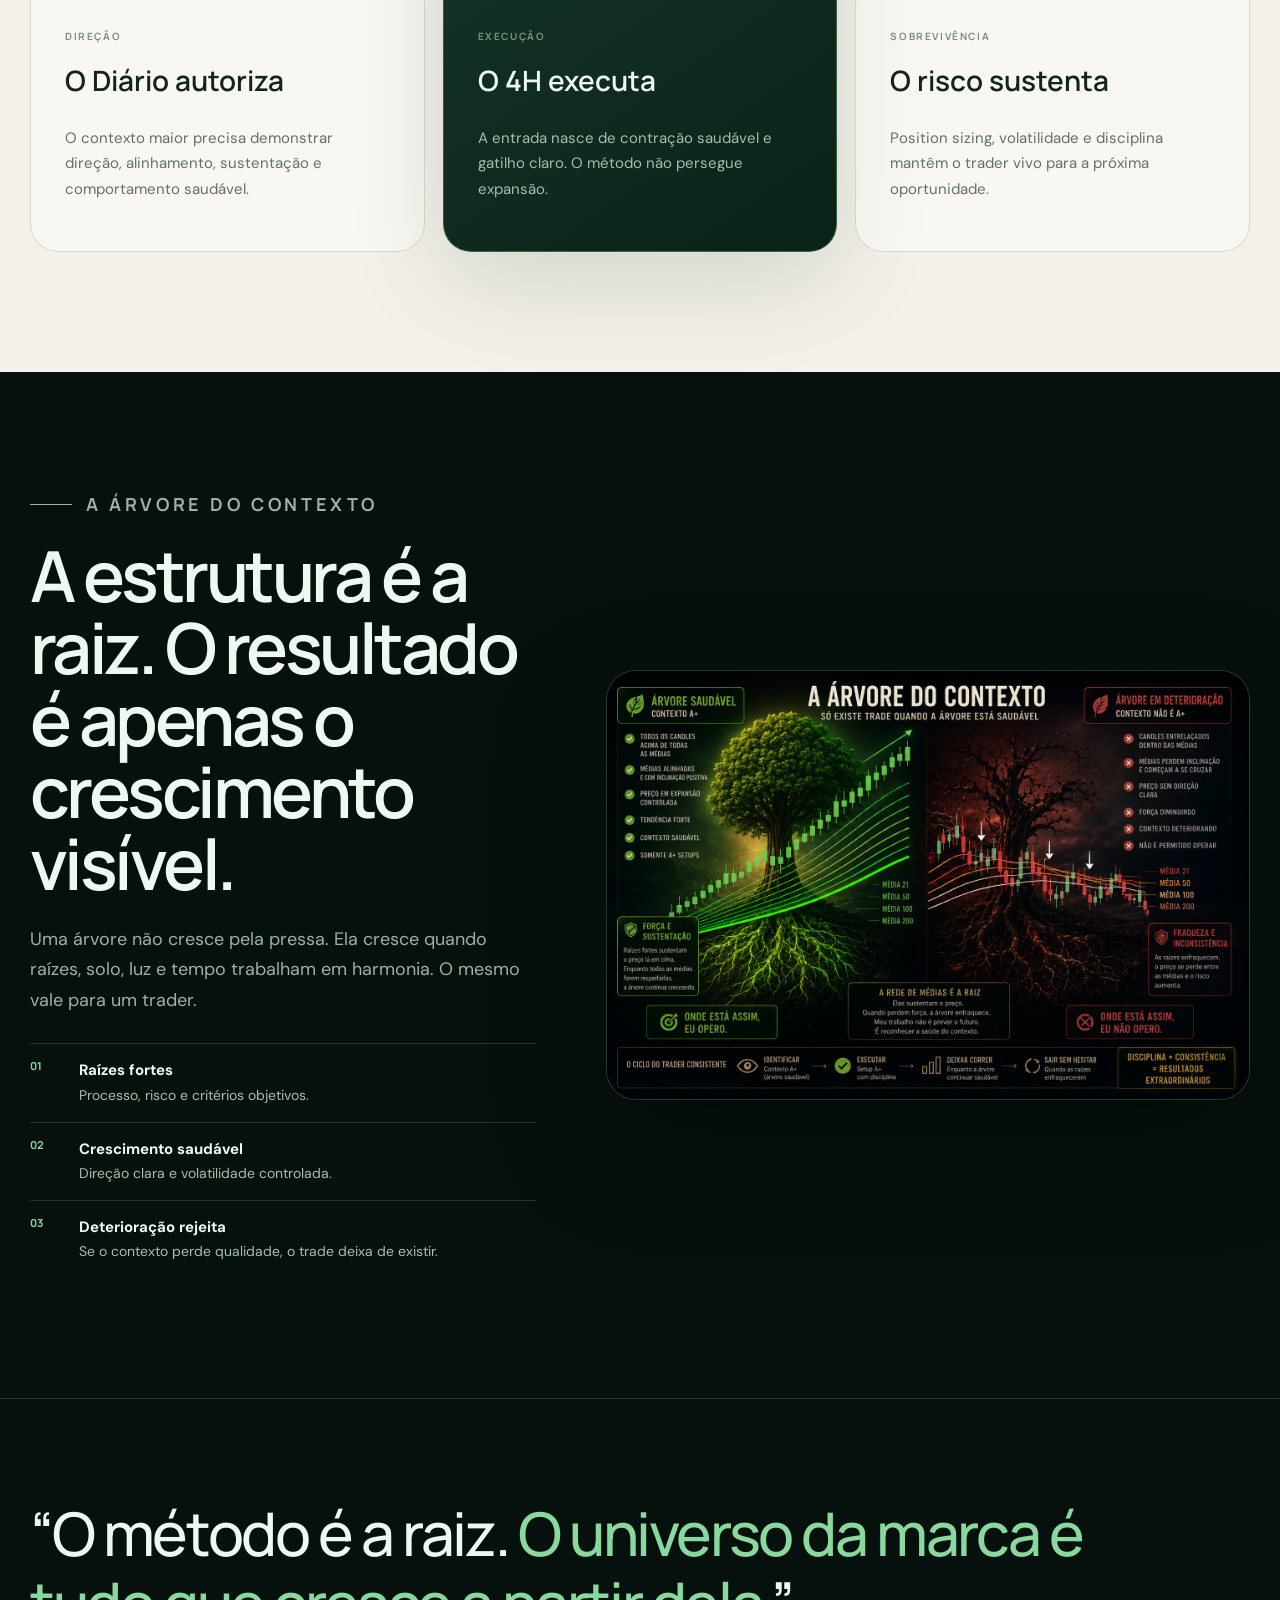
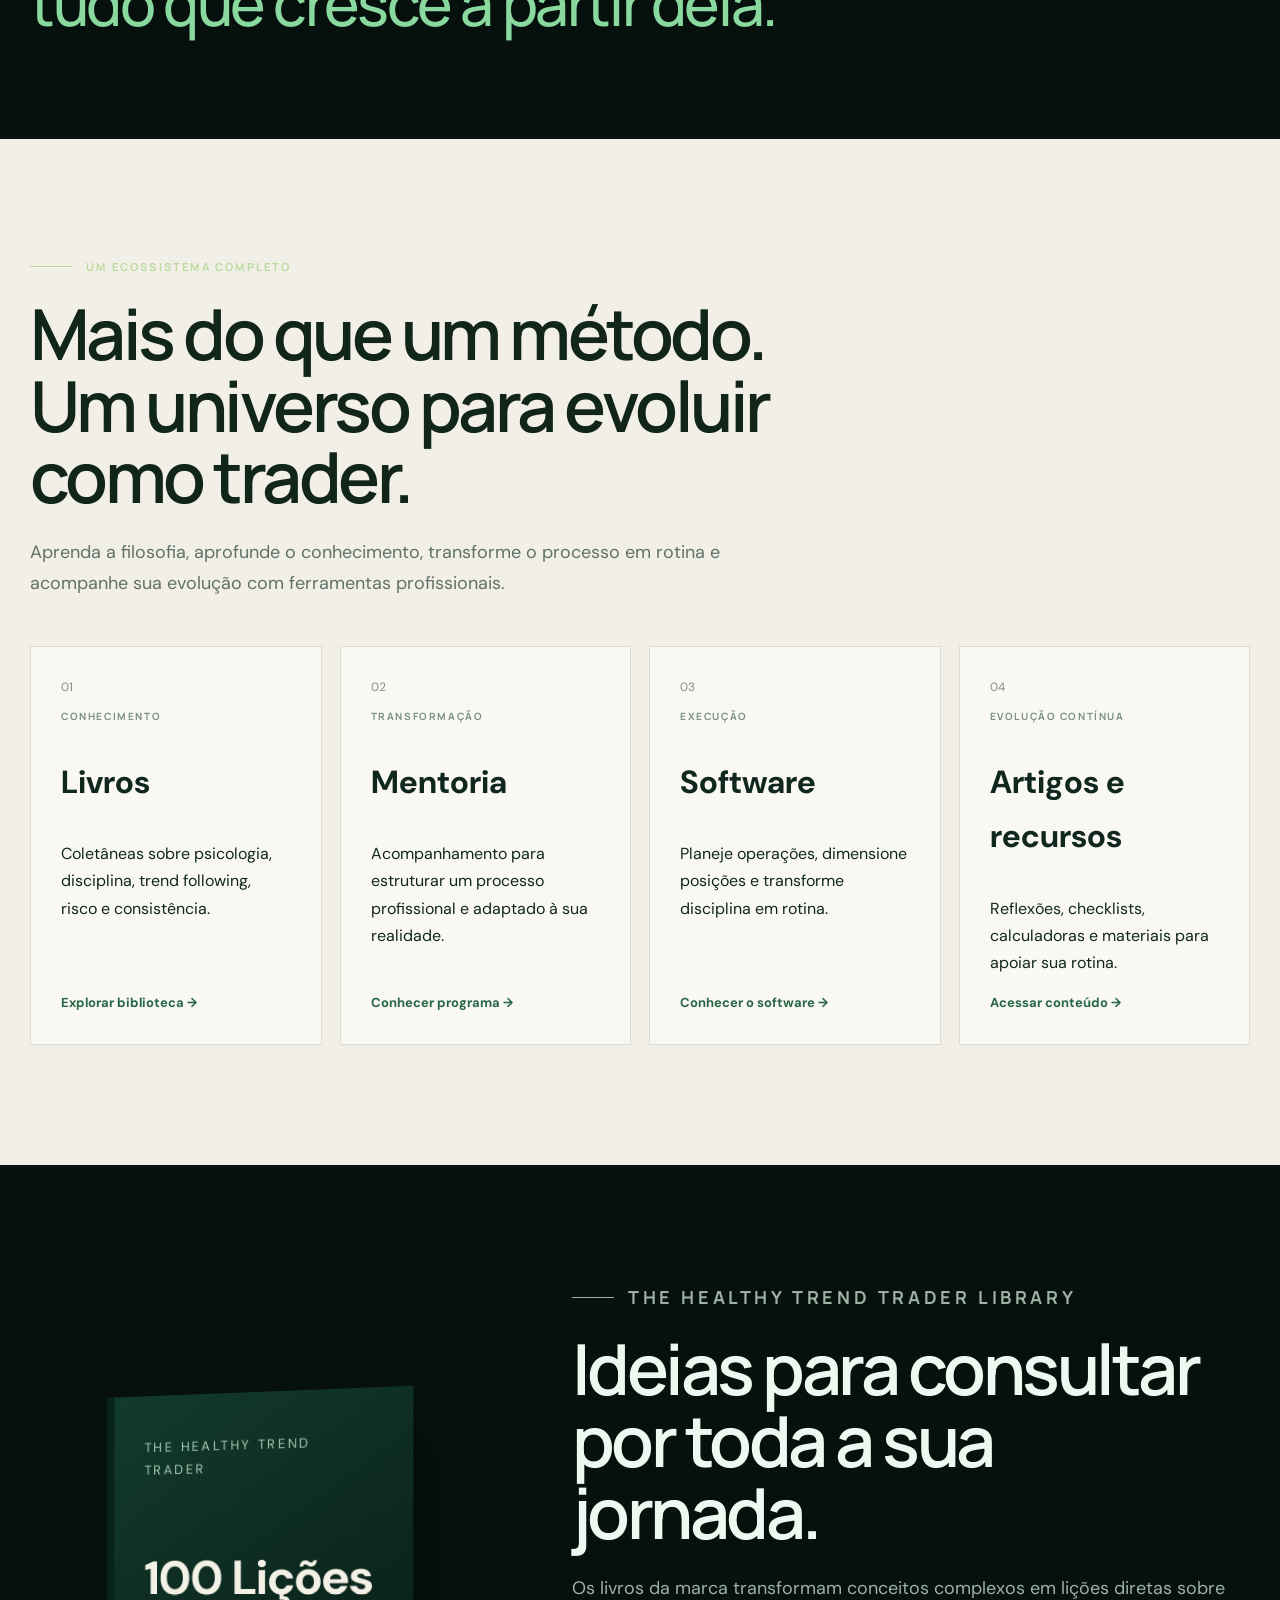
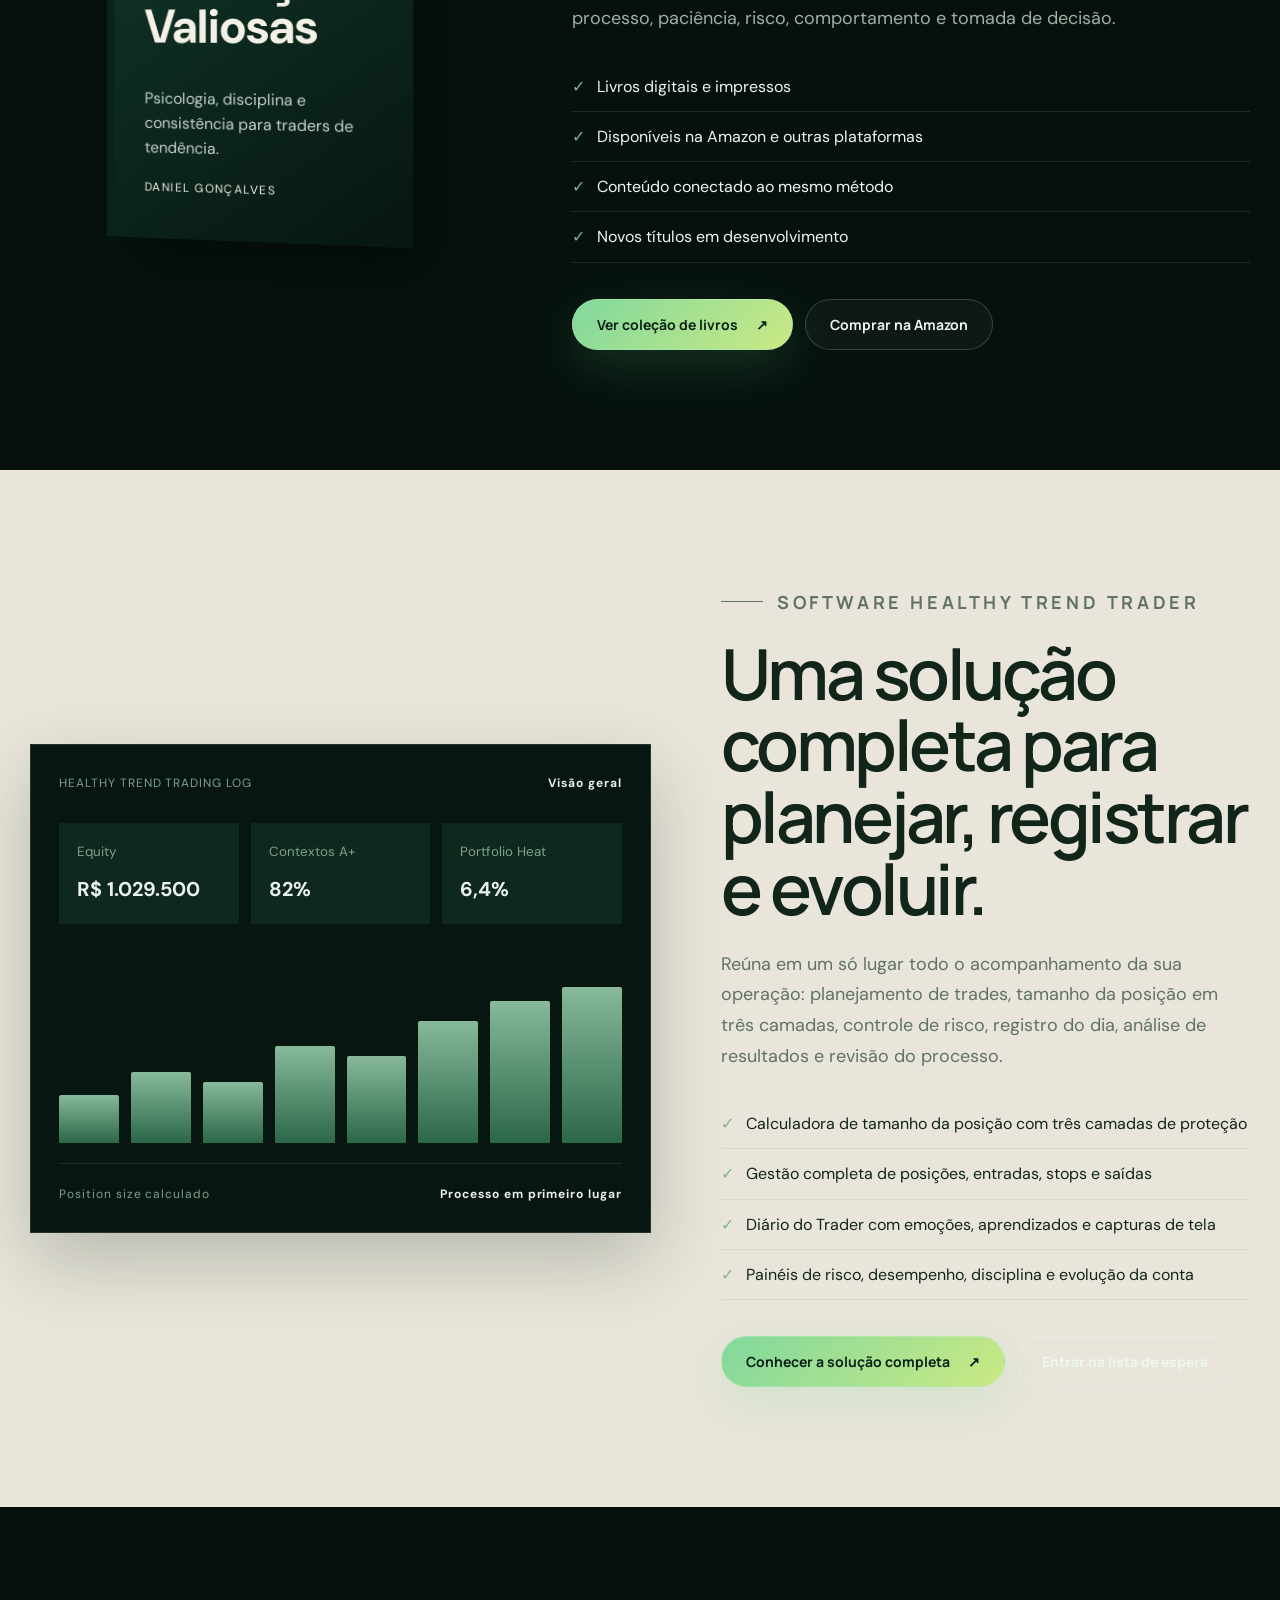
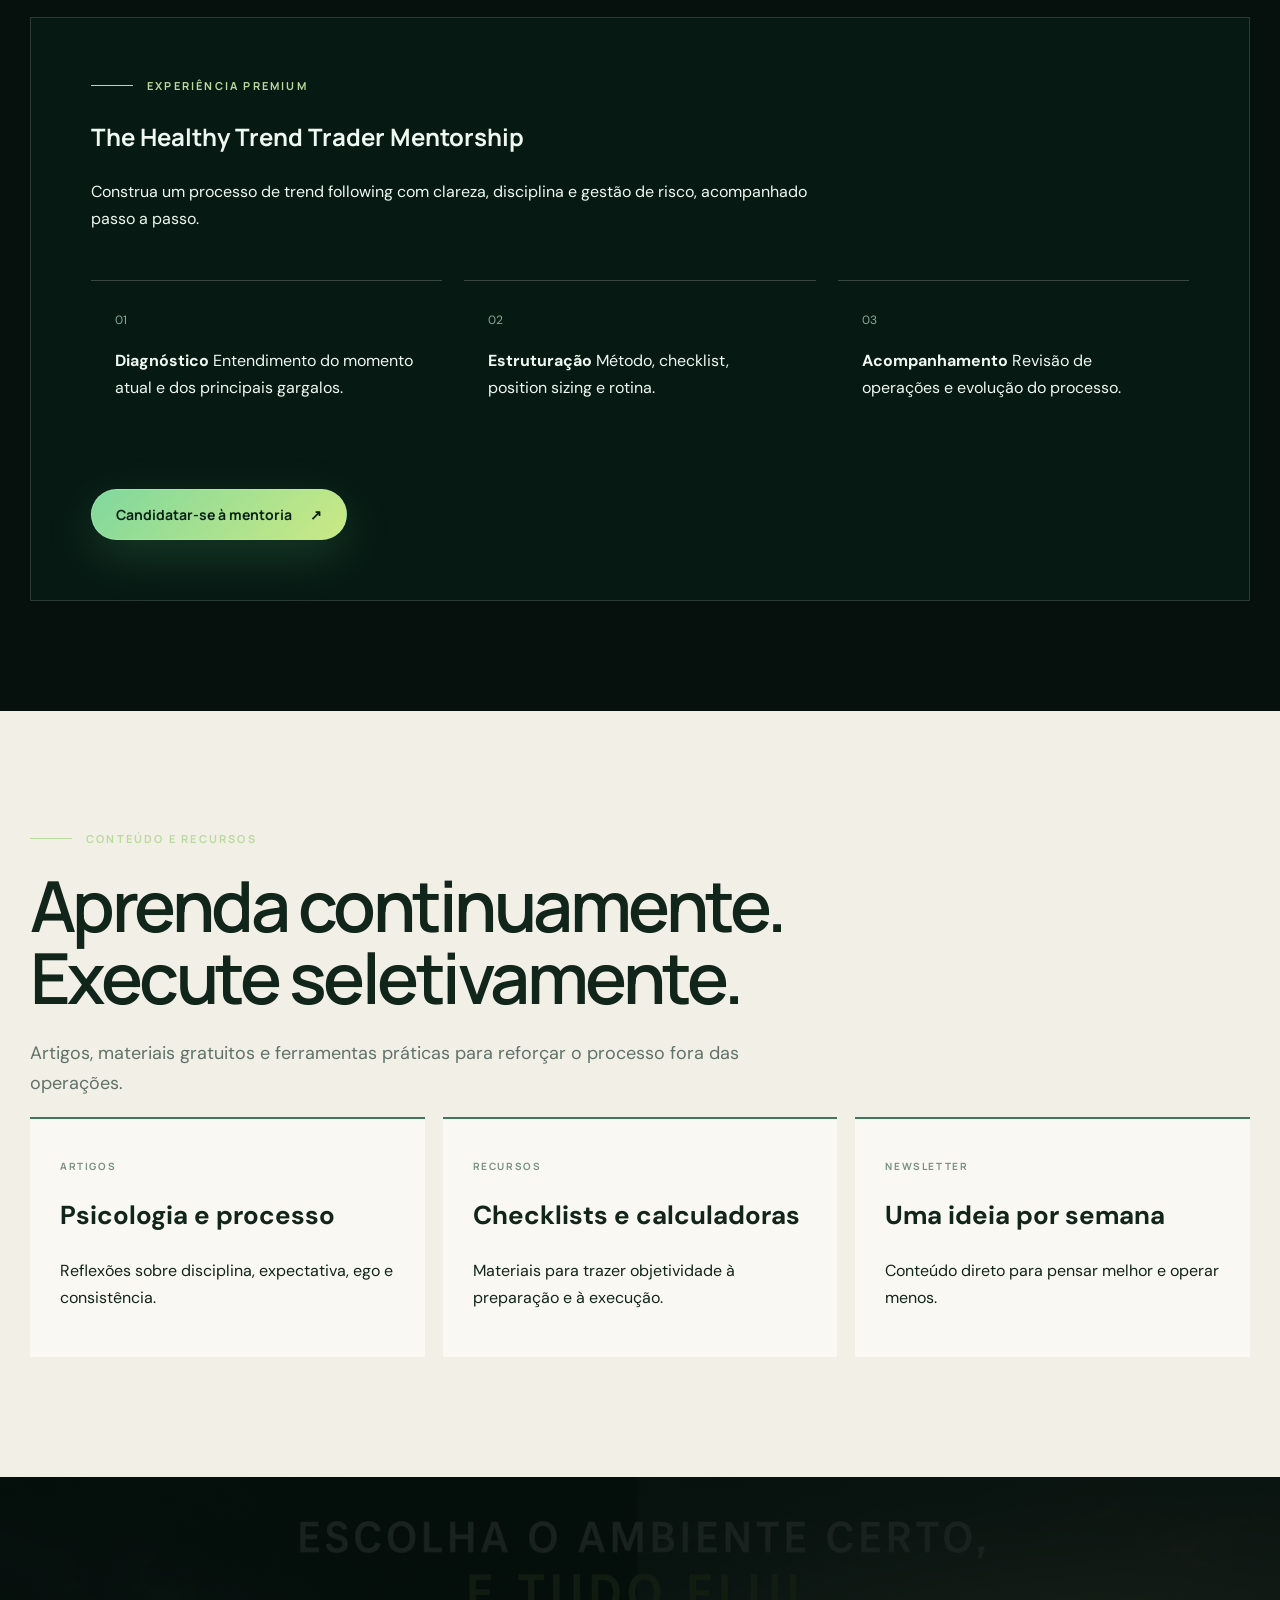
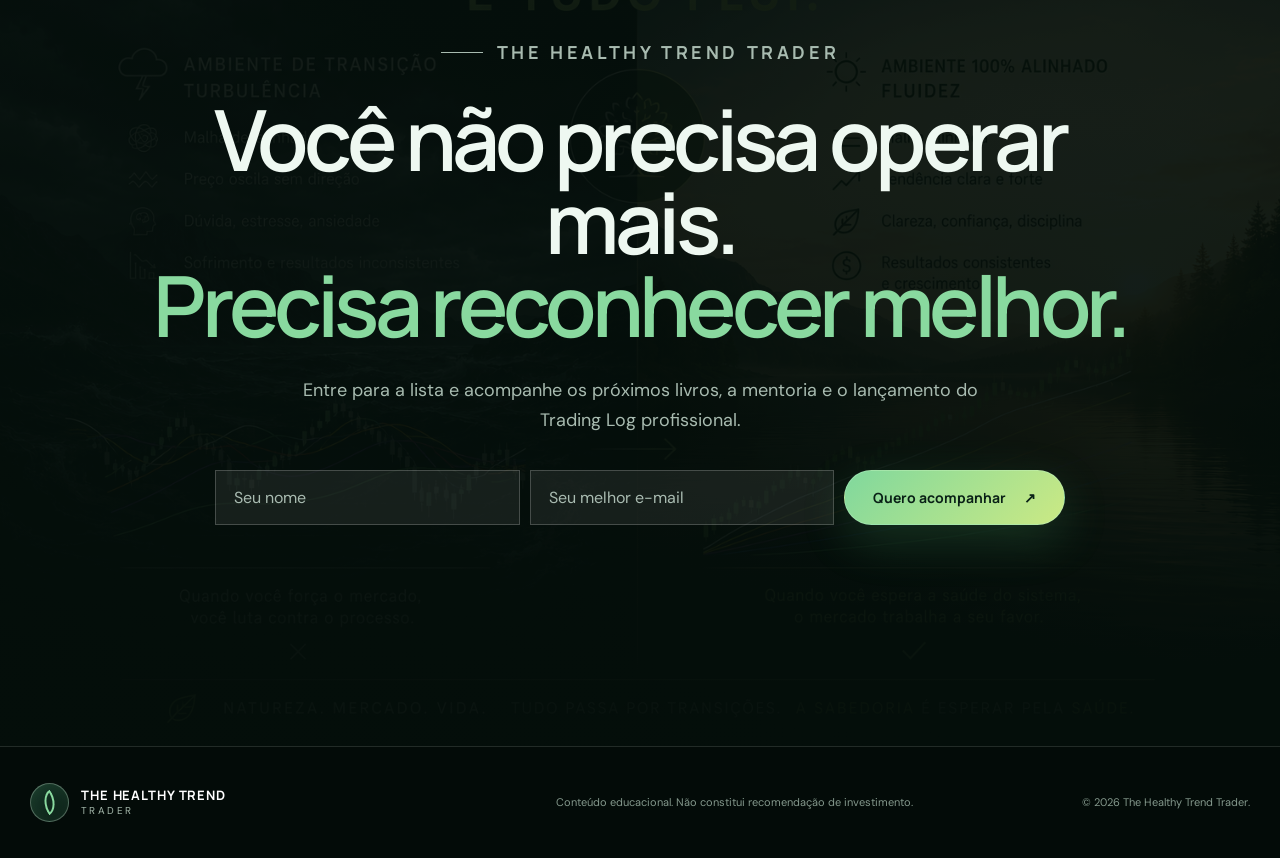
==== commit 25b25864: "Added Software Page" ====
--- a/index.html
+++ b/index.html
@@ -23,7 +23,7 @@
     </a>
     <button class="menu-toggle" aria-label="Abrir menu" aria-expanded="false"><span></span><span></span></button>
     <div class="nav-links">
-      <a href="#filosofia">Filosofia</a><a href="#metodo">Método</a><a href="#universo">Universo</a><a href="#livros">Livros</a><a href="#software">Software</a>
+      <a href="#filosofia">Filosofia</a><a href="#metodo">Método</a><a href="#universo">Universo</a><a href="#livros">Livros</a><a href="software.html">Software</a>
       <a class="button button-small" href="#mentoria">Conhecer a mentoria</a>
     </div>
   </nav>
@@ -75,7 +75,7 @@
   <div class="ecosystem-grid">
     <a class="ecosystem-card reveal" href="#livros"><span>01</span><p class="micro-label">Conhecimento</p><h3>Livros</h3><p>Coletâneas sobre psicologia, disciplina, trend following, risco e consistência.</p><strong>Explorar biblioteca →</strong></a>
     <a class="ecosystem-card reveal" href="#mentoria"><span>02</span><p class="micro-label">Transformação</p><h3>Mentoria</h3><p>Acompanhamento para estruturar um processo profissional e adaptado à sua realidade.</p><strong>Conhecer programa →</strong></a>
-    <a class="ecosystem-card reveal" href="#software"><span>03</span><p class="micro-label">Execução</p><h3>Trading Log</h3><p>Planeje operações, calcule position size e meça a qualidade das decisões.</p><strong>Ver software →</strong></a>
+    <a class="ecosystem-card reveal" href="software.html"><span>03</span><p class="micro-label">Execução</p><h3>Software</h3><p>Planeje operações, dimensione posições e transforme disciplina em rotina.</p><strong>Conhecer o software →</strong></a>
     <a class="ecosystem-card reveal" href="#conteudo"><span>04</span><p class="micro-label">Evolução contínua</p><h3>Artigos e recursos</h3><p>Reflexões, checklists, calculadoras e materiais para apoiar sua rotina.</p><strong>Acessar conteúdo →</strong></a>
   </div>
 </div></section>
@@ -92,7 +92,7 @@
     <div class="dash-chart"><span style="height:28%"></span><span style="height:42%"></span><span style="height:36%"></span><span style="height:57%"></span><span style="height:51%"></span><span style="height:72%"></span><span style="height:84%"></span><span style="height:92%"></span></div>
     <div class="dash-footer"><span>Position size calculado</span><strong>Processo em primeiro lugar</strong></div>
   </div>
-  <div class="story-copy reveal"><p class="eyebrow">Healthy Trend Trading Log</p><h2>Um diário que mede mais do que dinheiro.</h2><p>O software transforma o método em rotina: planejamento, dimensionamento da posição, controle de risco e avaliação da qualidade de cada decisão.</p><ul class="feature-list"><li>Cálculo de position size baseado em risco e ATR</li><li>Registro de entradas, stops, saídas e screenshots</li><li>Classificação de contexto A+ e aderência ao processo</li><li>Equity, exposição total e portfolio heat</li></ul><a class="button" href="#lista">Entrar na lista de espera <span>↗</span></a></div>
+  <div class="story-copy reveal"><p class="eyebrow">Software Healthy Trend Trader</p><h2>Uma solução completa para planejar, registrar e evoluir.</h2><p>Reúna em um só lugar todo o acompanhamento da sua operação: planejamento de trades, tamanho da posição em três camadas, controle de risco, registro do dia, análise de resultados e revisão do processo.</p><ul class="feature-list"><li>Calculadora de tamanho da posição com três camadas de proteção</li><li>Gestão completa de posições, entradas, stops e saídas</li><li>Diário do Trader com emoções, aprendizados e capturas de tela</li><li>Painéis de risco, desempenho, disciplina e evolução da conta</li></ul><div class="hero-actions"><a class="button" href="software.html">Conhecer a solução completa <span>↗</span></a><a class="button button-ghost" href="#lista">Entrar na lista de espera</a></div></div>
 </div></section>
 
 <section class="section mentorship section-dark" id="mentoria"><div class="shell mentorship-panel reveal">
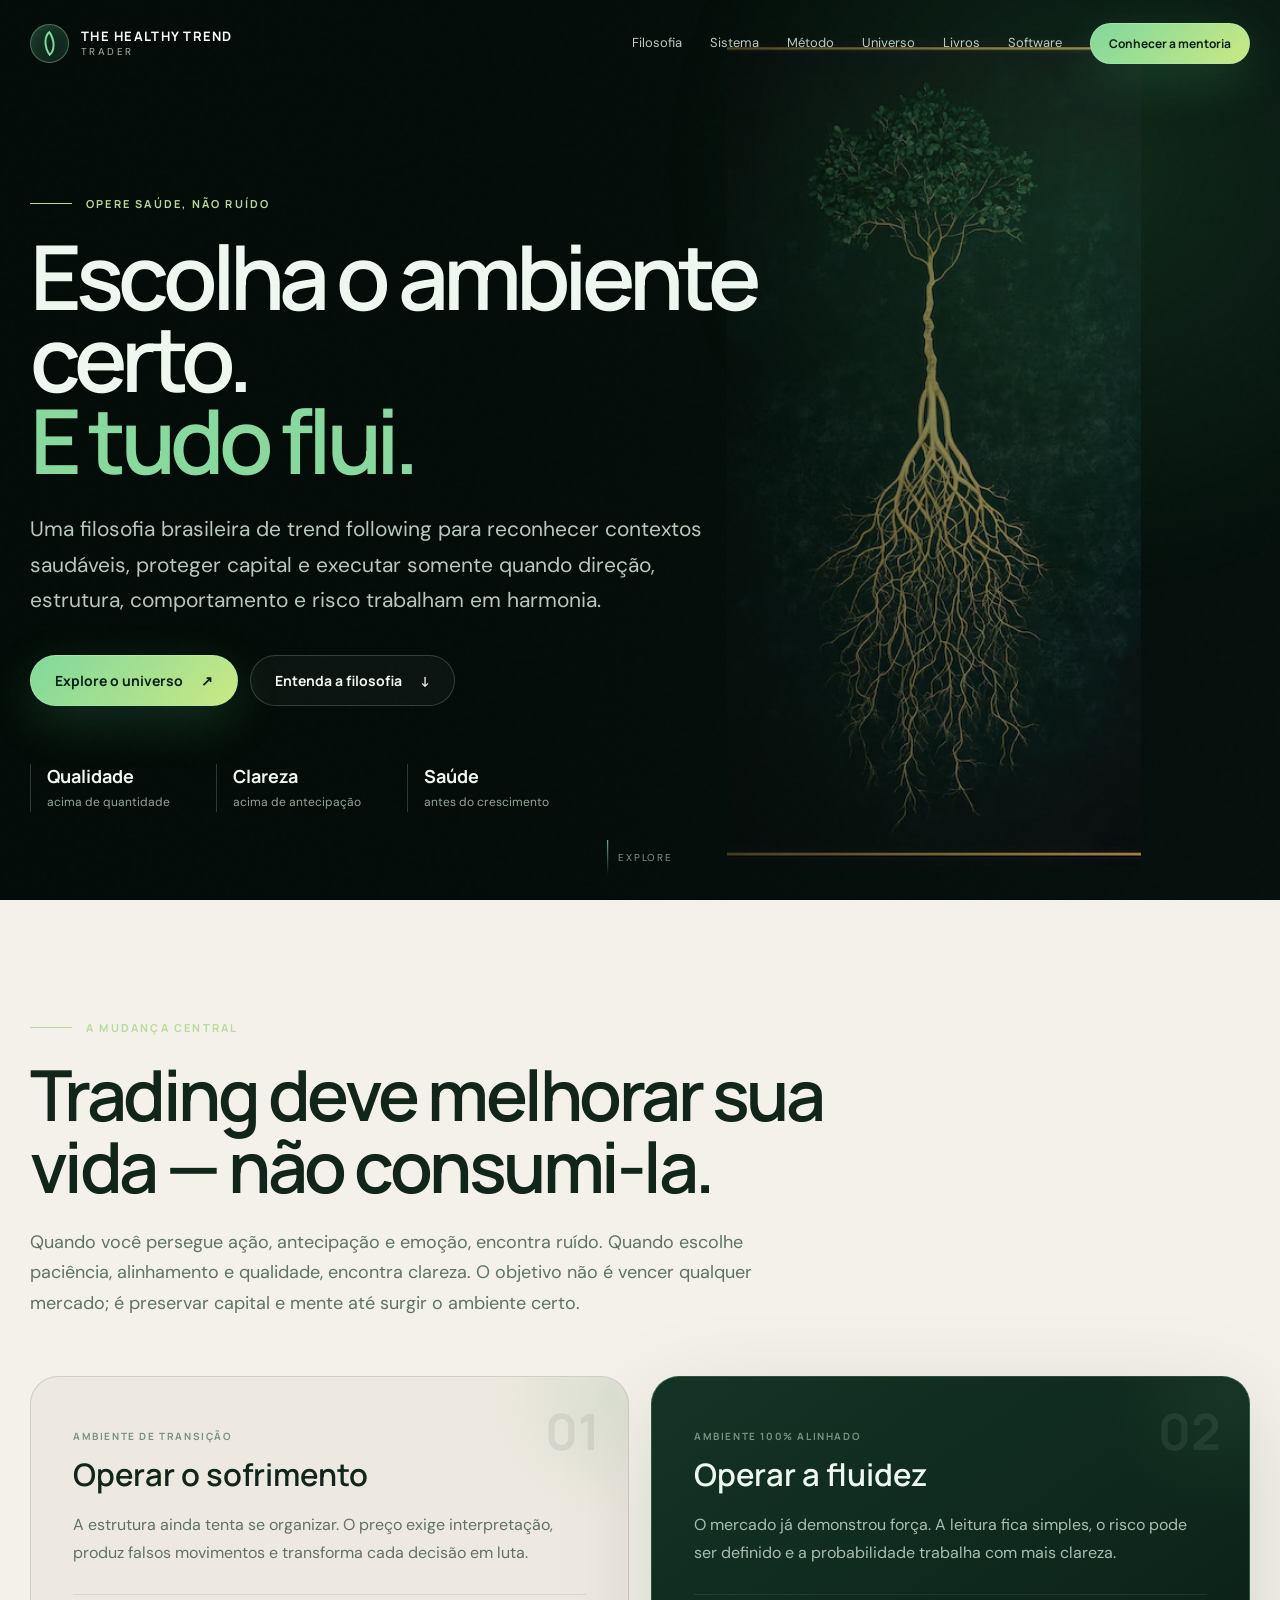
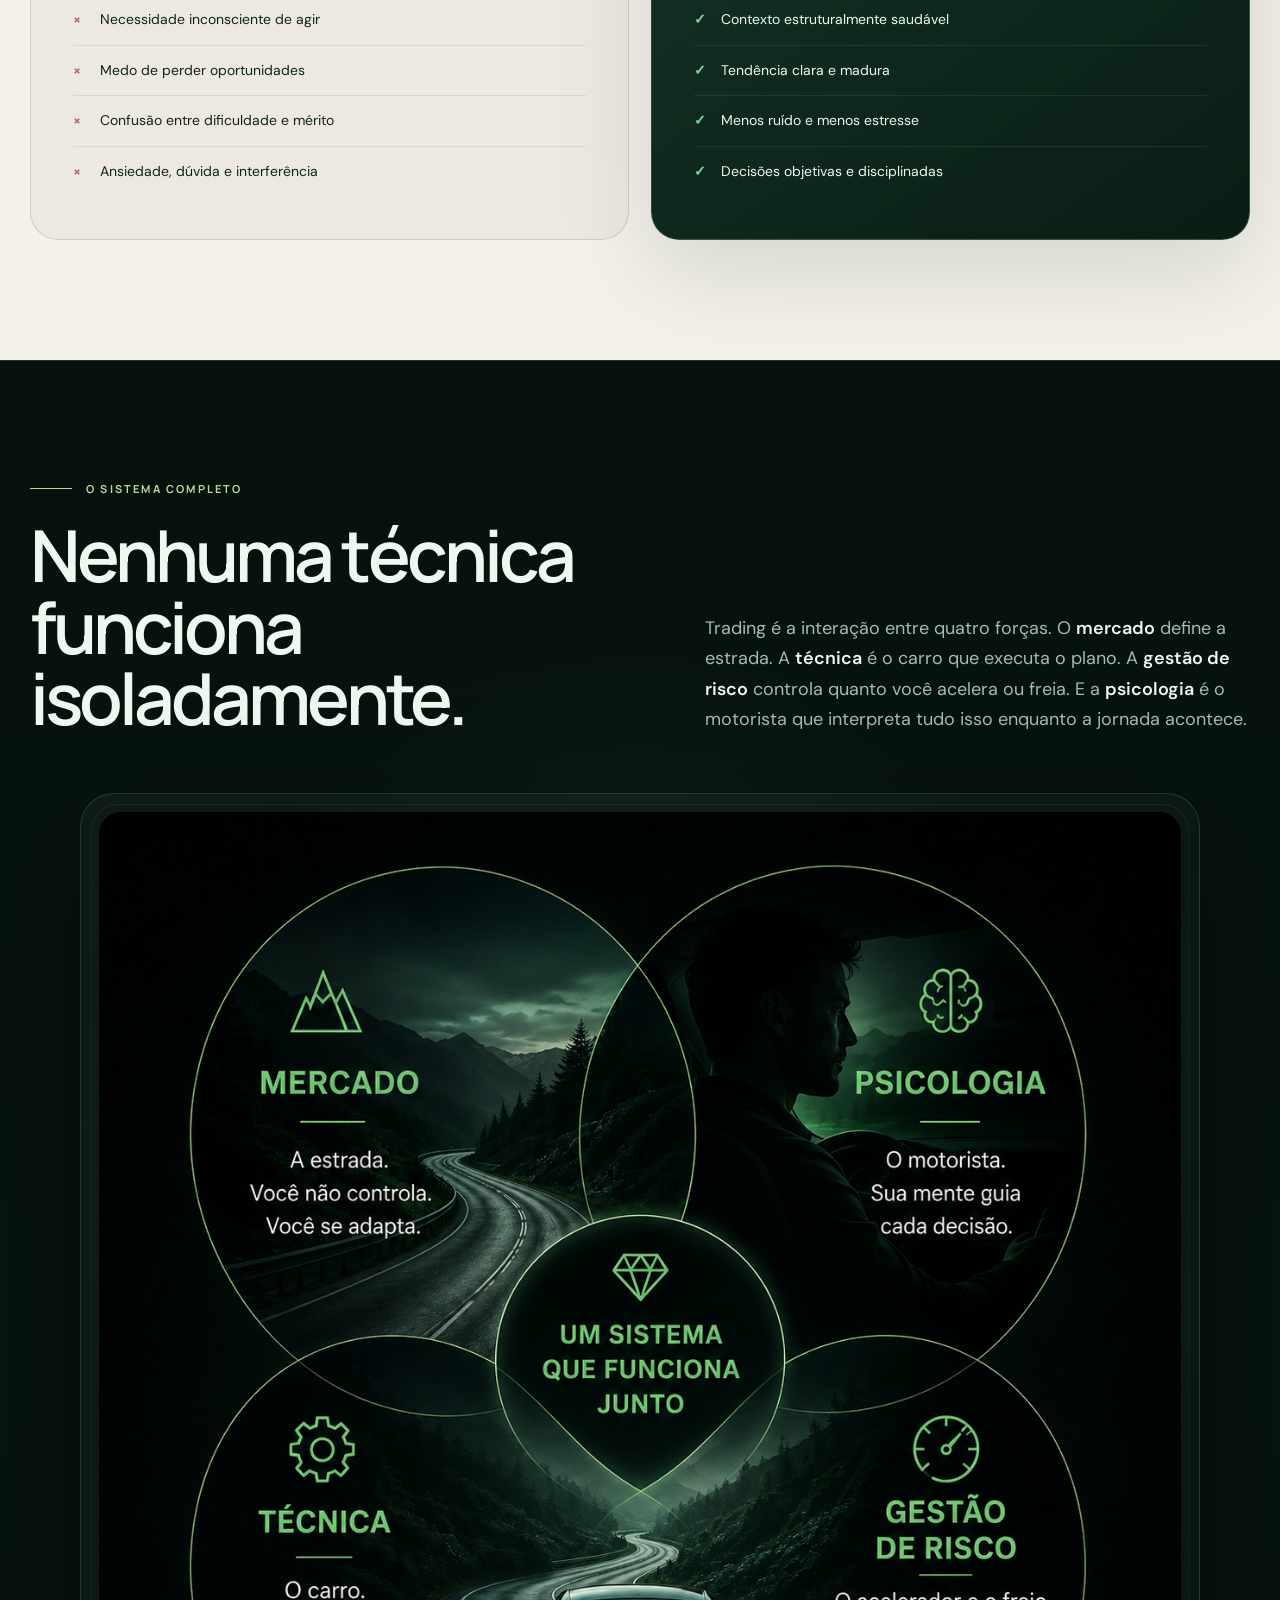
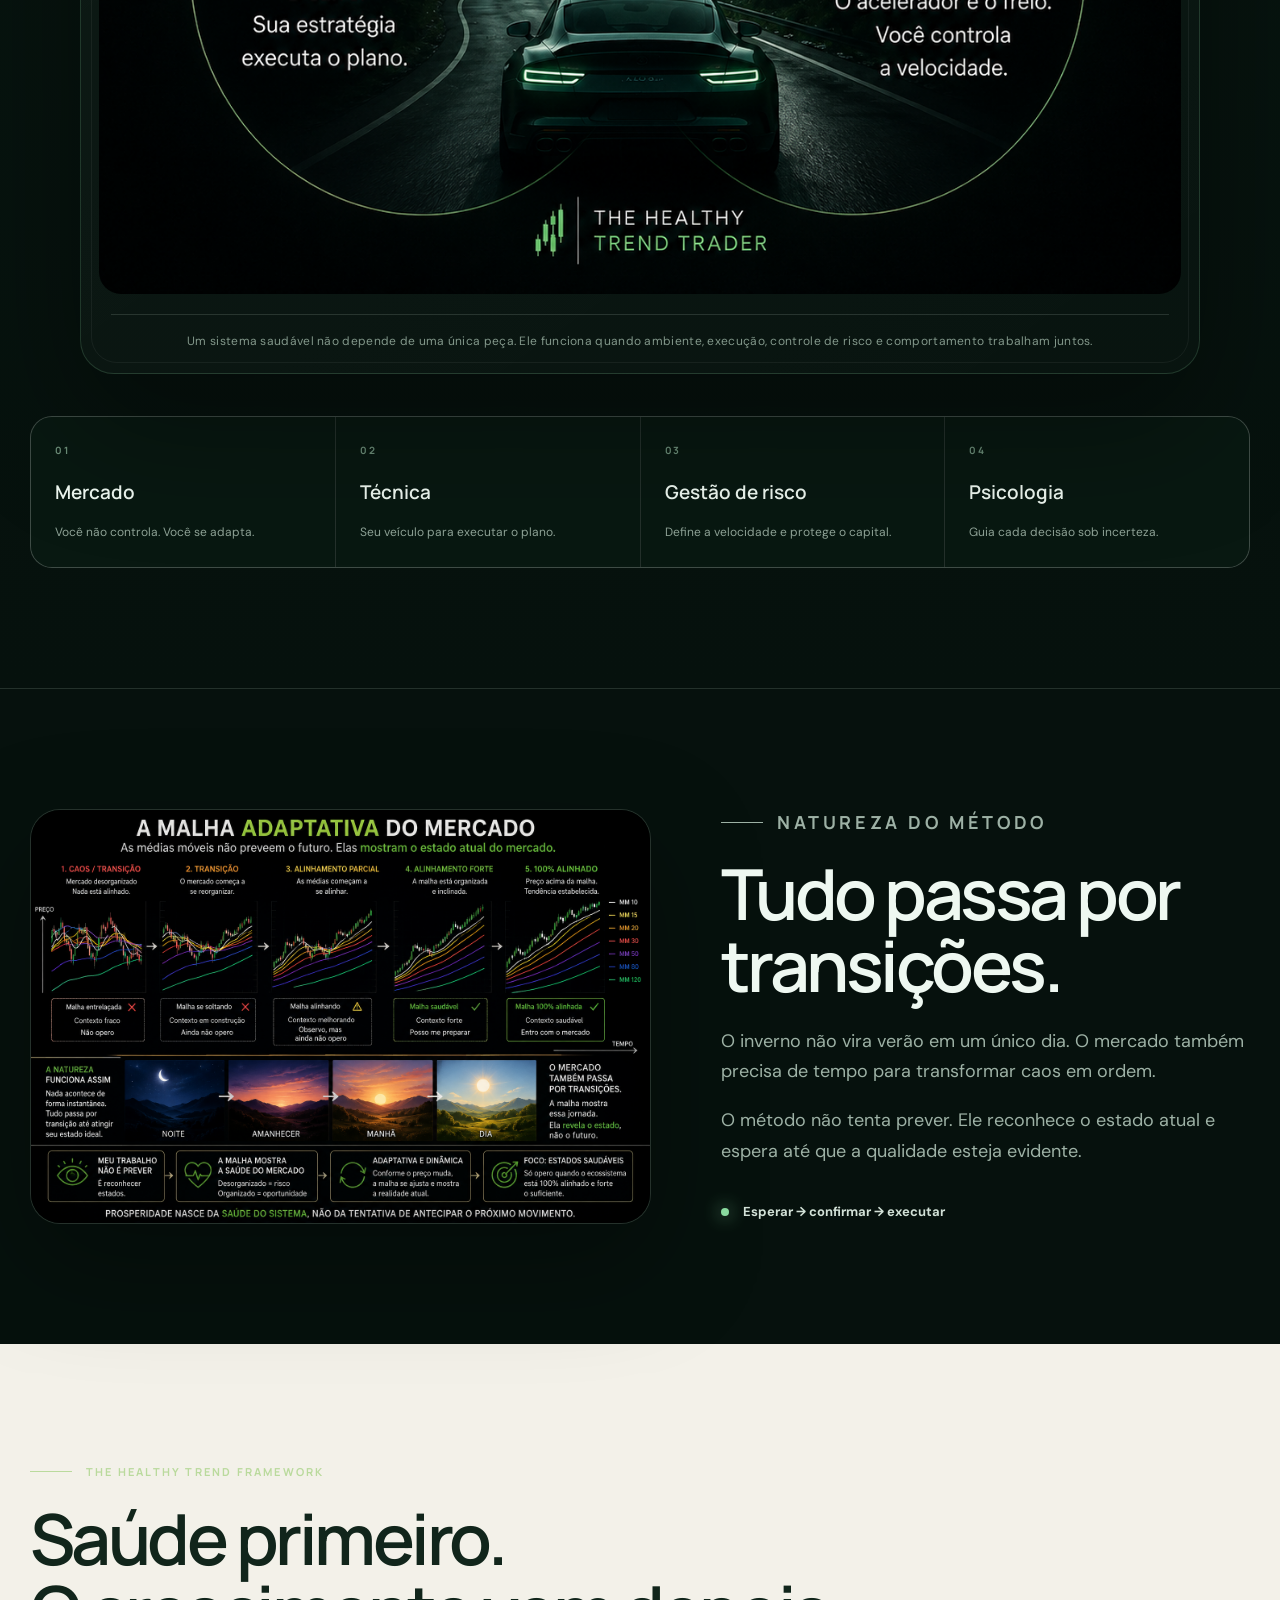
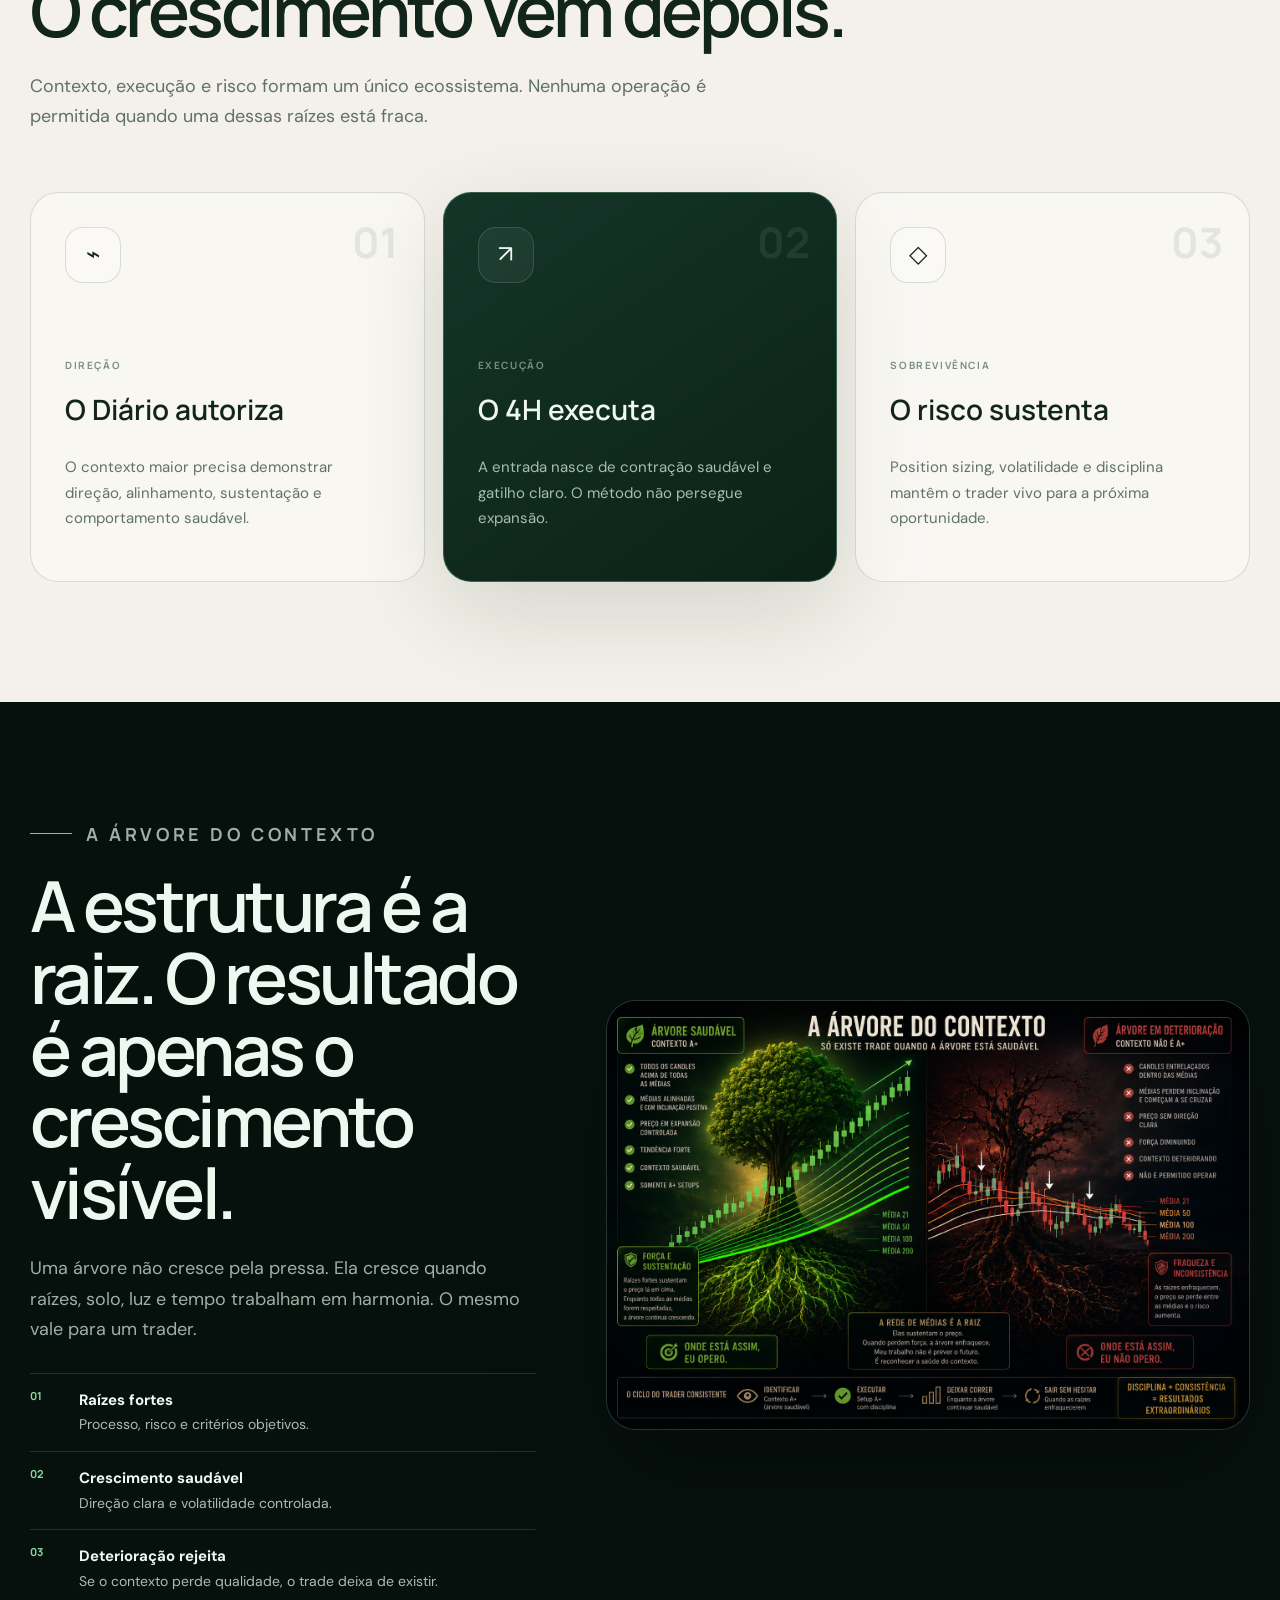
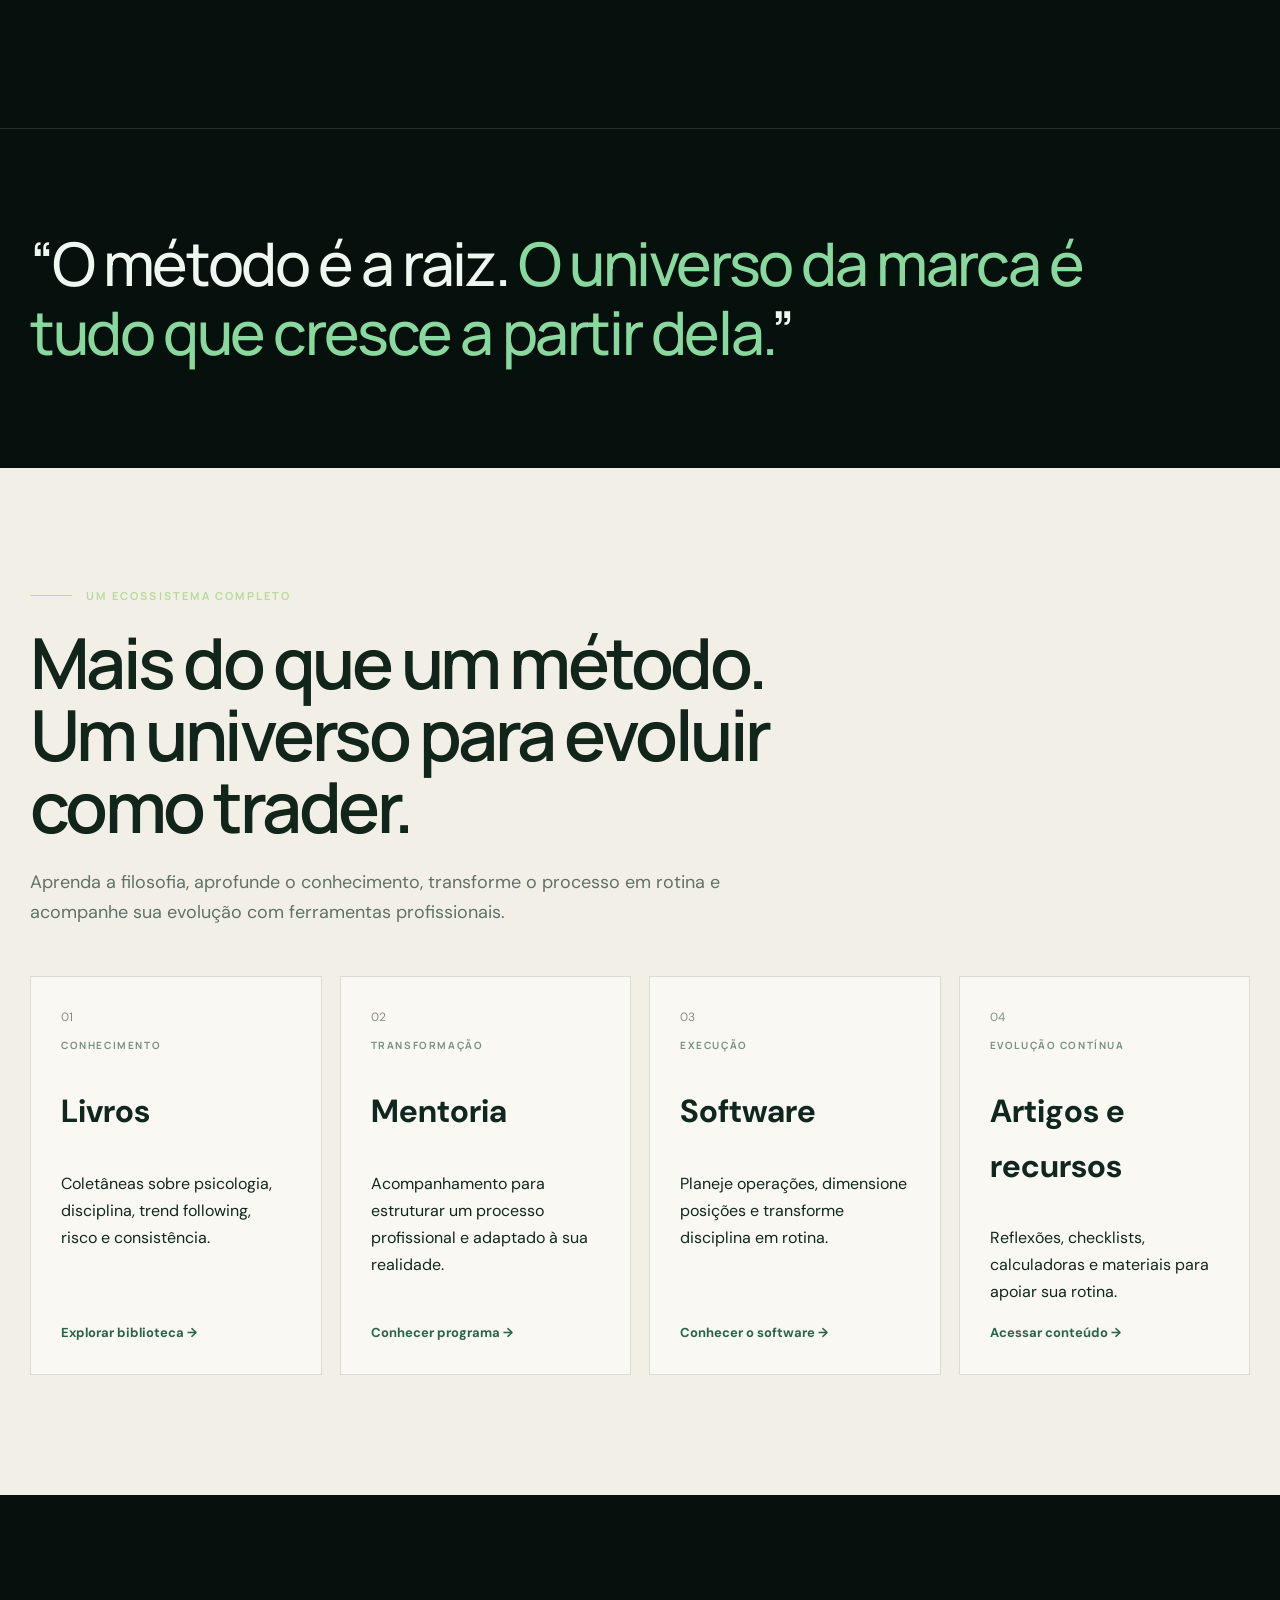
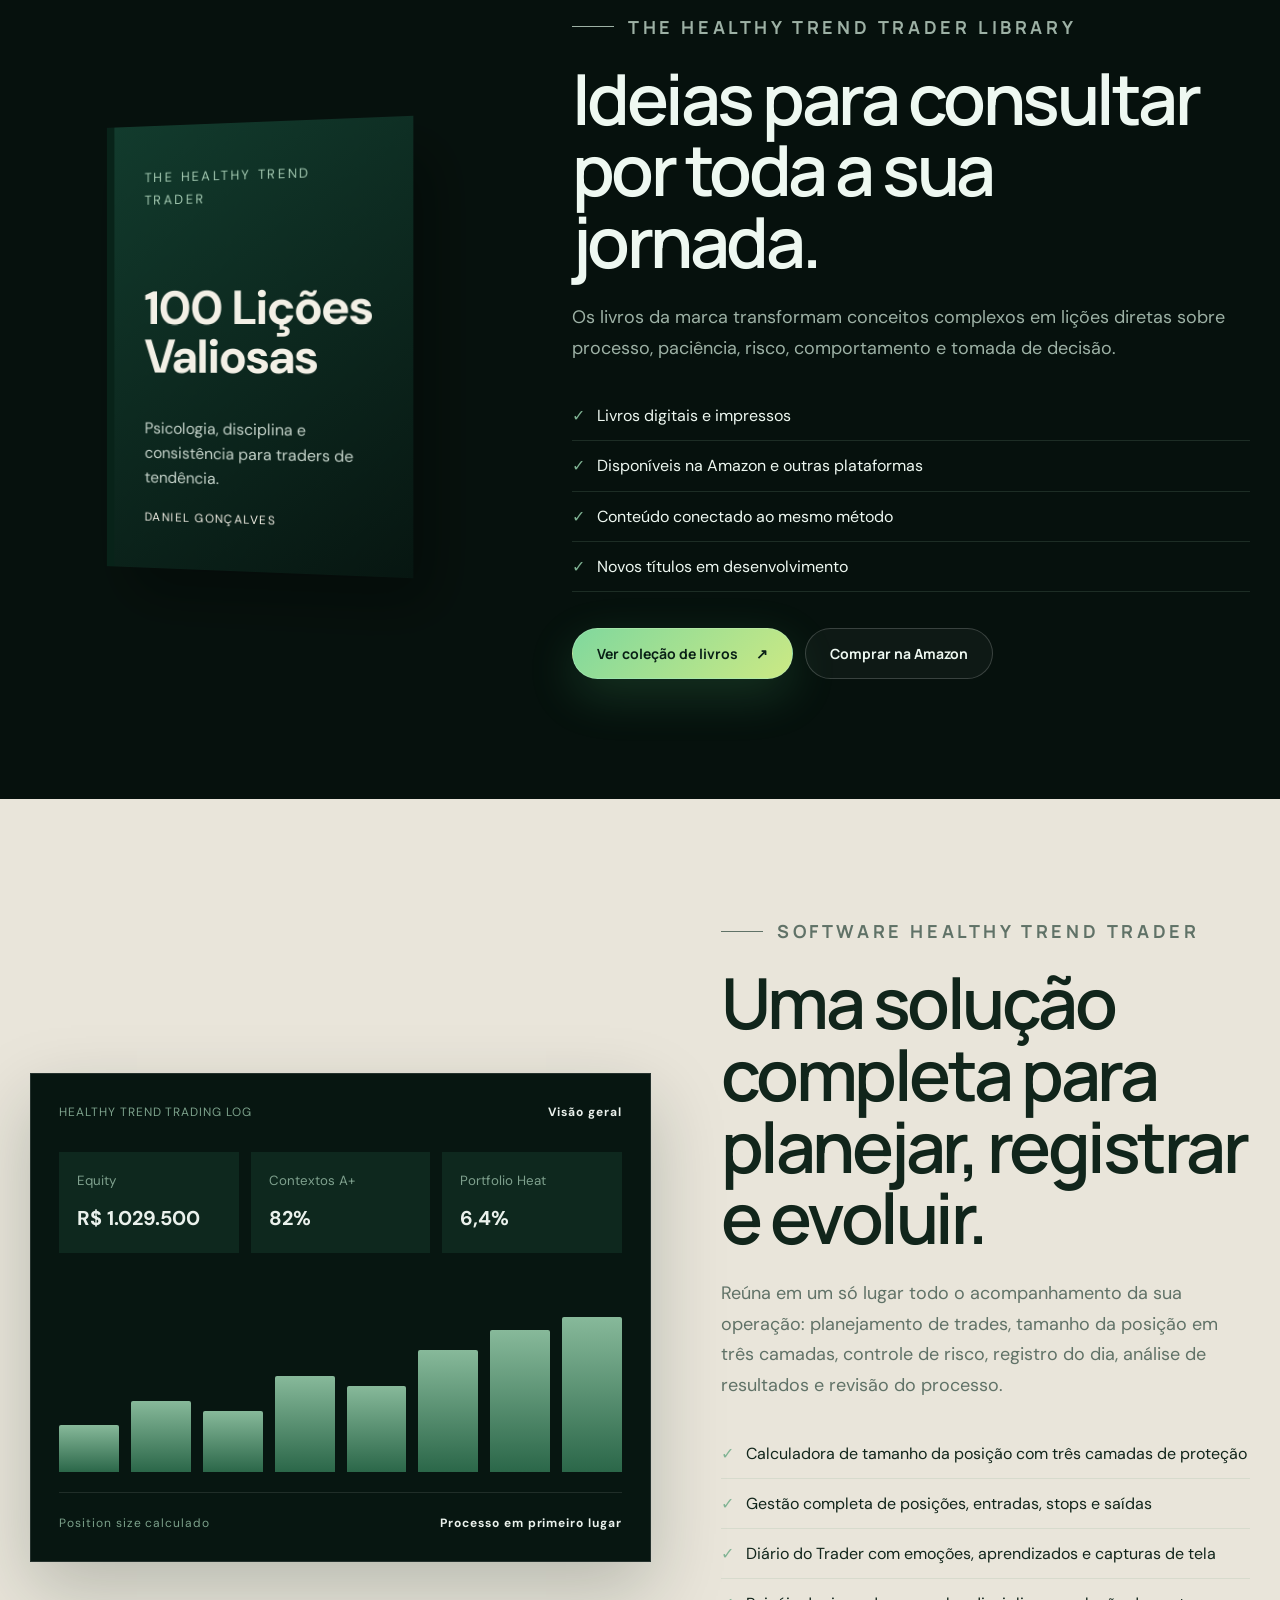
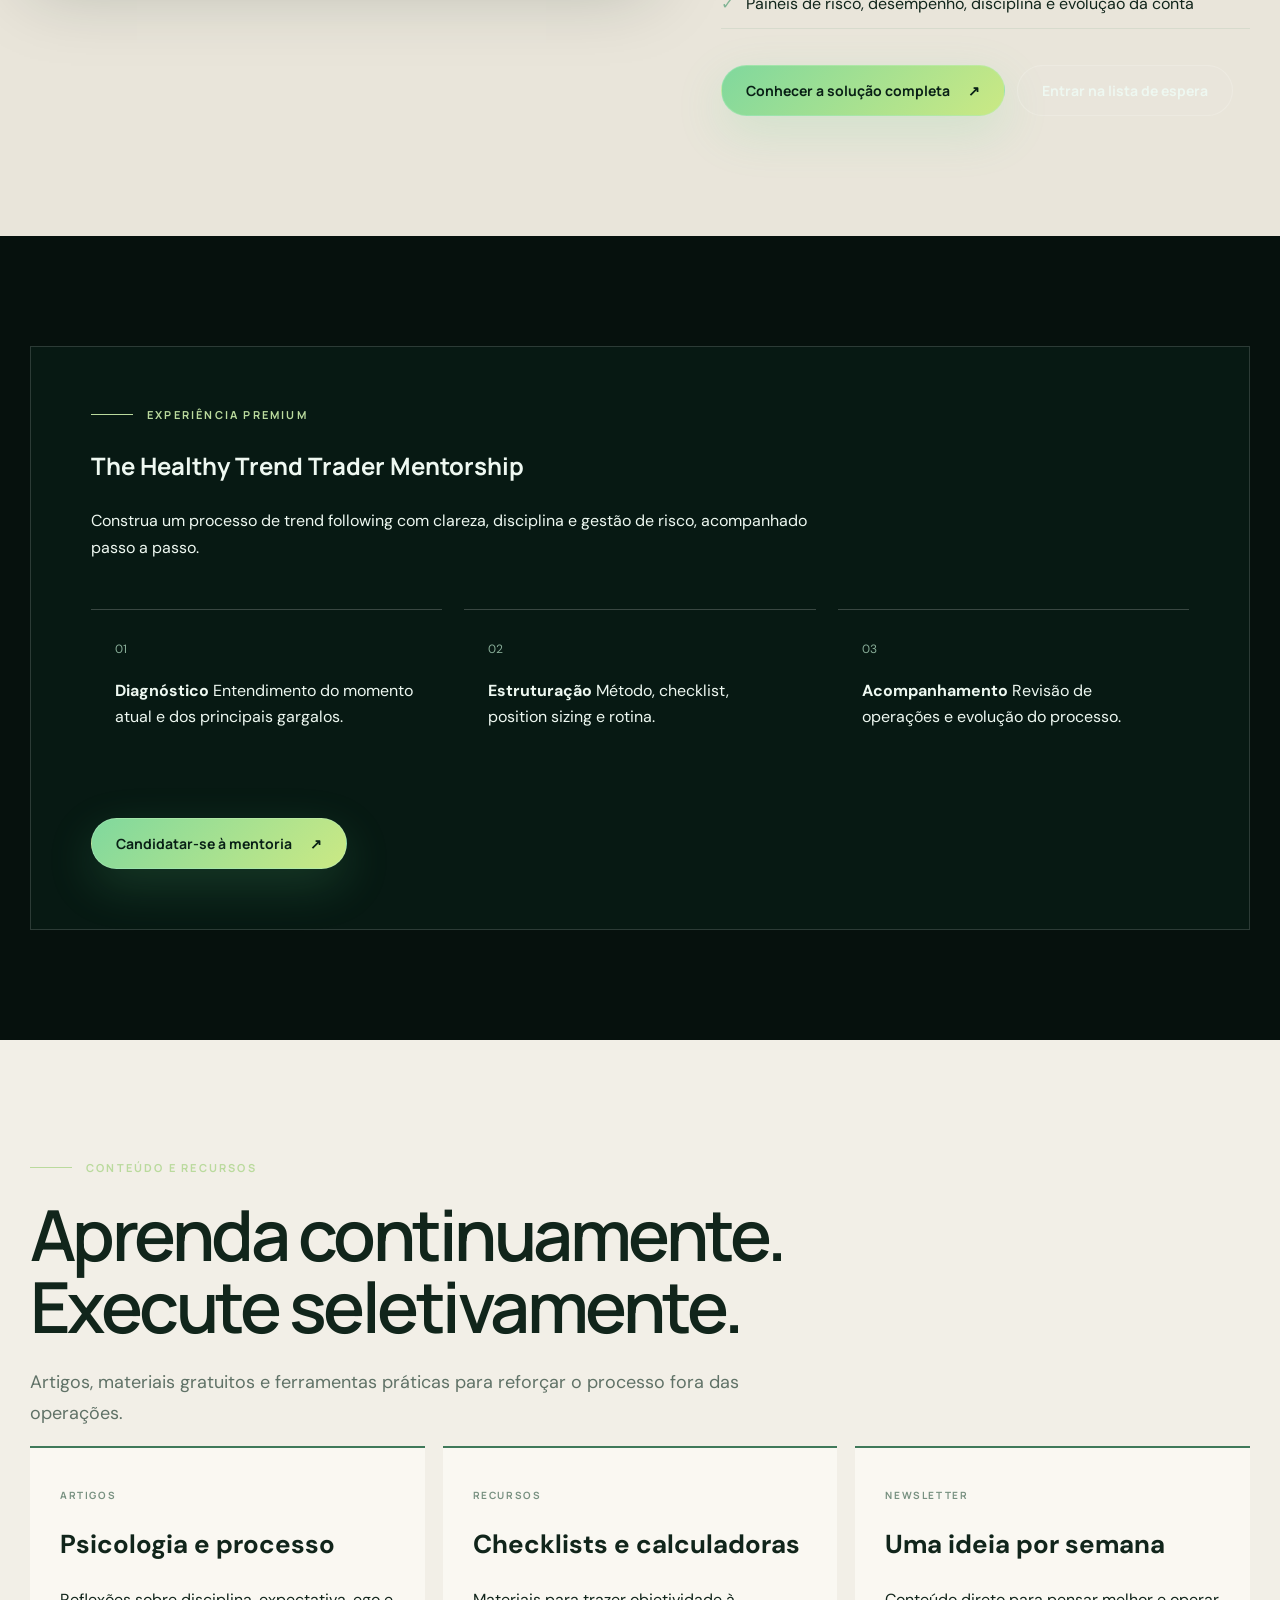
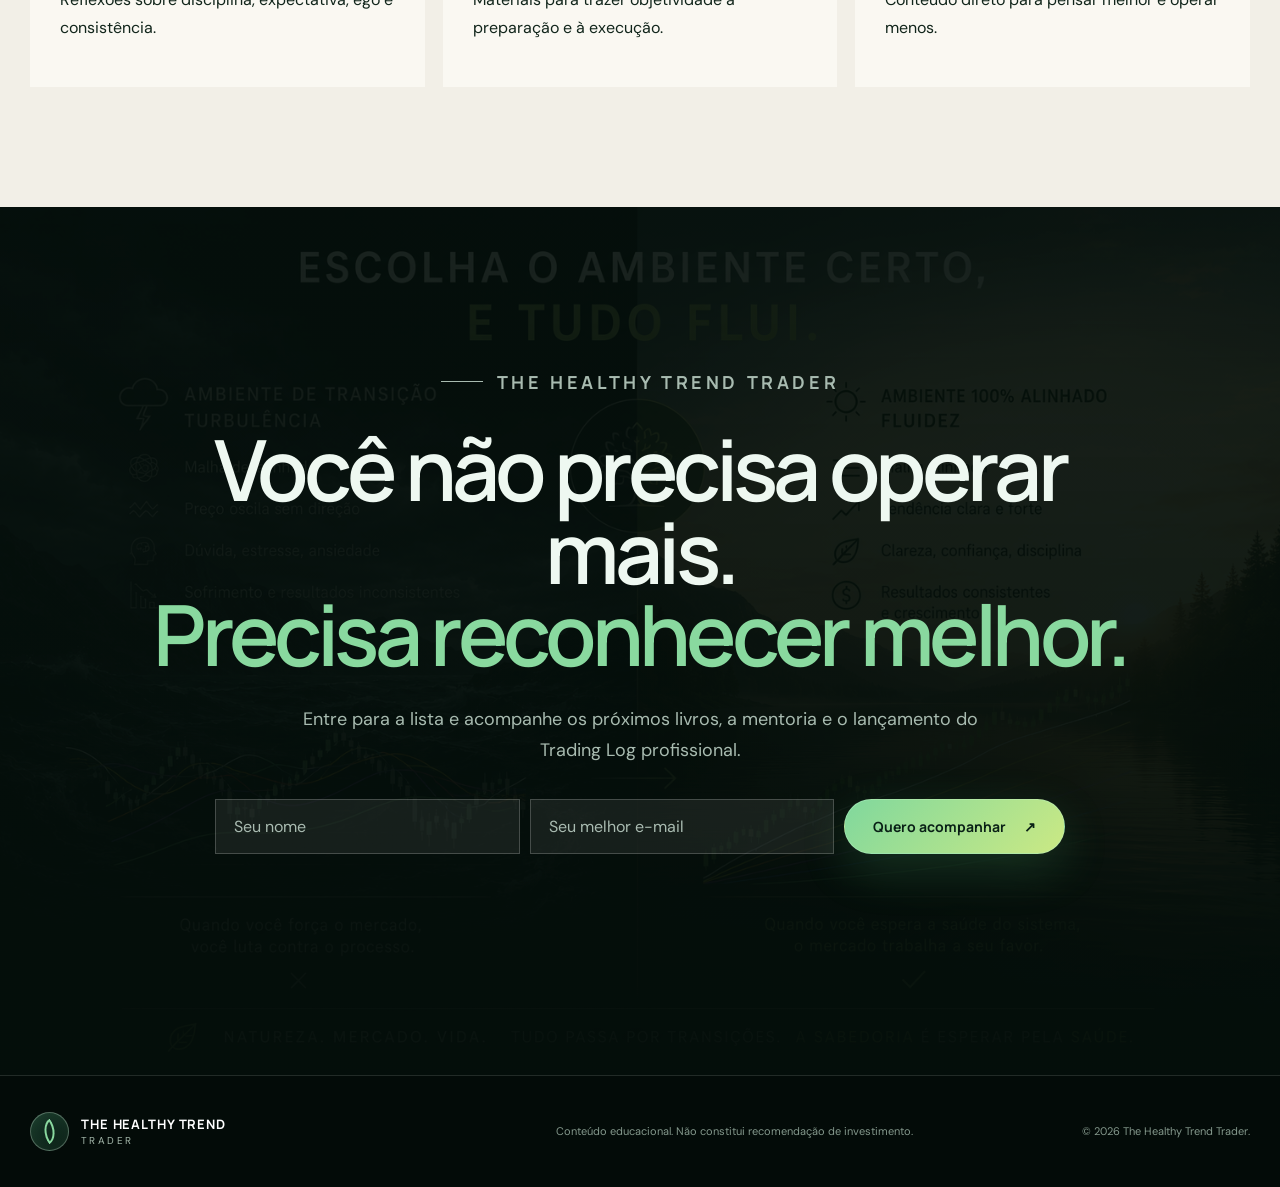
==== commit b5d9b689: "New Section Added" ====
--- a/index.html
+++ b/index.html
@@ -23,7 +23,7 @@
     </a>
     <button class="menu-toggle" aria-label="Abrir menu" aria-expanded="false"><span></span><span></span></button>
     <div class="nav-links">
-      <a href="#filosofia">Filosofia</a><a href="#metodo">Método</a><a href="#universo">Universo</a><a href="#livros">Livros</a><a href="software.html">Software</a>
+      <a href="#filosofia">Filosofia</a><a href="#sistema">Sistema</a><a href="#metodo">Método</a><a href="#universo">Universo</a><a href="#livros">Livros</a><a href="software.html">Software</a>
       <a class="button button-small" href="#mentoria">Conhecer a mentoria</a>
     </div>
   </nav>
@@ -48,6 +48,29 @@
     <article class="contrast-card contrast-good reveal"><span class="card-index">02</span><p class="micro-label">Ambiente 100% alinhado</p><h3>Operar a fluidez</h3><p>O mercado já demonstrou força. A leitura fica simples, o risco pode ser definido e a probabilidade trabalha com mais clareza.</p><ul><li>Contexto estruturalmente saudável</li><li>Tendência clara e madura</li><li>Menos ruído e menos estresse</li><li>Decisões objetivas e disciplinadas</li></ul></article>
   </div>
 </div></section>
+
+<section class="section system-manifesto section-dark" id="sistema">
+  <div class="shell">
+    <div class="system-intro reveal">
+      <div>
+        <p class="eyebrow">O sistema completo</p>
+        <h2>Nenhuma técnica funciona isoladamente.</h2>
+      </div>
+      <p>Trading é a interação entre quatro forças. O <strong>mercado</strong> define a estrada. A <strong>técnica</strong> é o carro que executa o plano. A <strong>gestão de risco</strong> controla quanto você acelera ou freia. E a <strong>psicologia</strong> é o motorista que interpreta tudo isso enquanto a jornada acontece.</p>
+    </div>
+    <figure class="system-visual reveal">
+      <div class="system-visual-glow" aria-hidden="true"></div>
+      <img src="assets/images/sistema-completo.png" alt="Diagrama do sistema de trading: mercado como estrada, técnica como carro, gestão de risco como acelerador e freio, e psicologia como motorista.">
+      <figcaption>Um sistema saudável não depende de uma única peça. Ele funciona quando ambiente, execução, controle de risco e comportamento trabalham juntos.</figcaption>
+    </figure>
+    <div class="system-principles reveal" aria-label="Quatro componentes do sistema">
+      <div><span>01</span><strong>Mercado</strong><small>Você não controla. Você se adapta.</small></div>
+      <div><span>02</span><strong>Técnica</strong><small>Seu veículo para executar o plano.</small></div>
+      <div><span>03</span><strong>Gestão de risco</strong><small>Define a velocidade e protege o capital.</small></div>
+      <div><span>04</span><strong>Psicologia</strong><small>Guia cada decisão sob incerteza.</small></div>
+    </div>
+  </div>
+</section>
 
 <section class="section visual-story section-dark"><div class="shell split-layout">
   <div class="visual-frame reveal"><img src="assets/images/malha-adaptativa.png" alt="Jornada do caos ao alinhamento"></div>
--- a/styles.css
+++ b/styles.css
@@ -1,18 +1,23 @@
 @import url('https://fonts.googleapis.com/css2?family=DM+Sans:wght@400;500;600;700&family=Manrope:wght@400;500;600;700;800&display=swap');
 :root{--bg:#f3f1e9;--ink:#11251b;--muted:#607267;--deep:#06110d;--deep2:#0b1c14;--green:#89d99f;--lime:#d4f08a;--gold:#d9be78;--line:rgba(17,37,27,.14);--line-dark:rgba(218,242,225,.14);--shell:min(1220px,calc(100% - 44px));--radius:28px;--shadow:0 30px 100px rgba(5,20,13,.13)}
 *{box-sizing:border-box}html{scroll-behavior:smooth}body{margin:0;background:var(--bg);color:var(--ink);font:16px/1.7 'DM Sans',sans-serif;overflow-x:hidden}body.menu-open{overflow:hidden}a{color:inherit}.shell{width:var(--shell);margin:auto}.section{padding:120px 0}.section-dark{background:var(--deep);color:#eef8f1}.noise{position:fixed;inset:0;z-index:100;pointer-events:none;opacity:.027;background-image:url("data:image/svg+xml,%3Csvg viewBox='0 0 180 180' xmlns='http://www.w3.org/2000/svg'%3E%3Cfilter id='n'%3E%3CfeTurbulence type='fractalNoise' baseFrequency='.9' numOctaves='3' stitchTiles='stitch'/%3E%3C/filter%3E%3Crect width='100%25' height='100%25' filter='url(%23n)' opacity='.55'/%3E%3C/svg%3E")}.site-header{position:fixed;top:0;left:0;width:100%;z-index:50;border-bottom:1px solid transparent;transition:.35s}.site-header.scrolled{background:rgba(6,17,13,.82);backdrop-filter:blur(20px);border-color:var(--line-dark)}.nav{height:86px;display:flex;align-items:center;justify-content:space-between}.brand{display:inline-flex;align-items:center;gap:12px;text-decoration:none;color:white}.brand-mark{width:39px;height:39px;border:1px solid rgba(207,239,216,.34);border-radius:50%;display:grid;place-items:center;background:linear-gradient(145deg,#163628,#091b13);box-shadow:inset 0 0 18px rgba(138,224,167,.08)}.brand-mark span{display:block;width:15px;height:21px;border:2px solid var(--green);border-radius:100% 0 100% 0;transform:rotate(-35deg)}.brand-copy{display:flex;flex-direction:column;line-height:1.04;text-transform:uppercase;letter-spacing:.08em}.brand-copy strong{font:700 13px/1.1 'Manrope',sans-serif}.brand-copy small{font-size:10px;color:#a4b8ab;letter-spacing:.24em;margin-top:4px}.nav-links{display:flex;align-items:center;gap:28px}.nav-links>a:not(.button){font-size:13px;color:#becdc3;text-decoration:none;transition:.2s}.nav-links>a:not(.button):hover{color:white}.menu-toggle{display:none;border:0;background:none;width:42px;height:42px}.menu-toggle span{display:block;width:24px;height:1px;background:#fff;margin:7px auto}.button{display:inline-flex;align-items:center;justify-content:center;gap:18px;border:1px solid rgba(180,239,198,.42);border-radius:999px;padding:15px 24px;background:linear-gradient(135deg,#80d89d,#cbe984);color:#092016;text-decoration:none;font:700 14px 'Manrope',sans-serif;box-shadow:0 16px 48px rgba(95,213,134,.18);transition:.25s}.button:hover{transform:translateY(-2px);filter:brightness(1.05)}.button-small{padding:11px 18px;font-size:12px}.button-ghost{background:rgba(255,255,255,.035);color:#eef8f1;box-shadow:none;border-color:rgba(255,255,255,.18)}
-.hero{position:relative;min-height:100svh;display:grid;align-items:center;overflow:hidden}.hero-image{position:absolute;inset:0;background:linear-gradient(90deg,rgba(3,12,8,.99) 0%,rgba(3,12,8,.94) 38%,rgba(3,12,8,.55) 66%,rgba(3,12,8,.08) 100%),url('../assets/images/arvore-raizes.png') 84% 53%/auto 92% no-repeat}.hero-glow{position:absolute;width:900px;height:900px;border-radius:50%;right:-260px;top:-280px;background:radial-gradient(circle,rgba(87,196,125,.14),transparent 66%);filter:blur(16px)}.hero-grid{position:relative;z-index:2;padding-top:108px}.hero-copy{max-width:880px}.eyebrow{margin:0 0 24px;display:flex;align-items:center;gap:14px;text-transform:uppercase;letter-spacing:.2em;font:700 11px 'Manrope',sans-serif;color:#bada9d}.eyebrow:before{content:"";width:42px;height:1px;background:currentColor}.hero h1,.section h2,.story-copy h2,.statement p,.cta h2{font-family:'Manrope',sans-serif}.hero h1{font-size:clamp(54px,7vw,104px);line-height:.92;letter-spacing:-.065em;margin:0;max-width:1000px;font-weight:600}.hero h1 em,.cta h2 em{display:inline-block;color:var(--green);font-style:normal}.hero-lead{max-width:690px;color:#b9c9bf;font-size:clamp(17px,1.65vw,21px);margin:30px 0 0}.hero-actions{display:flex;gap:12px;flex-wrap:wrap;margin-top:36px}.principles{display:flex;gap:46px;margin-top:58px}.principles div{display:flex;flex-direction:column;border-left:1px solid rgba(255,255,255,.18);padding-left:16px}.principles strong{font:700 18px 'Manrope',sans-serif}.principles span{color:#93a69a;font-size:12px;margin-top:4px}.scroll-hint{position:absolute;left:50%;bottom:25px;transform:translateX(-50%);z-index:3;text-decoration:none;color:#82968a;font-size:10px;text-transform:uppercase;letter-spacing:.18em;display:flex;gap:10px;align-items:center}.scroll-hint span{width:1px;height:35px;background:linear-gradient(to bottom,var(--green),transparent)}
+.hero{position:relative;min-height:100svh;display:grid;align-items:center;overflow:hidden}.hero-image{position:absolute;inset:0;background:linear-gradient(90deg,rgba(3,12,8,.99) 0%,rgba(3,12,8,.94) 38%,rgba(3,12,8,.55) 66%,rgba(3,12,8,.08) 100%),url('assets/images/arvore-raizes.png') 84% 53%/auto 92% no-repeat}.hero-glow{position:absolute;width:900px;height:900px;border-radius:50%;right:-260px;top:-280px;background:radial-gradient(circle,rgba(87,196,125,.14),transparent 66%);filter:blur(16px)}.hero-grid{position:relative;z-index:2;padding-top:108px}.hero-copy{max-width:880px}.eyebrow{margin:0 0 24px;display:flex;align-items:center;gap:14px;text-transform:uppercase;letter-spacing:.2em;font:700 11px 'Manrope',sans-serif;color:#bada9d}.eyebrow:before{content:"";width:42px;height:1px;background:currentColor}.hero h1,.section h2,.story-copy h2,.statement p,.cta h2{font-family:'Manrope',sans-serif}.hero h1{font-size:clamp(54px,7vw,104px);line-height:.92;letter-spacing:-.065em;margin:0;max-width:1000px;font-weight:600}.hero h1 em,.cta h2 em{display:inline-block;color:var(--green);font-style:normal}.hero-lead{max-width:690px;color:#b9c9bf;font-size:clamp(17px,1.65vw,21px);margin:30px 0 0}.hero-actions{display:flex;gap:12px;flex-wrap:wrap;margin-top:36px}.principles{display:flex;gap:46px;margin-top:58px}.principles div{display:flex;flex-direction:column;border-left:1px solid rgba(255,255,255,.18);padding-left:16px}.principles strong{font:700 18px 'Manrope',sans-serif}.principles span{color:#93a69a;font-size:12px;margin-top:4px}.scroll-hint{position:absolute;left:50%;bottom:25px;transform:translateX(-50%);z-index:3;text-decoration:none;color:#82968a;font-size:10px;text-transform:uppercase;letter-spacing:.18em;display:flex;gap:10px;align-items:center}.scroll-hint span{width:1px;height:35px;background:linear-gradient(to bottom,var(--green),transparent)}
 .section-intro{max-width:900px}.section-intro h2,.story-copy h2{font-size:clamp(42px,5.5vw,72px);line-height:1.02;letter-spacing:-.05em;margin:0 0 24px;font-weight:600}.section-intro>p:last-child,.story-copy>p{max-width:760px;color:var(--muted);font-size:18px}.dual-cards{display:grid;grid-template-columns:1fr 1fr;gap:22px;margin-top:58px}.contrast-card{position:relative;padding:42px;border:1px solid var(--line);border-radius:var(--radius);background:rgba(255,255,255,.48);overflow:hidden}.contrast-card:after{content:"";position:absolute;width:240px;height:240px;border-radius:50%;right:-100px;top:-100px;background:radial-gradient(circle,rgba(80,153,107,.12),transparent 70%)}.contrast-bad{background:#eee9e0}.contrast-good{background:linear-gradient(145deg,#143326,#0a1d14);color:#eef8f1;border-color:rgba(142,221,167,.24);box-shadow:var(--shadow)}.card-index{position:absolute;right:28px;top:20px;font:700 50px 'Manrope',sans-serif;opacity:.08}.micro-label{text-transform:uppercase;letter-spacing:.16em;font:700 10px 'Manrope',sans-serif;color:#789181}.contrast-card h3{font:600 31px 'Manrope',sans-serif;margin:10px 0 10px}.contrast-card>p:not(.micro-label){color:var(--muted)}.contrast-good>p:not(.micro-label){color:#aabdb0}.contrast-card ul{list-style:none;padding:0;margin:28px 0 0}.contrast-card li{border-top:1px solid currentColor;border-color:rgba(112,133,120,.18);padding:13px 0 13px 27px;position:relative;font-size:14px}.contrast-card li:before{content:"×";position:absolute;left:0;color:#a66f6f;font-weight:bold}.contrast-good li:before{content:"✓";color:var(--green)}
 .split-layout{display:grid;grid-template-columns:1.08fr .92fr;gap:70px;align-items:center}.split-layout.reverse{grid-template-columns:.88fr 1.12fr}.visual-frame{border-radius:30px;overflow:hidden;border:1px solid var(--line-dark);background:#07120d;box-shadow:0 40px 110px rgba(0,0,0,.34)}.visual-frame img{display:block;width:100%;height:auto;pointer-events:none;user-select:none}.section-dark .story-copy>p{color:#9db1a5}.status-line{display:flex;align-items:center;gap:14px;margin-top:35px;color:#d2e1d7;font-size:13px}.status-line span{width:8px;height:8px;border-radius:50%;background:var(--green);box-shadow:0 0 18px var(--green)}
 .method-grid{display:grid;grid-template-columns:repeat(3,1fr);gap:18px;margin-top:60px}.method-card{position:relative;padding:34px;min-height:390px;border:1px solid var(--line);border-radius:var(--radius);background:rgba(255,255,255,.42);display:flex;flex-direction:column}.method-card.featured{background:linear-gradient(145deg,#153529,#0b2117);color:#eef8f1;transform:translateY(-16px);box-shadow:var(--shadow);border-color:rgba(137,217,159,.3)}.method-card>span{position:absolute;right:26px;top:20px;font:700 42px 'Manrope',sans-serif;opacity:.08}.method-icon{width:56px;height:56px;border-radius:18px;display:grid;place-items:center;border:1px solid var(--line);font-size:24px;margin-bottom:auto;background:rgba(255,255,255,.32)}.featured .method-icon{border-color:var(--line-dark);background:rgba(255,255,255,.05)}.method-card h3{font:600 28px 'Manrope',sans-serif;margin:8px 0 12px}.method-card>p:last-child{color:var(--muted);font-size:15px}.featured>p:last-child{color:#a9bdb0}.roots .visual-frame{border-color:rgba(216,239,223,.16)}.root-points{margin-top:28px}.root-points div{display:grid;grid-template-columns:35px 1fr;gap:14px;padding:14px 0;border-top:1px solid var(--line-dark)}.root-points span{color:var(--green);font:700 11px 'Manrope',sans-serif}.root-points p{margin:0;color:#aabdb1;font-size:14px}.root-points strong{display:block;color:#eff8f2;font-size:15px}.statement{padding:100px 0;border-top:1px solid var(--line-dark)}.statement p{font-size:clamp(34px,4.7vw,65px);line-height:1.16;letter-spacing:-.04em;margin:0;max-width:1100px;font-weight:500}.statement em{font-style:normal;color:var(--green)}
 .carousel{position:relative;margin-top:60px}.carousel-viewport{overflow:hidden;border-radius:28px}.carousel-track{display:flex;transition:transform .65s cubic-bezier(.22,.75,.25,1)}.trade-card{flex:0 0 100%;margin:0;position:relative;background:#06100c}.trade-card:after{content:"Visual protegido · configurações proprietárias";position:absolute;right:17px;top:17px;background:rgba(3,12,8,.83);color:#bed0c4;border:1px solid rgba(255,255,255,.15);padding:7px 12px;border-radius:99px;text-transform:uppercase;letter-spacing:.09em;font-size:9px}.trade-card img{display:block;width:100%;pointer-events:none;user-select:none}.carousel-button{position:absolute;top:50%;z-index:3;width:50px;height:50px;border:0;border-radius:50%;background:rgba(6,17,13,.87);color:white;font-size:20px;cursor:pointer;transform:translateY(-50%);backdrop-filter:blur(10px)}.carousel-button.prev{left:18px}.carousel-button.next{right:18px}.carousel-meta{display:flex;justify-content:space-between;align-items:center;margin-top:18px;color:var(--muted);font-size:12px}.carousel-counter{font:700 12px 'Manrope',sans-serif;letter-spacing:.15em;color:var(--ink)}
 .filter-grid{display:grid;grid-template-columns:1.2fr .8fr;gap:28px}.filter-main,.rejection-card{border:1px solid var(--line-dark);border-radius:32px;padding:45px;background:rgba(255,255,255,.025)}.filter-main h2{font-size:clamp(40px,5vw,62px);line-height:1.03;letter-spacing:-.045em;margin:0 0 30px}.check-list div{display:flex;gap:14px;padding:15px 0;border-top:1px solid var(--line-dark);color:#c1d1c7}.check-list span{color:var(--green);font-weight:bold}.rejection-card{background:radial-gradient(circle at 100% 0,rgba(137,217,159,.14),transparent 42%),#0c2117;display:flex;flex-direction:column;justify-content:center}.rejection-card h3{font:600 35px/1.1 'Manrope',sans-serif;margin:10px 0 18px}.rejection-card p:not(.micro-label){color:#9db1a4}.rejection-card strong{color:var(--green);font:700 23px/1.3 'Manrope',sans-serif;margin-top:18px}.manifesto-panel{border-radius:36px;padding:70px;background:radial-gradient(circle at 100% 0,rgba(137,217,159,.2),transparent 35%),linear-gradient(145deg,#123125,#071711);color:#eef8f1;display:grid;grid-template-columns:.8fr 1.2fr;gap:70px;box-shadow:var(--shadow)}.manifesto-panel h2{font-size:clamp(45px,5.4vw,70px);line-height:1.02;letter-spacing:-.05em;margin:0}.manifesto-copy p{color:#b5c7bb;font-size:18px;margin:0 0 25px}.manifesto-copy strong{color:white}
-.cta{position:relative;padding:135px 0;text-align:center;overflow:hidden}.cta-bg{position:absolute;inset:0;background:linear-gradient(rgba(3,12,8,.84),rgba(3,12,8,.94)),url('../assets/images/ambiente-certo.png') center 42%/cover no-repeat;opacity:.55}.cta-inner{position:relative;z-index:2}.cta .eyebrow{justify-content:center}.cta h2{font-size:clamp(48px,6.6vw,86px);line-height:.98;letter-spacing:-.055em;margin:0 auto;max-width:1050px;font-weight:600}.cta p{color:#a8bbb0;max-width:680px;margin:28px auto 34px;font-size:18px}.cta .button{padding:17px 28px}footer{background:#030b08;color:#84988c;padding:35px 0;border-top:1px solid var(--line-dark)}.footer-grid{display:grid;grid-template-columns:1fr 1fr auto;align-items:center;gap:25px;font-size:11px}.footer-brand{color:white}.floating-whatsapp{position:fixed;right:22px;bottom:20px;z-index:35;display:flex;align-items:center;gap:9px;padding:12px 16px;border-radius:99px;background:#d0ec89;color:#092016;text-decoration:none;font:700 12px 'Manrope',sans-serif;box-shadow:0 18px 55px rgba(0,0,0,.24)}
+.cta{position:relative;padding:135px 0;text-align:center;overflow:hidden}.cta-bg{position:absolute;inset:0;background:linear-gradient(rgba(3,12,8,.84),rgba(3,12,8,.94)),url('assets/images/ambiente-certo.png') center 42%/cover no-repeat;opacity:.55}.cta-inner{position:relative;z-index:2}.cta .eyebrow{justify-content:center}.cta h2{font-size:clamp(48px,6.6vw,86px);line-height:.98;letter-spacing:-.055em;margin:0 auto;max-width:1050px;font-weight:600}.cta p{color:#a8bbb0;max-width:680px;margin:28px auto 34px;font-size:18px}.cta .button{padding:17px 28px}footer{background:#030b08;color:#84988c;padding:35px 0;border-top:1px solid var(--line-dark)}.footer-grid{display:grid;grid-template-columns:1fr 1fr auto;align-items:center;gap:25px;font-size:11px}.footer-brand{color:white}.floating-whatsapp{position:fixed;right:22px;bottom:20px;z-index:35;display:flex;align-items:center;gap:9px;padding:12px 16px;border-radius:99px;background:#d0ec89;color:#092016;text-decoration:none;font:700 12px 'Manrope',sans-serif;box-shadow:0 18px 55px rgba(0,0,0,.24)}
 .reveal{opacity:0;transform:translateY(26px);transition:opacity .8s ease,transform .8s ease}.reveal.visible{opacity:1;transform:none}
-@media(max-width:900px){:root{--shell:min(100% - 28px,1220px)}.section{padding:86px 0}.menu-toggle{display:block;position:relative;z-index:60}.nav-links{position:fixed;inset:0;background:rgba(4,13,9,.98);display:flex;flex-direction:column;justify-content:center;gap:28px;opacity:0;visibility:hidden;transition:.3s}.menu-open .nav-links{opacity:1;visibility:visible}.nav-links>a:not(.button){font-size:24px}.hero-image{background:linear-gradient(180deg,rgba(3,12,8,.35),rgba(3,12,8,.9) 58%,rgba(3,12,8,1)),url('../assets/images/arvore-raizes.png') 58% 25%/auto 70% no-repeat}.hero-grid{padding-top:170px;padding-bottom:80px}.hero h1{font-size:clamp(50px,12vw,76px)}.principles{gap:18px;flex-wrap:wrap}.principles div{min-width:135px}.dual-cards,.split-layout,.split-layout.reverse,.method-grid,.filter-grid,.manifesto-panel{grid-template-columns:1fr}.method-card.featured{transform:none}.visual-story .visual-frame{order:2}.split-layout{gap:38px}.manifesto-panel{padding:42px 28px;gap:35px}.footer-grid{grid-template-columns:1fr;text-align:center}.footer-brand{margin:auto}.floating-whatsapp{display:none}.scroll-hint{display:none}}
+@media(max-width:900px){:root{--shell:min(100% - 28px,1220px)}.section{padding:86px 0}.menu-toggle{display:block;position:relative;z-index:60}.nav-links{position:fixed;inset:0;background:rgba(4,13,9,.98);display:flex;flex-direction:column;justify-content:center;gap:28px;opacity:0;visibility:hidden;transition:.3s}.menu-open .nav-links{opacity:1;visibility:visible}.nav-links>a:not(.button){font-size:24px}.hero-image{background:linear-gradient(180deg,rgba(3,12,8,.35),rgba(3,12,8,.9) 58%,rgba(3,12,8,1)),url('assets/images/arvore-raizes.png') 58% 25%/auto 70% no-repeat}.hero-grid{padding-top:170px;padding-bottom:80px}.hero h1{font-size:clamp(50px,12vw,76px)}.principles{gap:18px;flex-wrap:wrap}.principles div{min-width:135px}.dual-cards,.split-layout,.split-layout.reverse,.method-grid,.filter-grid,.manifesto-panel{grid-template-columns:1fr}.method-card.featured{transform:none}.visual-story .visual-frame{order:2}.split-layout{gap:38px}.manifesto-panel{padding:42px 28px;gap:35px}.footer-grid{grid-template-columns:1fr;text-align:center}.footer-brand{margin:auto}.floating-whatsapp{display:none}.scroll-hint{display:none}}
 @media(max-width:560px){.section{padding:72px 0}.nav{height:72px}.brand-copy strong{font-size:11px}.hero{min-height:880px}.hero-grid{padding-top:145px}.hero-actions .button{width:100%}.principles{margin-top:38px}.section-intro h2,.story-copy h2{font-size:41px}.contrast-card,.method-card,.filter-main,.rejection-card{padding:27px}.method-card{min-height:330px}.statement{padding:74px 0}.carousel-button{width:42px;height:42px}.carousel-button.prev{left:8px}.carousel-button.next{right:8px}.trade-card:after{display:none}.carousel-meta{align-items:flex-start;gap:14px}.carousel-meta p{text-align:right;margin:0}.cta{padding:95px 0}.cta h2{font-size:48px}}
 @media(prefers-reduced-motion:reduce){html{scroll-behavior:auto}.reveal{opacity:1;transform:none;transition:none}.carousel-track{transition:none}.button{transition:none}}
 /* V2 — ecossistema da marca */
 .ecosystem-v2{background:#f2efe7}.ecosystem-grid{display:grid;grid-template-columns:repeat(4,1fr);gap:18px;margin-top:48px}.ecosystem-card{position:relative;min-height:310px;padding:30px;border:1px solid rgba(17,56,43,.14);background:#faf8f2;color:#10271f;text-decoration:none;display:flex;flex-direction:column;transition:.3s ease}.ecosystem-card:hover{transform:translateY(-8px);border-color:#8ab89b;box-shadow:0 24px 60px rgba(7,27,20,.11)}.ecosystem-card>span{font-size:12px;opacity:.5}.ecosystem-card h3{font-size:32px;margin:20px 0 15px}.ecosystem-card p{line-height:1.7}.ecosystem-card strong{margin-top:auto;color:#286648;font-size:13px}.library-grid{display:grid;grid-template-columns:.8fr 1.2fr;gap:90px;align-items:center}.book-visual{display:flex;justify-content:center;perspective:900px}.book-cover{width:310px;min-height:450px;padding:42px 32px;background:linear-gradient(145deg,#123b2d,#071611);box-shadow:22px 30px 55px rgba(0,0,0,.35);transform:rotateY(-9deg);border-left:8px solid #082319;color:#f3f0e6;display:flex;flex-direction:column}.book-cover small{letter-spacing:.18em;color:#a5cbb3}.book-cover h3{font-size:48px;line-height:1.02;margin:75px 0 20px}.book-cover p{color:#c5d3ca;line-height:1.55}.book-cover span{margin-top:auto;font-size:12px;letter-spacing:.12em}.feature-list{list-style:none;padding:0;margin:28px 0}.feature-list li{padding:11px 0;border-bottom:1px solid rgba(132,171,145,.18)}.feature-list li:before{content:'✓';margin-right:12px;color:#7fb393}.software-v2{background:#e9e5da}.software-dashboard{background:#071611;color:#eaf1ec;border:1px solid rgba(255,255,255,.12);padding:28px;box-shadow:0 28px 70px rgba(8,32,23,.22)}.dash-head,.dash-footer{display:flex;justify-content:space-between;gap:20px;font-size:12px;letter-spacing:.08em}.dash-head span,.dash-footer span{color:#7ca18b}.dash-metrics{display:grid;grid-template-columns:repeat(3,1fr);gap:12px;margin:30px 0}.dash-metrics div{padding:18px;background:#0e281e}.dash-metrics small{display:block;color:#7fa18e;margin-bottom:8px}.dash-metrics b{font-size:20px}.dash-chart{height:210px;display:flex;align-items:flex-end;gap:12px;padding:20px 0;border-bottom:1px solid rgba(255,255,255,.1)}.dash-chart span{flex:1;background:linear-gradient(#87b99a,#2b6749);border-radius:2px 2px 0 0}.dash-footer{margin-top:20px}.mentorship{padding:110px 0}.mentorship-panel{border:1px solid rgba(255,255,255,.15);padding:60px;background:rgba(8,28,21,.72)}.mentorship-panel>div:first-child{max-width:760px}.mentorship-details{display:grid;grid-template-columns:repeat(3,1fr);gap:22px;margin:48px 0}.mentorship-details div{padding:24px;border-top:1px solid rgba(255,255,255,.2)}.mentorship-details span{font-size:12px;color:#88ad98}.mentorship-details p{line-height:1.65}.content-hub{background:#f2efe7}.content-grid{display:grid;grid-template-columns:repeat(3,1fr);gap:18px}.content-card{padding:30px;min-height:230px;border-top:2px solid #40795a;background:#faf8f2}.content-card h3{font-size:26px;margin:20px 0}.lead-form{display:grid;grid-template-columns:1fr 1fr auto;gap:10px;max-width:850px;margin:32px auto 0}.lead-form input{min-height:54px;padding:0 18px;border:1px solid rgba(255,255,255,.2);background:rgba(255,255,255,.07);color:#fff;font:inherit}.lead-form input::placeholder{color:#a9bbb1}.form-message{min-height:24px;margin-top:16px;color:#a8ceb8}.hero-actions{flex-wrap:wrap}
 @media(max-width:1000px){.ecosystem-grid{grid-template-columns:repeat(2,1fr)}.library-grid{grid-template-columns:1fr;gap:55px}.mentorship-details,.content-grid{grid-template-columns:1fr}.lead-form{grid-template-columns:1fr}.dash-metrics{grid-template-columns:1fr}}
 @media(max-width:640px){.ecosystem-grid{grid-template-columns:1fr}.ecosystem-card{min-height:250px}.book-cover{width:260px;min-height:390px}.book-cover h3{font-size:40px;margin-top:55px}.mentorship-panel{padding:32px 22px}.software-dashboard{padding:18px}.dash-chart{gap:6px}.lead-form .button{width:100%}}
+
+/* V3 — sistema completo */
+.system-manifesto{position:relative;overflow:hidden;border-top:1px solid var(--line-dark);border-bottom:1px solid var(--line-dark);background:radial-gradient(circle at 50% 38%,rgba(137,217,159,.08),transparent 34%),linear-gradient(180deg,#06110d 0%,#07140f 50%,#06110d 100%)}.system-manifesto:before{content:"";position:absolute;width:760px;height:760px;border:1px solid rgba(137,217,159,.08);border-radius:50%;left:50%;top:46%;transform:translate(-50%,-50%);pointer-events:none}.system-intro{display:grid;grid-template-columns:1.05fr .95fr;gap:72px;align-items:end;margin-bottom:58px}.system-intro h2{font-size:clamp(46px,5.6vw,76px);line-height:1;letter-spacing:-.055em;margin:0;max-width:780px;font-weight:600}.system-intro>p{margin:0;color:#a7bbb0;font-size:18px;max-width:610px}.system-intro strong{color:#eef8f1;font-weight:600}.system-visual{position:relative;margin:0 auto;max-width:1120px;padding:18px;border:1px solid rgba(137,217,159,.18);border-radius:34px;background:linear-gradient(145deg,rgba(255,255,255,.035),rgba(255,255,255,.012));box-shadow:0 48px 130px rgba(0,0,0,.38);isolation:isolate}.system-visual:before{content:"";position:absolute;inset:10px;border:1px solid rgba(255,255,255,.055);border-radius:26px;pointer-events:none;z-index:2}.system-visual-glow{position:absolute;inset:12% 18%;background:radial-gradient(circle,rgba(110,220,143,.16),transparent 68%);filter:blur(35px);z-index:-1}.system-visual img{display:block;width:100%;height:auto;border-radius:22px;pointer-events:none;user-select:none}.system-visual figcaption{margin:20px 12px 4px;padding-top:16px;border-top:1px solid var(--line-dark);color:#82978a;font-size:12px;letter-spacing:.025em;text-align:center}.system-principles{display:grid;grid-template-columns:repeat(4,1fr);gap:1px;margin-top:42px;border:1px solid var(--line-dark);background:var(--line-dark);border-radius:22px;overflow:hidden}.system-principles div{min-height:150px;padding:26px 24px;background:#081811;display:flex;flex-direction:column}.system-principles span{color:#6d8f7a;font:700 10px 'Manrope',sans-serif;letter-spacing:.18em}.system-principles strong{margin:22px 0 6px;color:#eef8f1;font:600 19px 'Manrope',sans-serif}.system-principles small{margin-top:auto;color:#8fa397;font-size:12px;line-height:1.55}.visual-story{border-top:0}
+@media(max-width:1000px){.system-intro{grid-template-columns:1fr;gap:24px;align-items:start}.system-intro>p{max-width:760px}.system-principles{grid-template-columns:repeat(2,1fr)}}
+@media(max-width:640px){.nav-links{gap:22px}.system-manifesto{padding-top:82px}.system-intro{margin-bottom:34px}.system-intro h2{font-size:42px}.system-intro>p{font-size:16px}.system-visual{padding:8px;border-radius:22px}.system-visual:before{inset:5px;border-radius:18px}.system-visual img{border-radius:16px}.system-visual figcaption{font-size:11px;text-align:left;margin:14px 7px 3px;padding-top:12px}.system-principles{grid-template-columns:1fr;border-radius:18px;margin-top:28px}.system-principles div{min-height:auto;padding:21px}.system-principles strong{margin:12px 0 3px}}
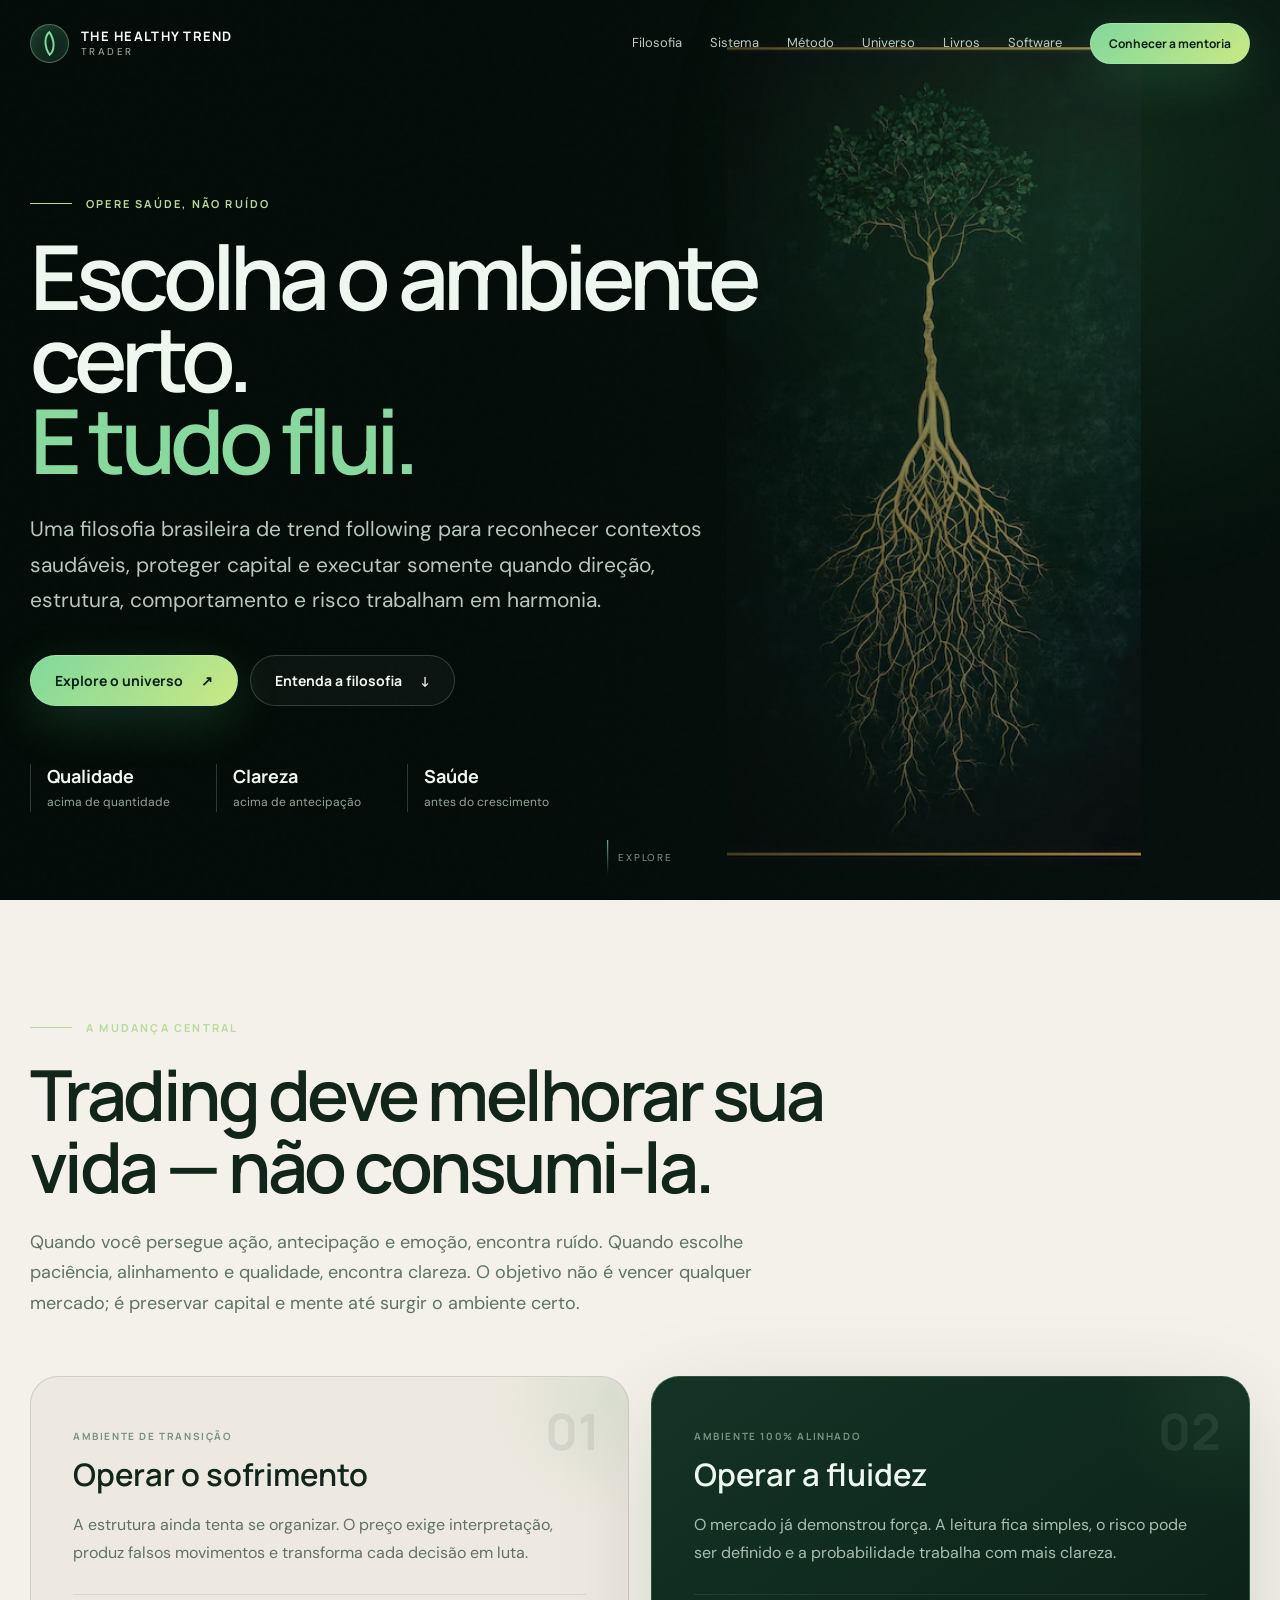
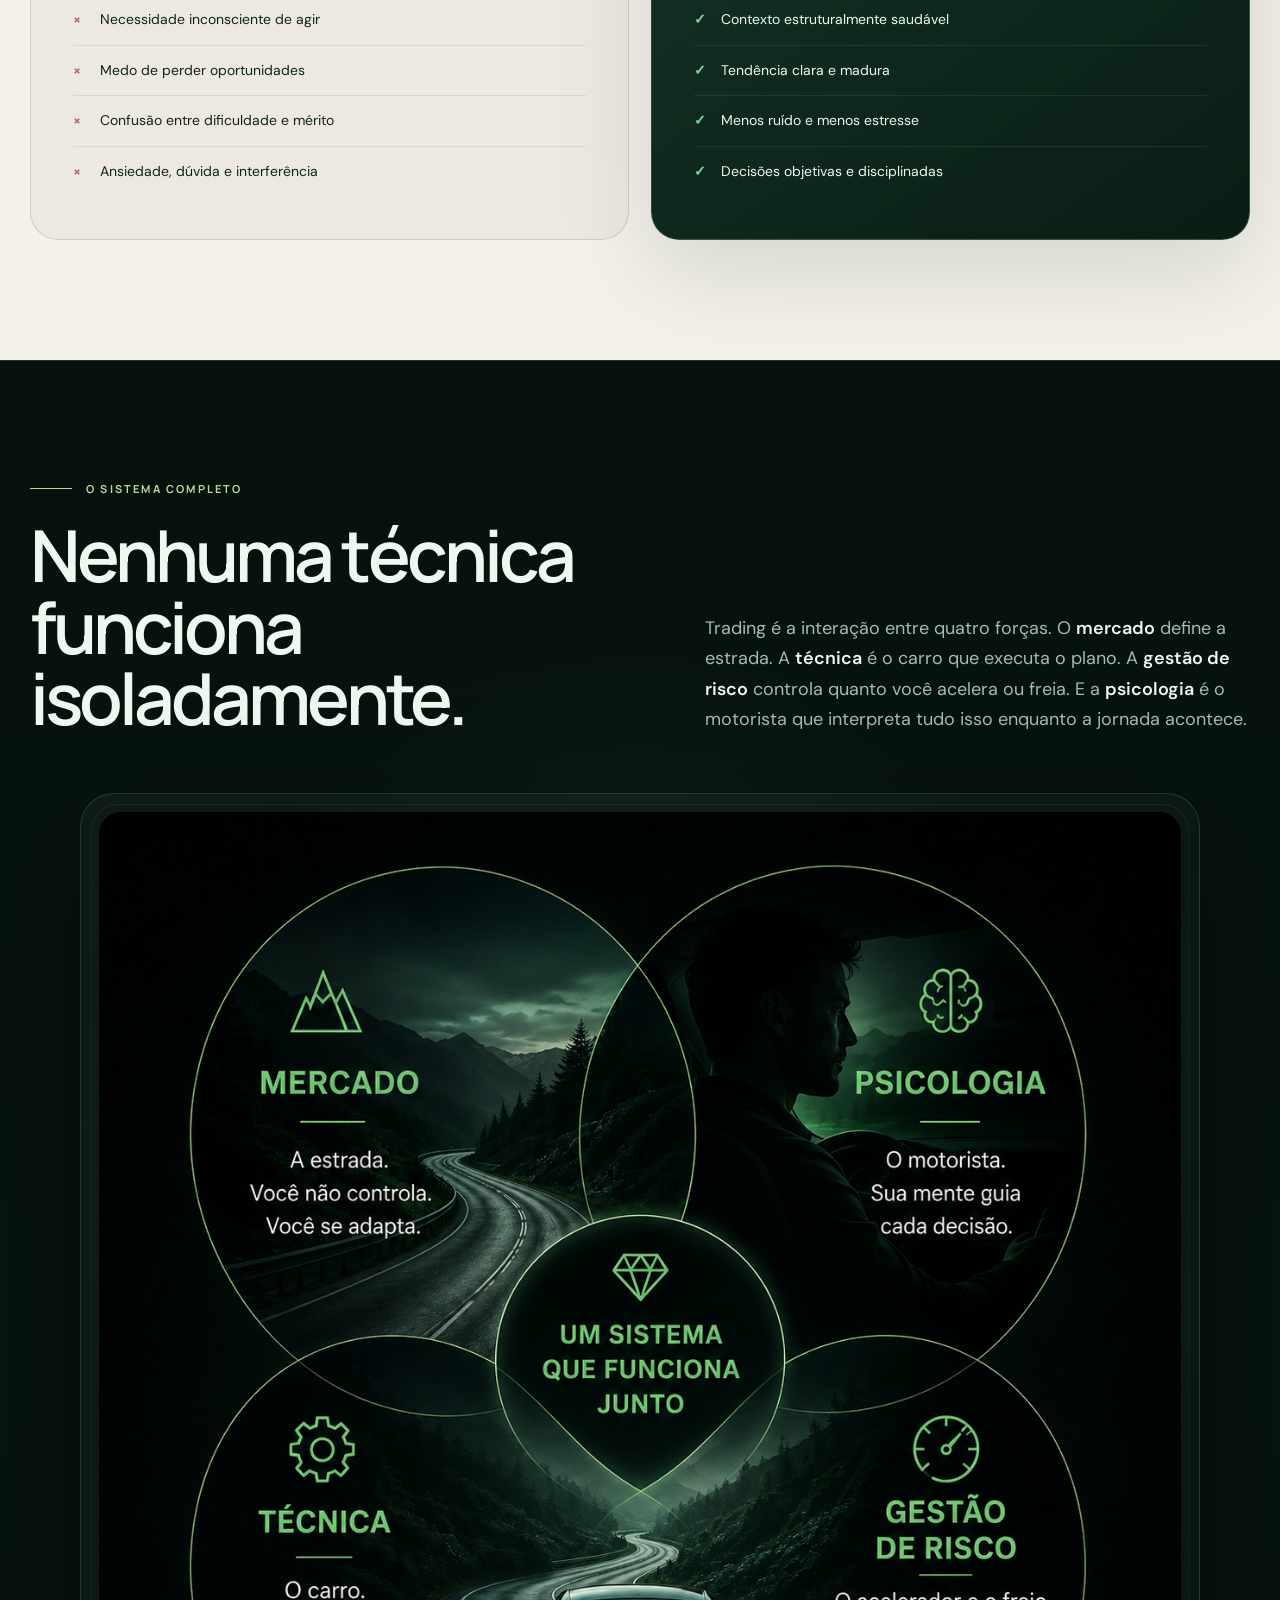
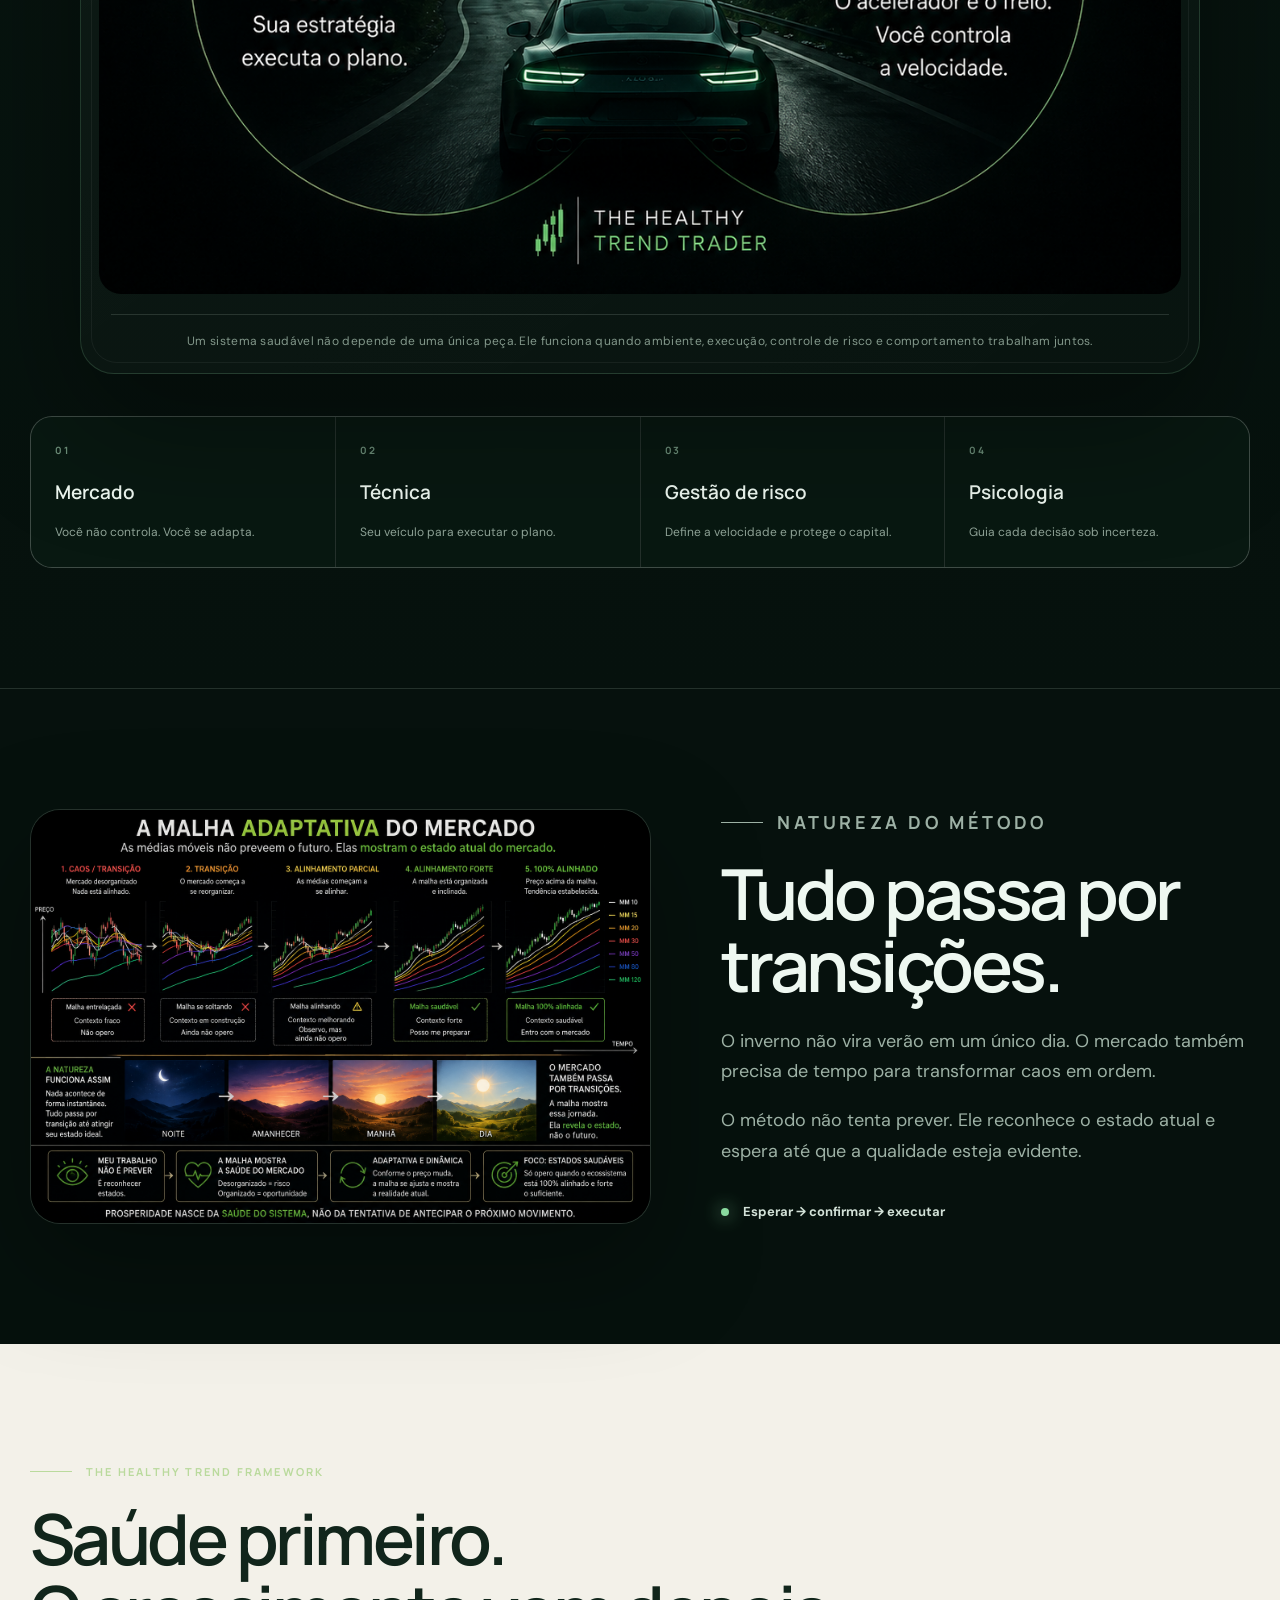
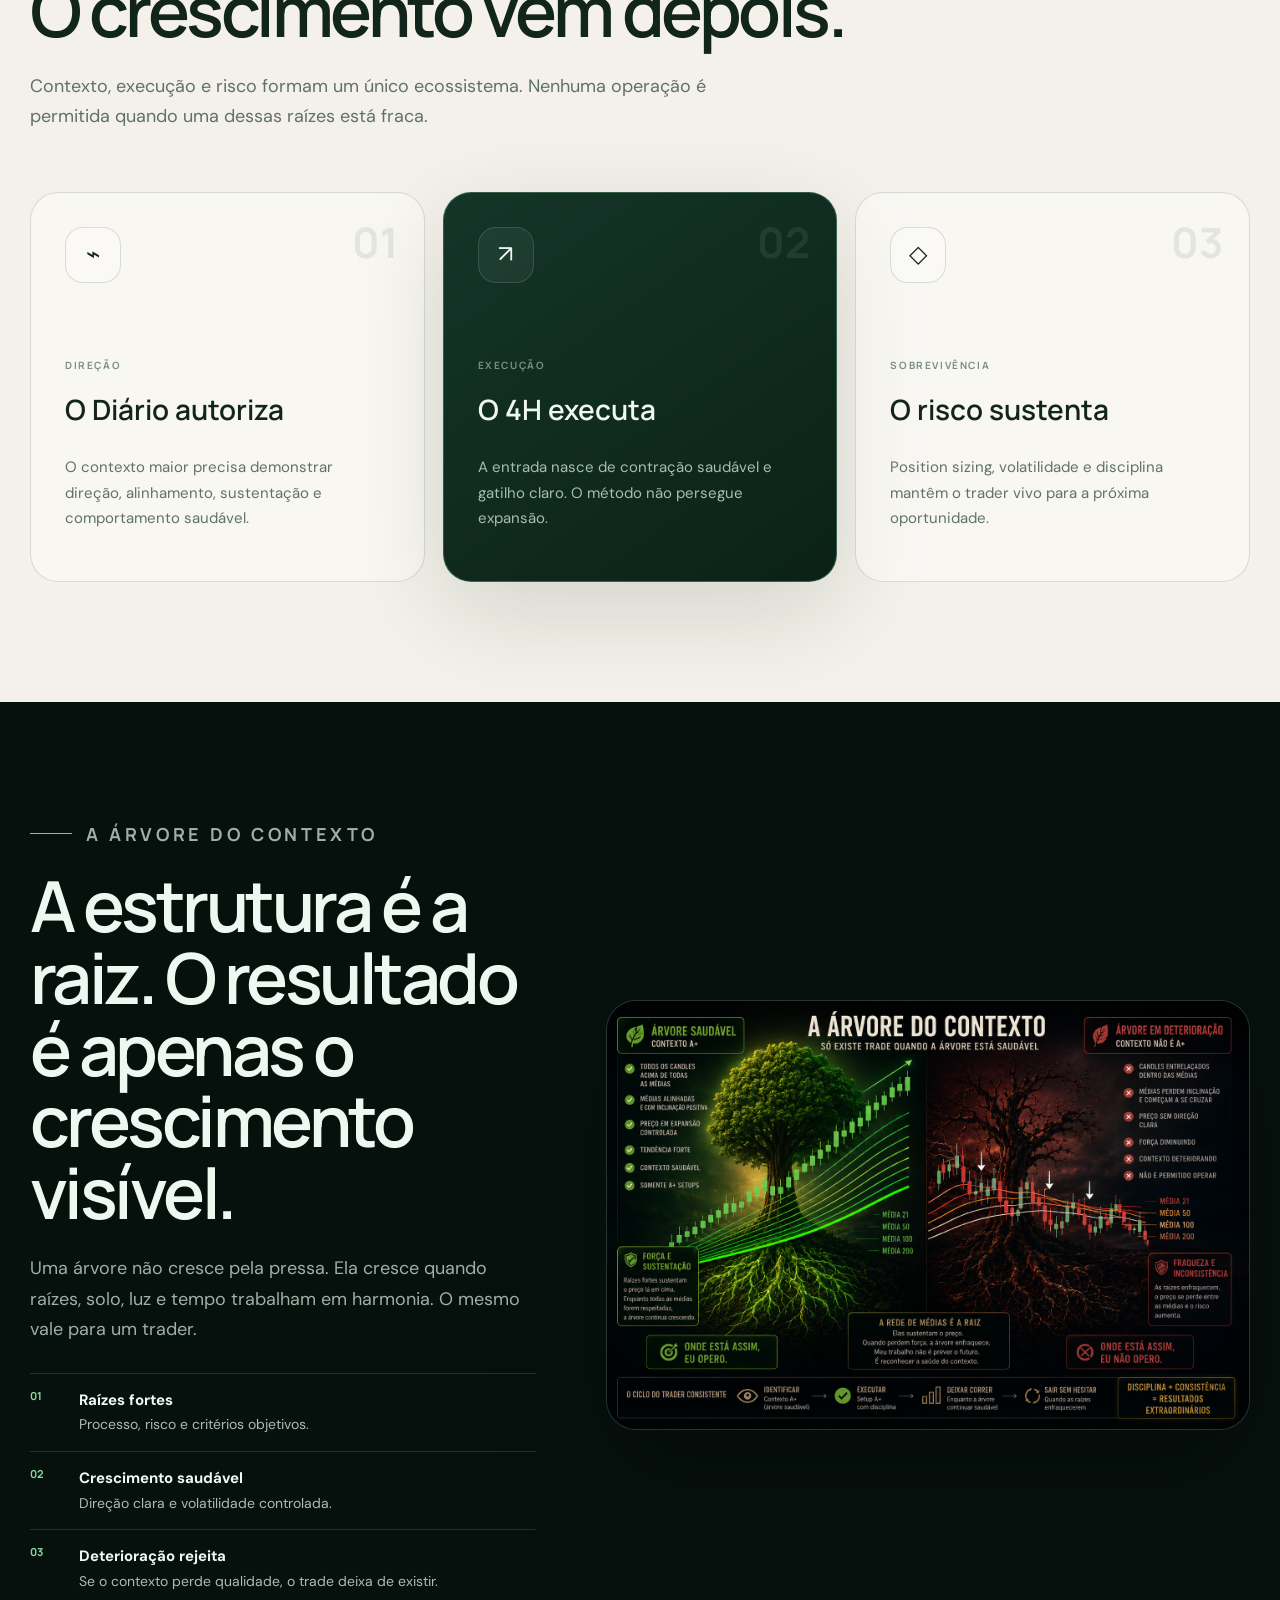
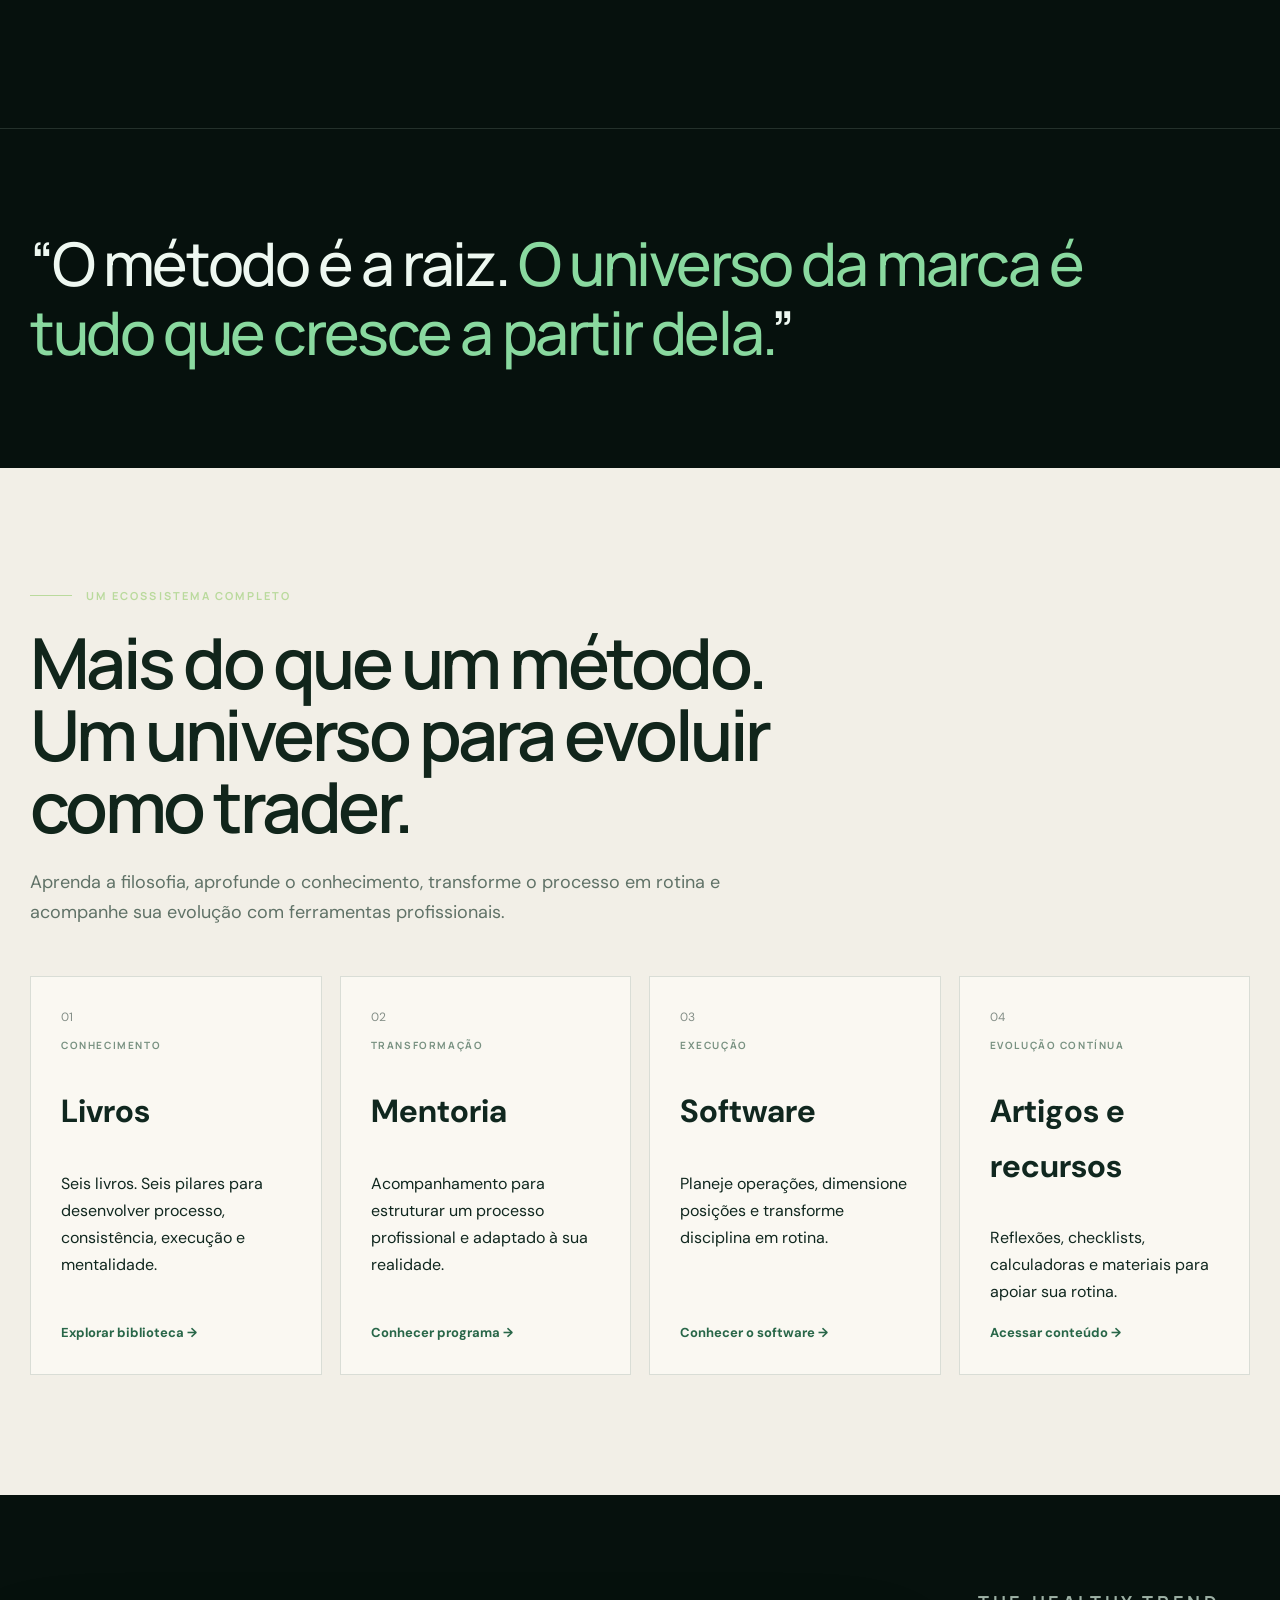
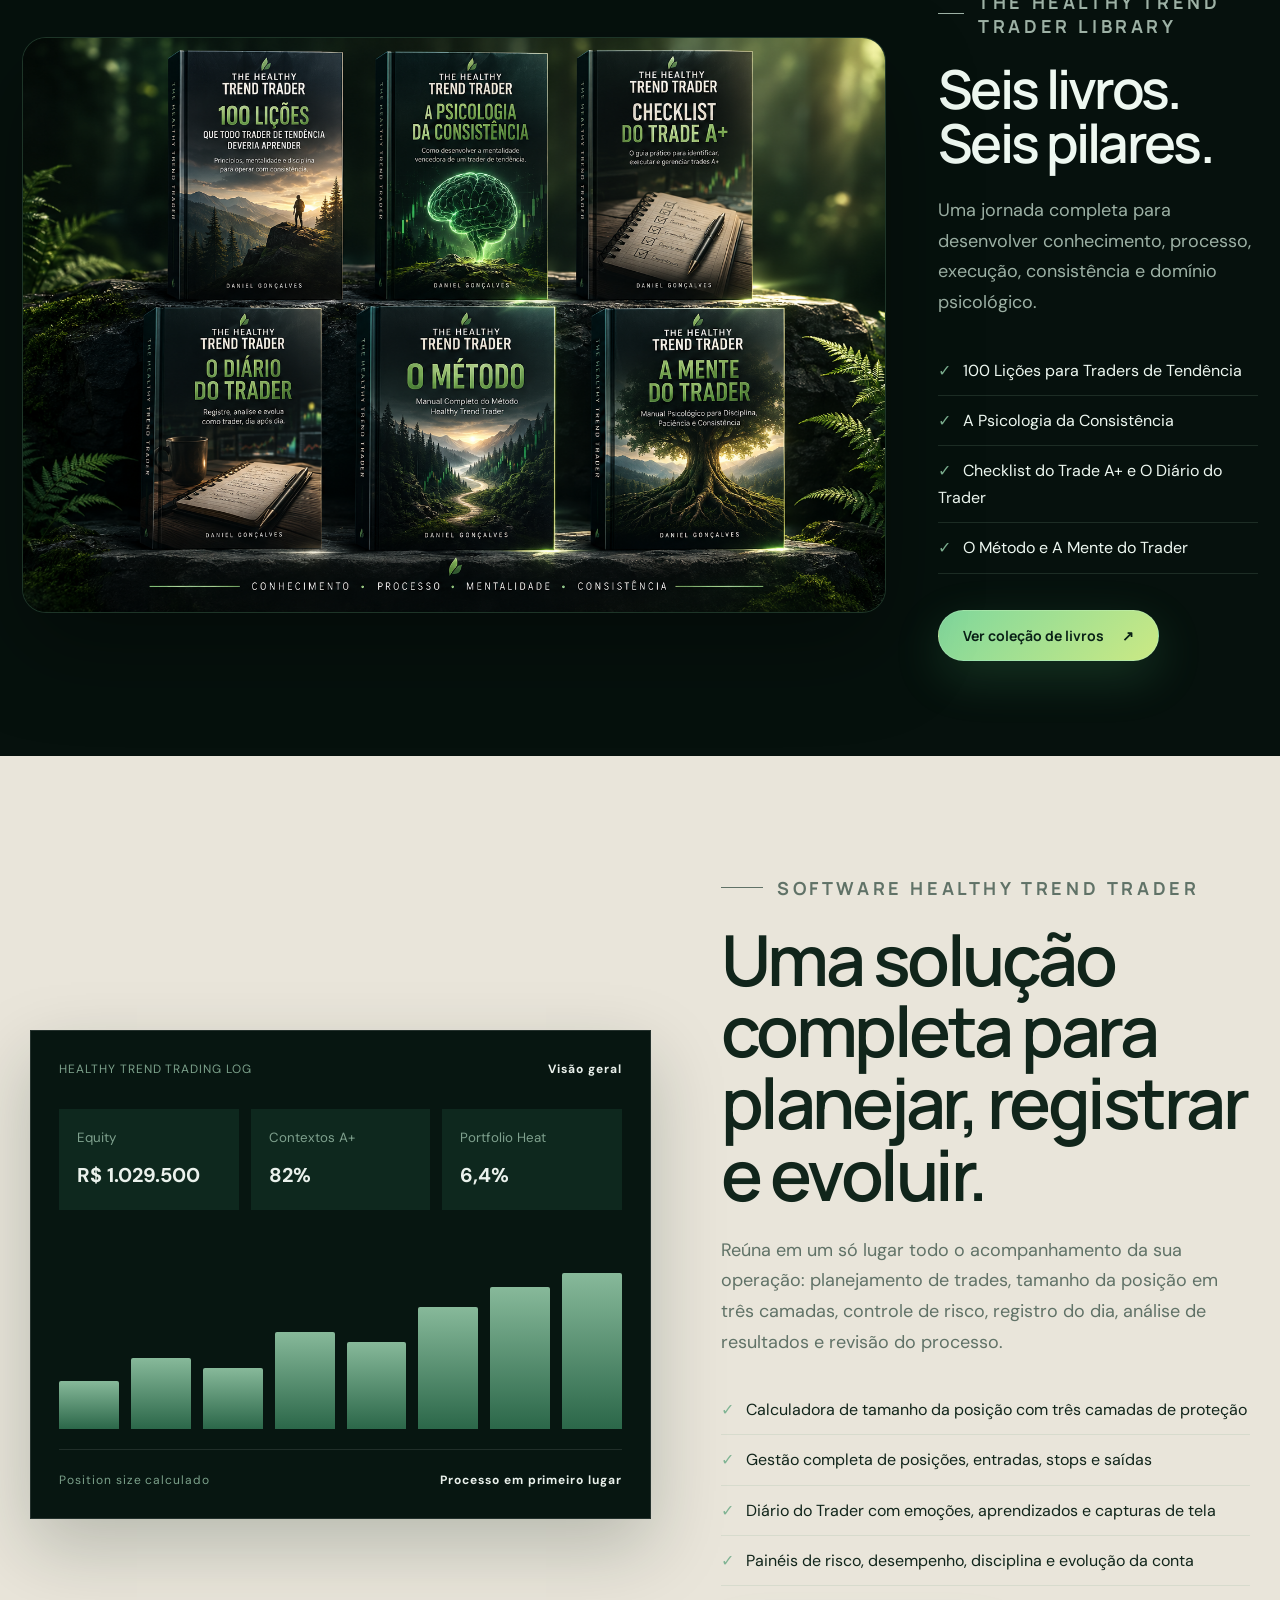
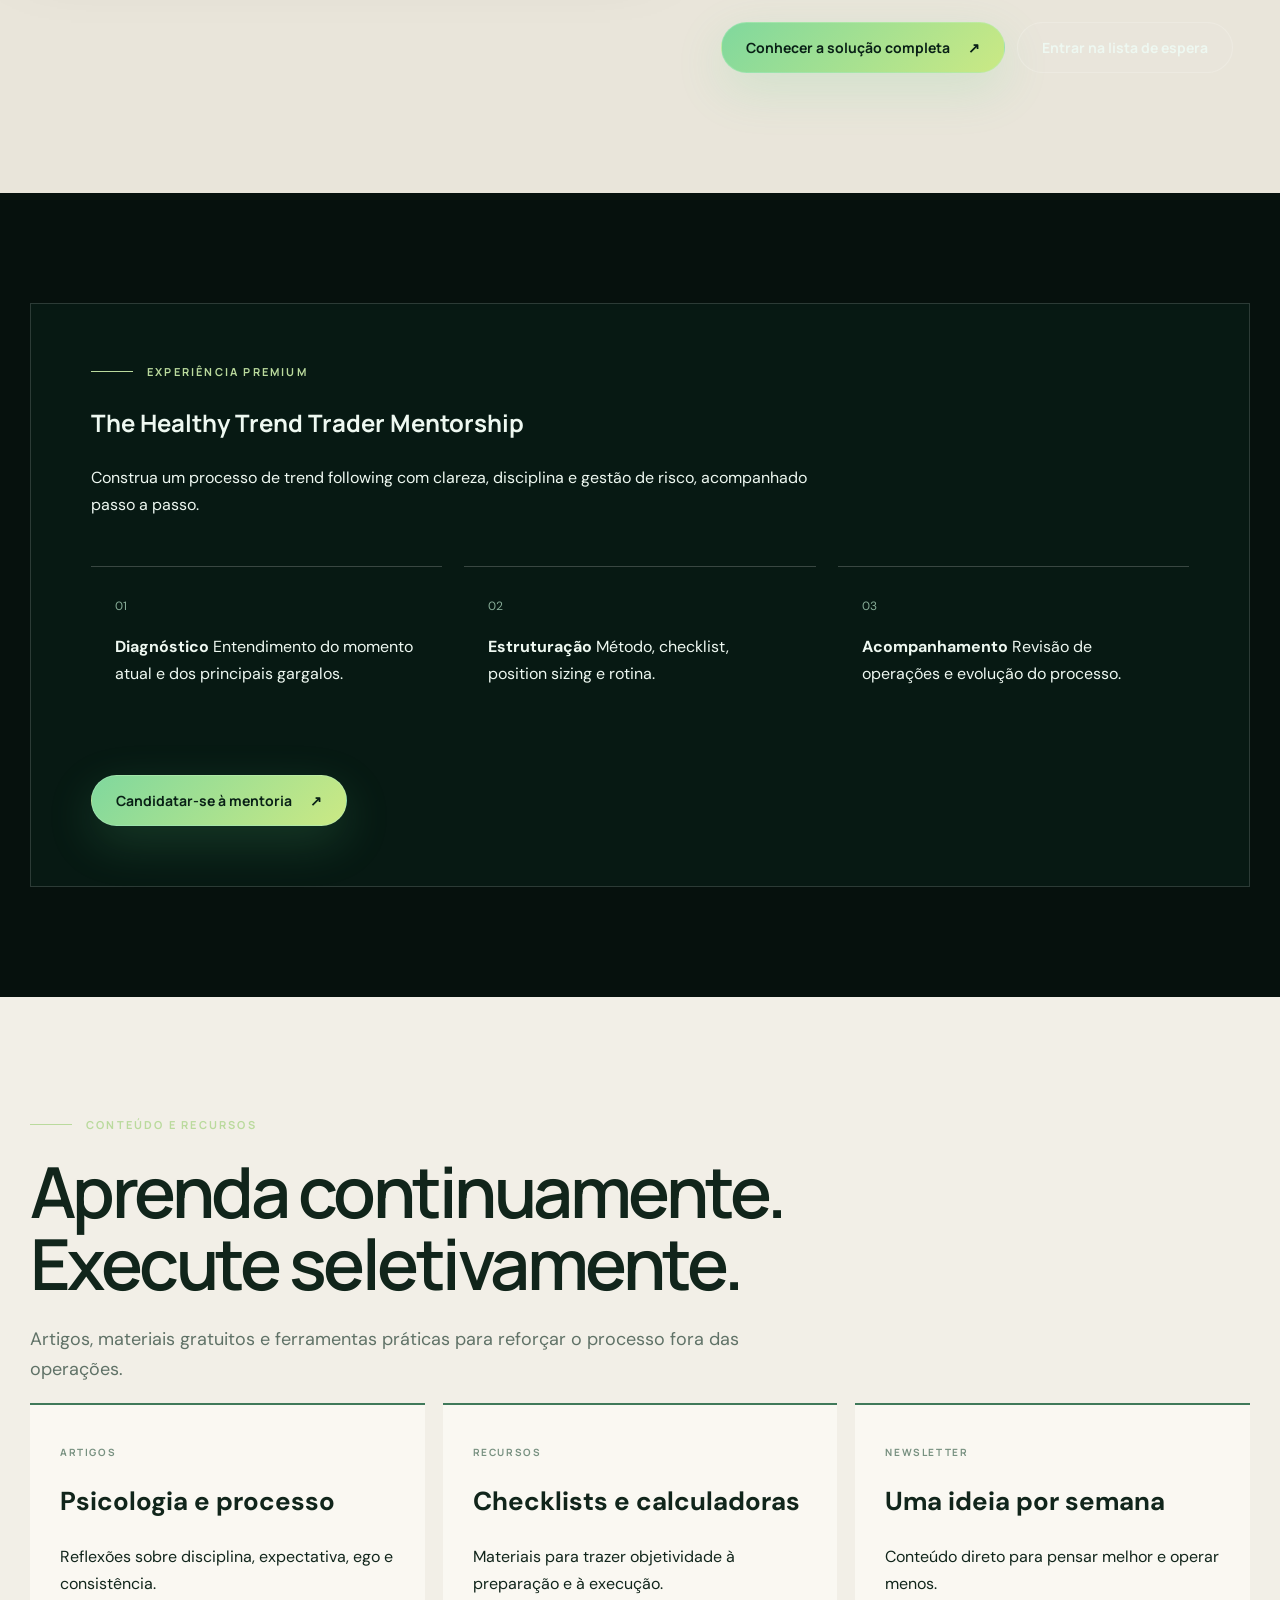
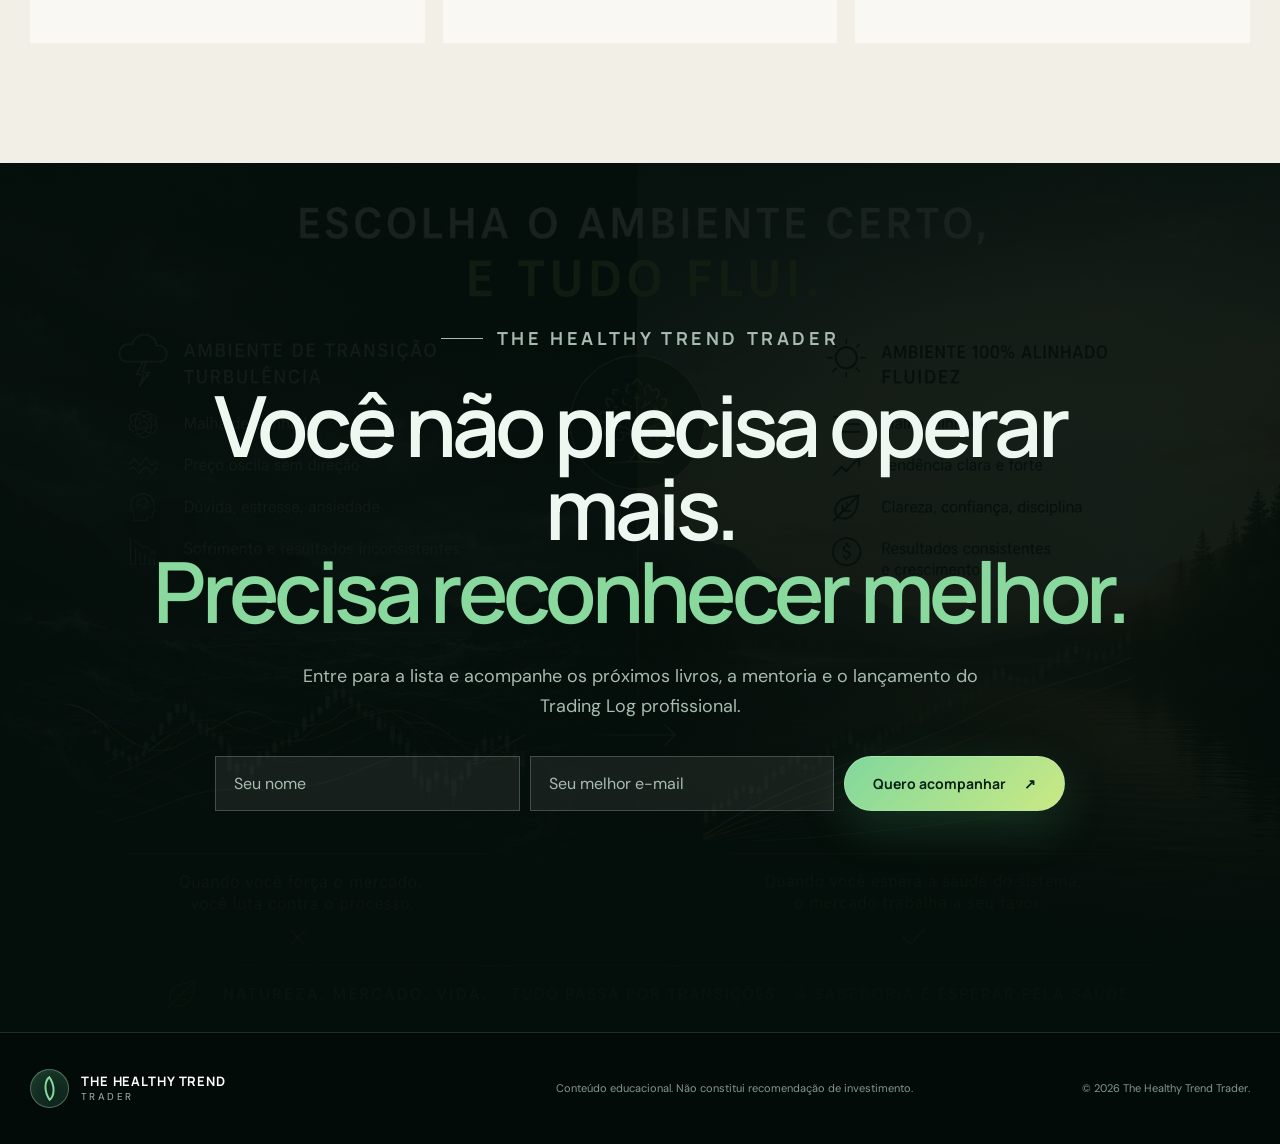
==== commit d0283c8c: "Added Books.html" ====
--- a/index.html
+++ b/index.html
@@ -12,7 +12,7 @@
   <meta property="og:image" content="assets/images/manifesto-visual.png">
   <link rel="preload" as="image" href="assets/images/arvore-raizes.png">
   <link rel="stylesheet" href="styles.css">
-</head>
+</head> 
 <body>
 <div class="noise" aria-hidden="true"></div>
 <header class="site-header" id="top">
@@ -23,7 +23,7 @@
     </a>
     <button class="menu-toggle" aria-label="Abrir menu" aria-expanded="false"><span></span><span></span></button>
     <div class="nav-links">
-      <a href="#filosofia">Filosofia</a><a href="#sistema">Sistema</a><a href="#metodo">Método</a><a href="#universo">Universo</a><a href="#livros">Livros</a><a href="software.html">Software</a>
+      <a href="#filosofia">Filosofia</a><a href="#sistema">Sistema</a><a href="#metodo">Método</a><a href="#universo">Universo</a><a href="livros.html">Livros</a><a href="software.html">Software</a>
       <a class="button button-small" href="#mentoria">Conhecer a mentoria</a>
     </div>
   </nav>
@@ -96,7 +96,7 @@
 <section class="section ecosystem-v2" id="universo"><div class="shell">
   <div class="section-intro reveal"><p class="eyebrow">Um ecossistema completo</p><h2>Mais do que um método.<br>Um universo para evoluir como trader.</h2><p>Aprenda a filosofia, aprofunde o conhecimento, transforme o processo em rotina e acompanhe sua evolução com ferramentas profissionais.</p></div>
   <div class="ecosystem-grid">
-    <a class="ecosystem-card reveal" href="#livros"><span>01</span><p class="micro-label">Conhecimento</p><h3>Livros</h3><p>Coletâneas sobre psicologia, disciplina, trend following, risco e consistência.</p><strong>Explorar biblioteca →</strong></a>
+    <a class="ecosystem-card reveal" href="livros.html"><span>01</span><p class="micro-label">Conhecimento</p><h3>Livros</h3><p>Seis livros. Seis pilares para desenvolver processo, consistência, execução e mentalidade.</p><strong>Explorar biblioteca →</strong></a>
     <a class="ecosystem-card reveal" href="#mentoria"><span>02</span><p class="micro-label">Transformação</p><h3>Mentoria</h3><p>Acompanhamento para estruturar um processo profissional e adaptado à sua realidade.</p><strong>Conhecer programa →</strong></a>
     <a class="ecosystem-card reveal" href="software.html"><span>03</span><p class="micro-label">Execução</p><h3>Software</h3><p>Planeje operações, dimensione posições e transforme disciplina em rotina.</p><strong>Conhecer o software →</strong></a>
     <a class="ecosystem-card reveal" href="#conteudo"><span>04</span><p class="micro-label">Evolução contínua</p><h3>Artigos e recursos</h3><p>Reflexões, checklists, calculadoras e materiais para apoiar sua rotina.</p><strong>Acessar conteúdo →</strong></a>
@@ -104,8 +104,8 @@
 </div></section>
 
 <section class="section library section-dark" id="livros"><div class="shell library-grid">
-  <div class="book-visual reveal"><div class="book-cover"><small>THE HEALTHY TREND TRADER</small><h3>100 Lições<br>Valiosas</h3><p>Psicologia, disciplina e consistência para traders de tendência.</p><span>DANIEL GONÇALVES</span></div></div>
-  <div class="story-copy reveal"><p class="eyebrow">The Healthy Trend Trader Library</p><h2>Ideias para consultar por toda a sua jornada.</h2><p>Os livros da marca transformam conceitos complexos em lições diretas sobre processo, paciência, risco, comportamento e tomada de decisão.</p><ul class="feature-list"><li>Livros digitais e impressos</li><li>Disponíveis na Amazon e outras plataformas</li><li>Conteúdo conectado ao mesmo método</li><li>Novos títulos em desenvolvimento</li></ul><div class="hero-actions"><a class="button" href="#">Ver coleção de livros <span>↗</span></a><a class="button button-ghost" href="#">Comprar na Amazon</a></div></div>
+<div class="book-visual reveal"><a class="collection-showcase" href="livros.html" aria-label="Conhecer a coleção The Healthy Trend Trader"><img src="assets/images/colecao-healthy-trend-trader.png" alt="Coleção The Healthy Trend Trader com seis livros"></a></div>
+<div class="story-copy reveal"><p class="eyebrow">The Healthy Trend Trader Library</p><h2>Seis livros. Seis pilares.</h2><p>Uma jornada completa para desenvolver conhecimento, processo, execução, consistência e domínio psicológico.</p><ul class="feature-list"><li>100 Lições para Traders de Tendência</li><li>A Psicologia da Consistência</li><li>Checklist do Trade A+ e O Diário do Trader</li><li>O Método e A Mente do Trader</li></ul><div class="hero-actions"><a class="button" href="livros.html">Ver coleção de livros <span>↗</span></a></div></div>
 </div></section>
 
 <section class="section software-v2" id="software"><div class="shell split-layout">
--- a/styles.css
+++ b/styles.css
@@ -21,3 +21,24 @@
 .system-manifesto{position:relative;overflow:hidden;border-top:1px solid var(--line-dark);border-bottom:1px solid var(--line-dark);background:radial-gradient(circle at 50% 38%,rgba(137,217,159,.08),transparent 34%),linear-gradient(180deg,#06110d 0%,#07140f 50%,#06110d 100%)}.system-manifesto:before{content:"";position:absolute;width:760px;height:760px;border:1px solid rgba(137,217,159,.08);border-radius:50%;left:50%;top:46%;transform:translate(-50%,-50%);pointer-events:none}.system-intro{display:grid;grid-template-columns:1.05fr .95fr;gap:72px;align-items:end;margin-bottom:58px}.system-intro h2{font-size:clamp(46px,5.6vw,76px);line-height:1;letter-spacing:-.055em;margin:0;max-width:780px;font-weight:600}.system-intro>p{margin:0;color:#a7bbb0;font-size:18px;max-width:610px}.system-intro strong{color:#eef8f1;font-weight:600}.system-visual{position:relative;margin:0 auto;max-width:1120px;padding:18px;border:1px solid rgba(137,217,159,.18);border-radius:34px;background:linear-gradient(145deg,rgba(255,255,255,.035),rgba(255,255,255,.012));box-shadow:0 48px 130px rgba(0,0,0,.38);isolation:isolate}.system-visual:before{content:"";position:absolute;inset:10px;border:1px solid rgba(255,255,255,.055);border-radius:26px;pointer-events:none;z-index:2}.system-visual-glow{position:absolute;inset:12% 18%;background:radial-gradient(circle,rgba(110,220,143,.16),transparent 68%);filter:blur(35px);z-index:-1}.system-visual img{display:block;width:100%;height:auto;border-radius:22px;pointer-events:none;user-select:none}.system-visual figcaption{margin:20px 12px 4px;padding-top:16px;border-top:1px solid var(--line-dark);color:#82978a;font-size:12px;letter-spacing:.025em;text-align:center}.system-principles{display:grid;grid-template-columns:repeat(4,1fr);gap:1px;margin-top:42px;border:1px solid var(--line-dark);background:var(--line-dark);border-radius:22px;overflow:hidden}.system-principles div{min-height:150px;padding:26px 24px;background:#081811;display:flex;flex-direction:column}.system-principles span{color:#6d8f7a;font:700 10px 'Manrope',sans-serif;letter-spacing:.18em}.system-principles strong{margin:22px 0 6px;color:#eef8f1;font:600 19px 'Manrope',sans-serif}.system-principles small{margin-top:auto;color:#8fa397;font-size:12px;line-height:1.55}.visual-story{border-top:0}
 @media(max-width:1000px){.system-intro{grid-template-columns:1fr;gap:24px;align-items:start}.system-intro>p{max-width:760px}.system-principles{grid-template-columns:repeat(2,1fr)}}
 @media(max-width:640px){.nav-links{gap:22px}.system-manifesto{padding-top:82px}.system-intro{margin-bottom:34px}.system-intro h2{font-size:42px}.system-intro>p{font-size:16px}.system-visual{padding:8px;border-radius:22px}.system-visual:before{inset:5px;border-radius:18px}.system-visual img{border-radius:16px}.system-visual figcaption{font-size:11px;text-align:left;margin:14px 7px 3px;padding-top:12px}.system-principles{grid-template-columns:1fr;border-radius:18px;margin-top:28px}.system-principles div{min-height:auto;padding:21px}.system-principles strong{margin:12px 0 3px}}
+
+
+/* V4 — coleção de livros na home */
+.book-stack{position:relative;display:block;width:min(520px,100%);height:520px;margin:auto;text-decoration:none;perspective:1200px;isolation:isolate}.stack-glow{position:absolute;inset:15% 5% 4%;background:radial-gradient(circle,rgba(116,220,146,.25),rgba(61,126,83,.08) 42%,transparent 70%);filter:blur(32px);z-index:0}.stack-book{position:absolute;left:50%;top:50%;width:220px;display:block;transform-origin:50% 80%;filter:drop-shadow(0 24px 28px rgba(0,0,0,.42));transition:transform .35s ease,filter .35s ease;z-index:2}.stack-book img{display:block;width:100%;height:auto}.stack-6{transform:translate(-10%,-48%) rotate(12deg) scale(.86);z-index:1}.stack-5{transform:translate(-30%,-50%) rotate(8deg) scale(.9);z-index:2}.stack-4{transform:translate(-50%,-52%) rotate(4deg) scale(.94);z-index:3}.stack-3{transform:translate(-70%,-52%) rotate(-1deg) scale(.97);z-index:4}.stack-2{transform:translate(-89%,-50%) rotate(-6deg) scale(.94);z-index:5}.stack-1{transform:translate(-108%,-47%) rotate(-10deg) scale(.9);z-index:6}.book-stack:hover .stack-6{transform:translate(-1%,-50%) rotate(15deg) scale(.88)}.book-stack:hover .stack-5{transform:translate(-25%,-52%) rotate(10deg) scale(.92)}.book-stack:hover .stack-4{transform:translate(-49%,-54%) rotate(5deg) scale(.96)}.book-stack:hover .stack-3{transform:translate(-72%,-54%) rotate(-2deg) scale(.99)}.book-stack:hover .stack-2{transform:translate(-96%,-52%) rotate(-8deg) scale(.96)}.book-stack:hover .stack-1{transform:translate(-120%,-48%) rotate(-13deg) scale(.92)}.stack-series{position:absolute;left:27px;top:34px;z-index:8;padding:13px 16px;border:1px solid rgba(191,237,203,.25);background:rgba(5,19,13,.88);backdrop-filter:blur(8px);color:#f4f7f1;font:800 15px/1.05 'Manrope',sans-serif;letter-spacing:.08em;box-shadow:0 14px 30px rgba(0,0,0,.22)}.stack-label{position:absolute;right:16px;bottom:24px;z-index:8;padding:9px 13px;border-radius:99px;background:linear-gradient(135deg,#81d99d,#cbea84);color:#082015;font:800 10px 'Manrope',sans-serif;letter-spacing:.12em;box-shadow:0 14px 30px rgba(0,0,0,.25)}
+@media(max-width:1000px){.book-stack{height:470px;max-width:500px}.stack-book{width:205px}}
+@media(max-width:640px){.book-stack{height:380px;max-width:360px}.stack-book{width:158px}.stack-series{left:8px;top:18px;font-size:11px;padding:10px 11px}.stack-label{right:4px;bottom:14px;font-size:8px}.stack-6{transform:translate(-7%,-45%) rotate(12deg) scale(.83)}.stack-5{transform:translate(-28%,-48%) rotate(8deg) scale(.87)}.stack-4{transform:translate(-49%,-50%) rotate(4deg) scale(.91)}.stack-3{transform:translate(-70%,-50%) rotate(-1deg) scale(.94)}.stack-2{transform:translate(-91%,-48%) rotate(-6deg) scale(.91)}.stack-1{transform:translate(-112%,-45%) rotate(-10deg) scale(.87)}}
+
+/* Approved Healthy Trend Trader book collection */
+.collection-showcase{display:block;overflow:hidden;border-radius:28px;border:1px solid rgba(137,217,159,.18);background:#06110d;box-shadow:0 35px 90px rgba(0,0,0,.34);transition:transform .3s ease,border-color .3s ease}
+.collection-showcase:hover{transform:translateY(-5px);border-color:rgba(137,217,159,.42)}
+.collection-showcase img{display:block;width:100%;height:auto}
+@media(max-width:1000px){.library-grid{grid-template-columns:1fr!important}.collection-showcase{max-width:900px;margin:0 auto}}
+
+/* Larger approved collection artwork on the home page */
+#livros.library{padding:95px 0}
+#livros .library-grid{width:min(1480px,calc(100% - 44px));grid-template-columns:minmax(0,1.72fr) minmax(320px,.52fr);gap:52px;align-items:center}
+#livros .book-visual{width:100%;justify-content:stretch}
+#livros .collection-showcase{width:100%;max-width:none;border-radius:24px}
+#livros .collection-showcase img{display:block;width:100%;height:auto}
+#livros .story-copy h2{font-size:clamp(42px,4.2vw,66px)}
+@media(max-width:1100px){#livros .library-grid{grid-template-columns:1fr;gap:42px}#livros .collection-showcase{max-width:none}}
